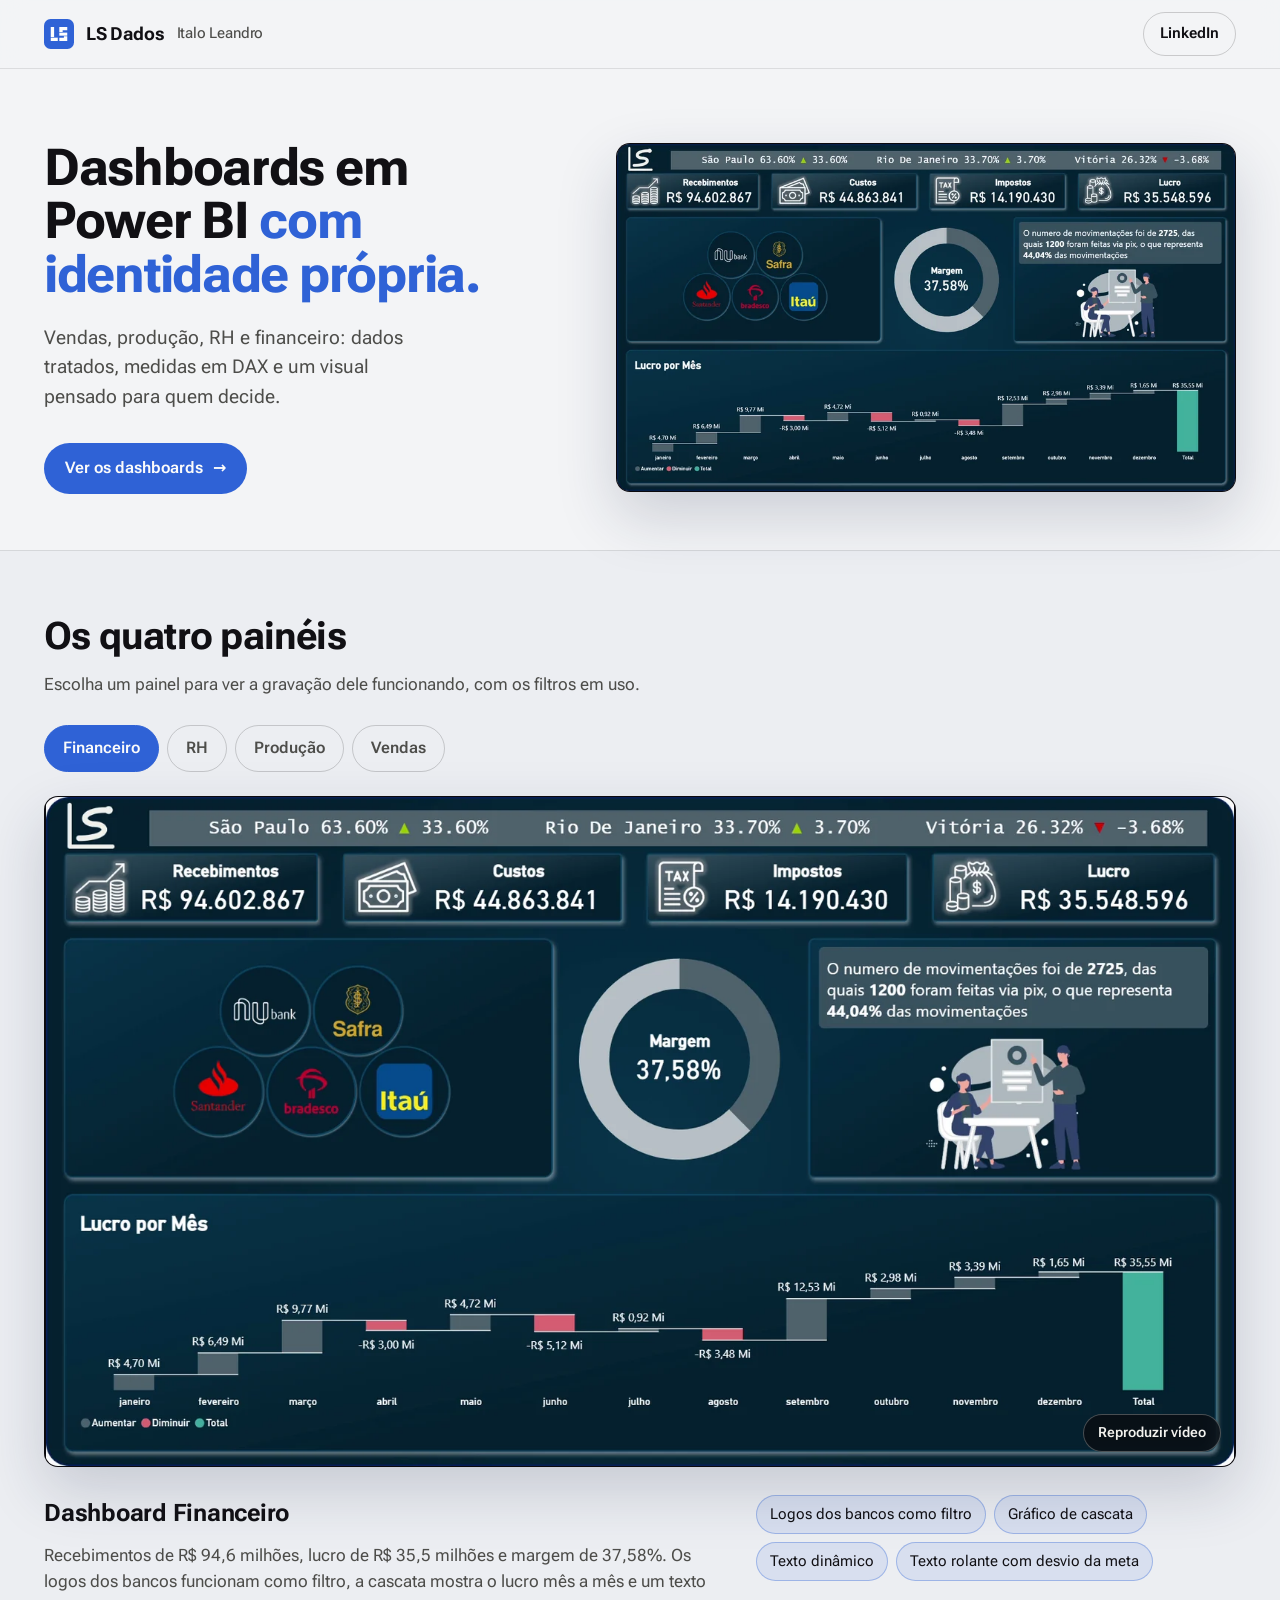
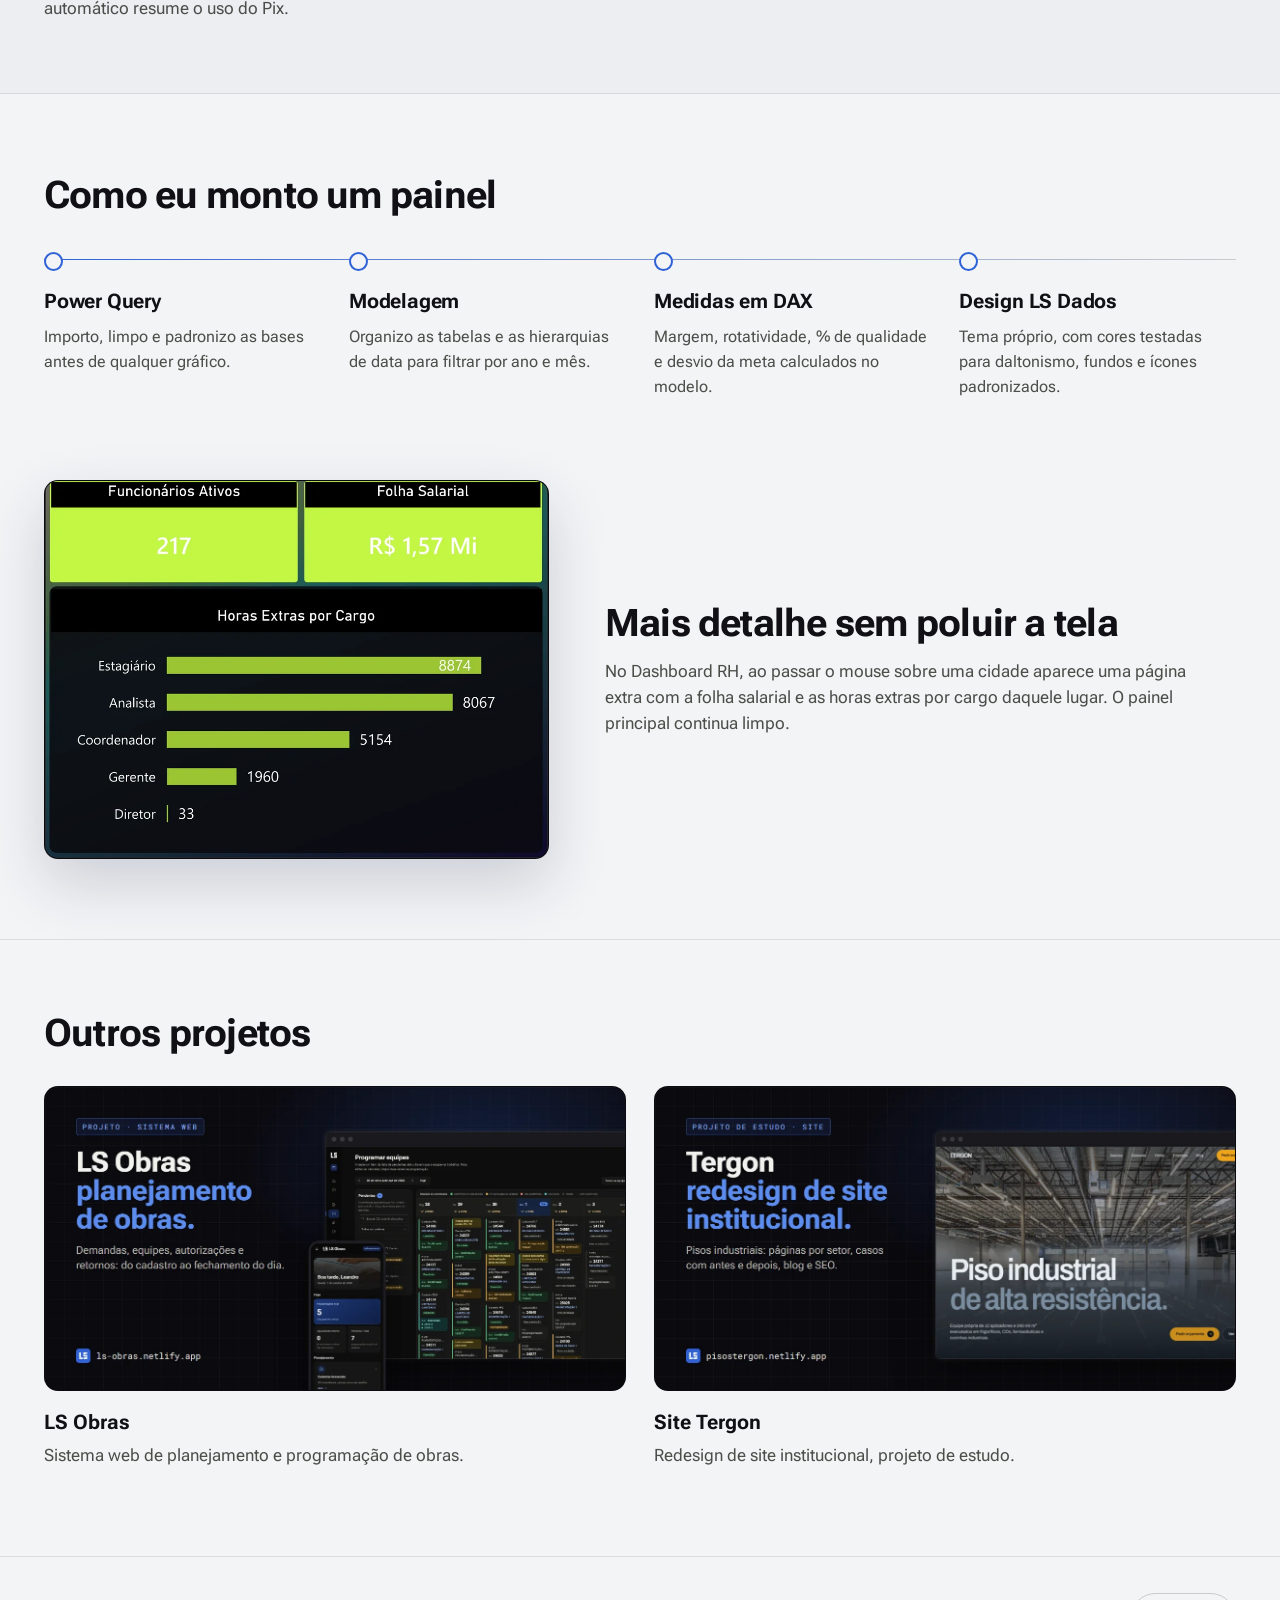
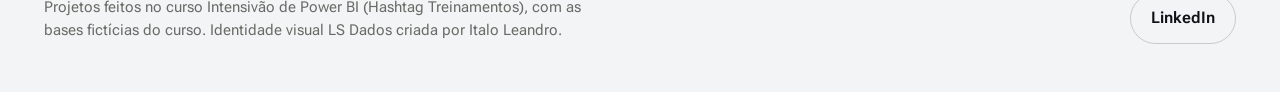
==== index.html @ 89976be5 "Vitrine de Dashboards LS Dados Co-Authored-By: Claude Opus 5.5 <noreply@anthropic.com>" ====
<!doctype html>
<html lang="pt-BR">
<head>
<meta charset="utf-8">
<meta name="viewport" content="width=device-width,initial-scale=1">
<title>LS Dados · Dashboards em Power BI por Italo Leandro</title>
<meta name="description" content="Quatro dashboards em Power BI (vendas, produção, RH e financeiro) com identidade visual própria, feitos por Italo Leandro.">
<meta name="theme-color" content="#0B0A0F">
<link rel="canonical" href="https://italoleandrojs.github.io/ls-dados/">
<meta property="og:type" content="website">
<meta property="og:locale" content="pt_BR">
<meta property="og:site_name" content="LS Dados">
<meta property="og:title" content="Vitrine de Dashboards · Italo Leandro">
<meta property="og:description" content="Vendas, produção, RH e financeiro em Power BI, com identidade visual própria LS Dados.">
<meta property="og:url" content="https://italoleandrojs.github.io/ls-dados/">
<meta property="og:image" content="https://italoleandrojs.github.io/ls-dados/og.png">
<meta property="og:image:width" content="1200">
<meta property="og:image:height" content="627">
<meta name="twitter:card" content="summary_large_image">
<link rel="icon" href="favicon.svg" type="image/svg+xml">
<link rel="preload" href="fonts/roboto-flex-latin-wght-normal.woff2" as="font" type="font/woff2" crossorigin>
<style>
  @font-face { font-family: "Roboto Flex"; src: url("fonts/roboto-flex-latin-wght-normal.woff2") format("woff2"); font-weight: 100 1000; font-display: swap; }
  @font-face { font-family: "Roboto Flex"; src: url("fonts/roboto-flex-latin-ext-wght-normal.woff2") format("woff2"); font-weight: 100 1000; font-display: swap; unicode-range: U+0100-024F, U+1E00-1EFF; }
  @font-face { font-family: "Roboto Mono"; src: url("fonts/roboto-mono-latin-wght-normal.woff2") format("woff2"); font-weight: 100 700; font-display: swap; }

  /* Tokens: marca LS (azul cobalto). Escuro por padrão, claro pelo sistema. */
  :root {
    --bg: #0B0A0F; --bg-2: #111016; --surface: #17161C; --line: rgba(241,241,237,.10); --line-2: rgba(241,241,237,.18);
    --text: #F1F1ED; --muted: #B5B5AE; --faint: #8E8E87;
    --accent: #5B8CF0; --accent-ink: #0B0A0F; --accent-soft: rgba(91,140,240,.14);
    --stage: #0B0A0F; --shadow: 0 30px 80px rgba(0,0,0,.45);
    --radius: 14px; --wrap: 1240px;
    color-scheme: dark;
  }
  @media (prefers-color-scheme: light) {
    :root {
      --bg: #F3F4F6; --bg-2: #ECEEF2; --surface: #FBFBFA; --line: rgba(14,13,13,.10); --line-2: rgba(14,13,13,.18);
      --text: #111014; --muted: #4D4D4A; --faint: #6A6A66;
      --accent: #2F62D6; --accent-ink: #FBFBFA; --accent-soft: rgba(47,98,214,.10);
      --stage: #0B0A0F; --shadow: 0 24px 60px rgba(30,40,70,.18);
      color-scheme: light;
    }
  }

  * { box-sizing: border-box; }
  html { -webkit-text-size-adjust: 100%; scroll-behavior: smooth; }
  @media (prefers-reduced-motion: reduce) { html { scroll-behavior: auto; } }
  body { margin: 0; background: var(--bg); color: var(--text); font-family: "Roboto Flex", "Segoe UI", system-ui, sans-serif; font-size: 17px; line-height: 1.55; }
  img, video { display: block; max-width: 100%; }
  img { width: 100%; height: auto; }
  a { color: inherit; }
  .wrap { width: 100%; max-width: var(--wrap); margin: 0 auto; padding: 0 24px; }
  @media (max-width: 640px) { .wrap { padding: 0 16px; } body { font-size: 16px; } }
  .skip { position: absolute; left: -9999px; }
  .skip:focus { left: 16px; top: 12px; z-index: 30; background: var(--surface); padding: 8px 12px; border-radius: 8px; }
  :focus-visible { outline: 2px solid var(--accent); outline-offset: 3px; border-radius: 6px; }

  /* Botões: sempre pílula */
  .btn { display: inline-flex; align-items: center; gap: 10px; white-space: nowrap; text-decoration: none; font-weight: 620; font-size: 16px;
    padding: 12px 20px; border-radius: 999px; border: 1px solid transparent; transition: transform .2s cubic-bezier(.16,1,.3,1), background-color .2s, border-color .2s; }
  .btn:active { transform: translateY(1px) scale(.98); }
  .btn-primary { background: var(--accent); color: var(--accent-ink); }
  .btn-primary:hover { filter: brightness(1.08); }
  .btn-ghost { border-color: var(--line-2); color: var(--text); }
  .btn-ghost:hover { border-color: var(--accent); }

  /* Navegação */
  header.nav { position: sticky; top: 0; z-index: 20; background: color-mix(in srgb, var(--bg) 86%, transparent); backdrop-filter: blur(12px); -webkit-backdrop-filter: blur(12px); border-bottom: 1px solid var(--line); }
  header.nav .wrap { height: 68px; display: flex; align-items: center; justify-content: space-between; gap: 16px; }
  .brand { display: inline-flex; align-items: center; gap: 12px; text-decoration: none; font-weight: 700; font-size: 18px; letter-spacing: -.01em; }
  .brand svg { width: 30px; height: 30px; flex: none; }
  .brand small { font-weight: 450; color: var(--muted); font-size: 15px; }
  .nav .btn { padding: 9px 16px; font-size: 15px; }
  @media (max-width: 520px) { .brand small { display: none; } }

  /* Hero */
  .hero { padding: 72px 0 56px; }
  .hero .wrap { display: grid; grid-template-columns: 1fr 1.2fr; gap: 56px; align-items: center; }
  .hero h1 { margin: 0; font-size: clamp(34px, 4vw, 52px); line-height: 1.04; letter-spacing: -.025em; font-weight: 760; }
  .hero h1 em { font-style: normal; color: var(--accent); }
  .hero p { margin: 22px 0 0; color: var(--muted); font-size: 19px; max-width: 34ch; }
  .hero .ctas { margin-top: 32px; display: flex; gap: 12px; flex-wrap: wrap; }
  .shot { border-radius: var(--radius); overflow: hidden; border: 1px solid var(--line-2); box-shadow: var(--shadow); background: var(--stage); }
  .hero .shot { transform: perspective(1600px) rotateY(-6deg) rotateX(2deg); transform-origin: left center; }
  @media (max-width: 900px) {
    .hero { padding: 40px 0 32px; }
    .hero .wrap { grid-template-columns: 1fr; gap: 32px; }
    .hero .shot { transform: none; }
  }

  /* Entrada suave (só sem redução de movimento) */
  @media (prefers-reduced-motion: no-preference) {
    .rise { opacity: 0; transform: translateY(18px); animation: rise .8s cubic-bezier(.16,1,.3,1) forwards; animation-delay: calc(var(--i, 0) * 90ms); }
    @keyframes rise { to { opacity: 1; transform: none; } }
  }

  section { scroll-margin-top: 80px; }
  h2 { margin: 0; font-size: clamp(28px, 3vw, 40px); line-height: 1.1; letter-spacing: -.02em; font-weight: 720; }
  .lead { margin: 14px 0 0; color: var(--muted); max-width: 62ch; }

  /* Visualizador dos painéis */
  .viewer { padding: 64px 0 72px; background: var(--bg-2); border-top: 1px solid var(--line); border-bottom: 1px solid var(--line); }
  .tabs { margin-top: 28px; display: flex; gap: 8px; flex-wrap: wrap; }
  .tab { font: inherit; font-size: 16px; font-weight: 600; cursor: pointer; padding: 10px 18px; border-radius: 999px; border: 1px solid var(--line-2); background: transparent; color: var(--muted); transition: background-color .2s, color .2s, border-color .2s; }
  .tab:hover { color: var(--text); border-color: var(--accent); }
  .tab[aria-selected="true"] { background: var(--accent); border-color: var(--accent); color: var(--accent-ink); }
  .stage { margin-top: 24px; position: relative; aspect-ratio: 16 / 9; }
  .stage video { width: 100%; height: 100%; object-fit: contain; background: var(--stage); transition: opacity .35s ease; }
  .stage video.is-swapping { opacity: 0; }
  .pause { position: absolute; right: 14px; bottom: 14px; font: inherit; font-size: 14px; font-weight: 600; cursor: pointer; padding: 7px 14px; border-radius: 999px;
    border: 1px solid rgba(241,241,237,.28); background: rgba(11,10,15,.72); color: #F1F1ED; backdrop-filter: blur(6px); }
  .detail { margin-top: 28px; display: grid; grid-template-columns: 7fr 5fr; gap: 40px; align-items: start; }
  .detail h3 { margin: 0; font-size: 24px; letter-spacing: -.01em; }
  .detail p { margin: 10px 0 0; color: var(--muted); }
  .chips { list-style: none; margin: 0; padding: 0; display: flex; flex-wrap: wrap; gap: 8px; }
  .chips li { font-size: 15px; padding: 7px 13px; border-radius: 999px; background: var(--accent-soft); border: 1px solid color-mix(in srgb, var(--accent) 35%, transparent); }
  @media (max-width: 800px) { .detail { grid-template-columns: 1fr; gap: 20px; } .pause { right: 8px; bottom: 8px; font-size: 12px; padding: 4px 10px; } }

  /* Processo: linha do tempo horizontal */
  .process { padding: 80px 0; }
  .flow { margin: 36px 0 0; padding: 0; list-style: none; display: grid; grid-template-columns: repeat(4, 1fr); gap: 28px; position: relative; }
  .flow::before { content: ""; position: absolute; left: 0; right: 0; top: 7px; height: 1px; background: linear-gradient(90deg, var(--accent), var(--line-2)); }
  .flow li { position: relative; padding-top: 34px; }
  .flow li::before { content: ""; position: absolute; top: 0; left: 0; width: 15px; height: 15px; border-radius: 50%; background: var(--bg); border: 2px solid var(--accent); }
  .flow b { display: block; font-size: 20px; letter-spacing: -.01em; }
  .flow span { display: block; margin-top: 8px; color: var(--muted); font-size: 16px; }
  @media (max-width: 860px) {
    .flow { grid-template-columns: 1fr; gap: 26px; padding-left: 30px; }
    .flow::before { left: 7px; right: auto; top: 0; bottom: 0; width: 1px; height: auto; background: linear-gradient(180deg, var(--accent), var(--line-2)); }
    .flow li { padding-top: 0; }
    .flow li::before { left: -30px; top: 4px; }
  }

  /* Destaque: dica de ferramenta */
  .tip { padding: 0 0 80px; }
  .tip .wrap { display: grid; grid-template-columns: 4fr 5fr; gap: 56px; align-items: center; }
  .tip .shot { max-width: 520px; }
  @media (max-width: 860px) { .tip .wrap { grid-template-columns: 1fr; gap: 28px; } }

  /* Outros projetos */
  .more { padding: 72px 0 88px; border-top: 1px solid var(--line); }
  .more-grid { margin-top: 32px; display: grid; grid-template-columns: 1fr 1fr; gap: 28px; }
  .proj { text-decoration: none; display: block; }
  .proj .shot { box-shadow: none; transition: transform .35s cubic-bezier(.16,1,.3,1), border-color .2s; }
  .proj:hover .shot { transform: translateY(-4px); border-color: var(--accent); }
  .proj b { display: block; margin-top: 16px; font-size: 20px; }
  .proj span { display: block; margin-top: 4px; color: var(--muted); }
  @media (max-width: 760px) { .more-grid { grid-template-columns: 1fr; } }

  footer { border-top: 1px solid var(--line); padding: 36px 0 48px; color: var(--faint); font-size: 15px; }
  footer .wrap { display: flex; justify-content: space-between; gap: 24px; flex-wrap: wrap; align-items: center; }
  footer p { margin: 0; max-width: 70ch; }
</style>
</head>
<body>
<a class="skip" href="#painel">Pular para os dashboards</a>

<header class="nav">
  <div class="wrap">
    <a class="brand" href="#topo" aria-label="LS Dados, início">
      <svg viewBox="0 0 256 256" aria-hidden="true"><rect width="256" height="256" rx="56" fill="#2F62D6"/><g transform="translate(128 128) scale(0.6519) translate(-128 -128)" fill="#FDFDFC"><path d="M20 36 H64 V168 H20 Z"/><path d="M20 176 H112 V220 H20 Z"/><path d="M132 36 H236 V80 H176 V102 H132 Z"/><path d="M132 110 H236 V150 H132 Z"/><path d="M192 158 H236 V220 H132 V176 H192 Z"/></g></svg>
      LS Dados <small>Italo Leandro</small>
    </a>
    <a class="btn btn-ghost" href="https://www.linkedin.com/in/italo-leandro-1a41a7245/" target="_blank" rel="noopener">LinkedIn</a>
  </div>
</header>

<main id="topo">
  <section class="hero">
    <div class="wrap">
      <div>
        <h1 class="rise" style="--i:0">Dashboards em Power&nbsp;BI <em>com identidade própria.</em></h1>
        <p class="rise" style="--i:1">Vendas, produção, RH e financeiro: dados tratados, medidas em DAX e um visual pensado para quem decide.</p>
        <div class="ctas rise" style="--i:2">
          <a class="btn btn-primary" href="#painel">Ver os dashboards <span aria-hidden="true">→</span></a>
        </div>
      </div>
      <div class="shot rise" style="--i:2">
        <img src="img/financeiro-1600.webp" srcset="img/financeiro-960.webp 960w, img/financeiro-1600.webp 1600w" sizes="(max-width: 900px) 100vw, 700px"
             width="1600" height="900" alt="Dashboard Financeiro: recebimentos, custos, impostos e lucro, margem de 37,58% e lucro por mês em cascata." fetchpriority="high">
      </div>
    </div>
  </section>

  <section class="viewer" id="painel" aria-labelledby="t-painel">
    <div class="wrap">
      <h2 id="t-painel">Os quatro painéis</h2>
      <p class="lead">Escolha um painel para ver a gravação dele funcionando, com os filtros em uso.</p>

      <div class="tabs" role="tablist" aria-label="Dashboards">
        <button class="tab" role="tab" id="tab-financeiro" aria-controls="painel-conteudo" aria-selected="true" tabindex="0" data-k="financeiro">Financeiro</button>
        <button class="tab" role="tab" id="tab-rh" aria-controls="painel-conteudo" aria-selected="false" tabindex="-1" data-k="rh">RH</button>
        <button class="tab" role="tab" id="tab-producao" aria-controls="painel-conteudo" aria-selected="false" tabindex="-1" data-k="producao">Produção</button>
        <button class="tab" role="tab" id="tab-vendas" aria-controls="painel-conteudo" aria-selected="false" tabindex="-1" data-k="vendas">Vendas</button>
      </div>

      <div id="painel-conteudo" role="tabpanel" aria-labelledby="tab-financeiro">
        <div class="stage shot">
          <video id="video" muted loop playsinline preload="metadata" poster="img/financeiro-1600.webp" aria-label="Gravação do Dashboard Financeiro">
            <source src="video/financeiro.mp4" type="video/mp4">
          </video>
          <button class="pause" id="pause" type="button">Pausar vídeo</button>
        </div>
        <div class="detail">
          <div>
            <h3 id="d-titulo">Dashboard Financeiro</h3>
            <p id="d-texto">Recebimentos de R$ 94,6 milhões, lucro de R$ 35,5 milhões e margem de 37,58%. Os logos dos bancos funcionam como filtro, a cascata mostra o lucro mês a mês e um texto automático resume o uso do Pix.</p>
          </div>
          <ul class="chips" id="d-chips" aria-label="Recursos usados">
            <li>Logos dos bancos como filtro</li><li>Gráfico de cascata</li><li>Texto dinâmico</li><li>Texto rolante com desvio da meta</li>
          </ul>
        </div>
      </div>
    </div>
  </section>

  <section class="process" aria-labelledby="t-processo">
    <div class="wrap">
      <h2 id="t-processo">Como eu monto um painel</h2>
      <ol class="flow">
        <li><b>Power Query</b><span>Importo, limpo e padronizo as bases antes de qualquer gráfico.</span></li>
        <li><b>Modelagem</b><span>Organizo as tabelas e as hierarquias de data para filtrar por ano e mês.</span></li>
        <li><b>Medidas em DAX</b><span>Margem, rotatividade, % de qualidade e desvio da meta calculados no modelo.</span></li>
        <li><b>Design LS Dados</b><span>Tema próprio, com cores testadas para daltonismo, fundos e ícones padronizados.</span></li>
      </ol>
    </div>
  </section>

  <section class="tip" aria-labelledby="t-dica">
    <div class="wrap">
      <div class="shot">
        <img src="img/rh-tooltip-960.webp" srcset="img/rh-tooltip-960.webp 960w, img/rh-tooltip-1600.webp 1600w" sizes="(max-width: 860px) 100vw, 520px"
             width="960" height="720" loading="lazy" alt="Dica de ferramenta do Dashboard RH: funcionários ativos, folha salarial e horas extras por cargo.">
      </div>
      <div>
        <h2 id="t-dica">Mais detalhe sem poluir a tela</h2>
        <p class="lead">No Dashboard RH, ao passar o mouse sobre uma cidade aparece uma página extra com a folha salarial e as horas extras por cargo daquele lugar. O painel principal continua limpo.</p>
      </div>
    </div>
  </section>

  <section class="more" aria-labelledby="t-mais">
    <div class="wrap">
      <h2 id="t-mais">Outros projetos</h2>
      <div class="more-grid">
        <a class="proj" href="https://ls-obras.netlify.app/" target="_blank" rel="noopener">
          <div class="shot"><img src="img/projeto-obras.webp" width="1200" height="627" loading="lazy" alt="LS Obras: tela de programação de equipes e versão no celular."></div>
          <b>LS Obras</b><span>Sistema web de planejamento e programação de obras.</span>
        </a>
        <a class="proj" href="https://pisostergon.netlify.app/" target="_blank" rel="noopener">
          <div class="shot"><img src="img/projeto-tergon.webp" width="1200" height="627" loading="lazy" alt="Site Tergon: página inicial de uma empresa de pisos industriais."></div>
          <b>Site Tergon</b><span>Redesign de site institucional, projeto de estudo.</span>
        </a>
      </div>
    </div>
  </section>
</main>

<footer>
  <div class="wrap">
    <p>Projetos feitos no curso Intensivão de Power BI (Hashtag Treinamentos), com as bases fictícias do curso. Identidade visual LS Dados criada por Italo Leandro.</p>
    <a class="btn btn-ghost" href="https://www.linkedin.com/in/italo-leandro-1a41a7245/" target="_blank" rel="noopener">LinkedIn</a>
  </div>
</footer>

<script>
(() => {
  const DADOS = {
    financeiro: { titulo: "Dashboard Financeiro",
      texto: "Recebimentos de R$ 94,6 milhões, lucro de R$ 35,5 milhões e margem de 37,58%. Os logos dos bancos funcionam como filtro, a cascata mostra o lucro mês a mês e um texto automático resume o uso do Pix.",
      chips: ["Logos dos bancos como filtro", "Gráfico de cascata", "Texto dinâmico", "Texto rolante com desvio da meta"] },
    rh: { titulo: "Dashboard RH",
      texto: "217 funcionários ativos, 234 contratações, 17 desligamentos e rotatividade de 7,26%. A árvore de decomposição abre o quadro por área e por cargo, e a distribuição por cidade e gênero fica ao lado.",
      chips: ["Árvore de decomposição", "Dica de ferramenta personalizada", "Visual personalizado de tendência", "Funil por cidade"] },
    producao: { titulo: "Dashboard de Produção",
      texto: "3,08 milhões de peças aprovadas, 21 mil rejeitadas, disponibilidade de 77,69% e qualidade de 99,32%, com filtro por operador e por mês.",
      chips: ["Medidores de disponibilidade e qualidade", "Filtros por operador e mês", "Fundo e ícones LS Dados", "Área por mês"] },
    vendas: { titulo: "Dashboard de Vendas",
      texto: "Faturamento de 64,17 milhões entre 2017 e 2019, aberto por mês, por marca e por continente, com o produto mais vendido em destaque. Foi o primeiro painel do curso.",
      chips: ["Hierarquia de datas", "Mapa por continente", "Ranking por marca", "Cartões de destaque"] }
  };
  const reduz = matchMedia("(prefers-reduced-motion: reduce)");
  const video = document.getElementById("video");
  const pauseBtn = document.getElementById("pause");
  const tabs = [...document.querySelectorAll(".tab")];
  const panel = document.getElementById("painel-conteudo");
  let pausadoPeloUsuario = reduz.matches;
  let visivel = false;

  function atualizarBotao() { pauseBtn.textContent = video.paused ? "Reproduzir vídeo" : "Pausar vídeo"; }
  function tocarSePuder() {
    if (!pausadoPeloUsuario && visivel) video.play().then(atualizarBotao).catch(atualizarBotao);
    else { video.pause(); atualizarBotao(); }
  }

  function mostrar(k, foco) {
    const d = DADOS[k];
    tabs.forEach(t => { const on = t.dataset.k === k; t.setAttribute("aria-selected", on); t.tabIndex = on ? 0 : -1; if (on && foco) t.focus(); });
    panel.setAttribute("aria-labelledby", "tab-" + k);
    document.getElementById("d-titulo").textContent = d.titulo;
    document.getElementById("d-texto").textContent = d.texto;
    const ul = document.getElementById("d-chips"); ul.replaceChildren(...d.chips.map(c => { const li = document.createElement("li"); li.textContent = c; return li; }));
    video.classList.add("is-swapping");
    setTimeout(() => {
      video.poster = "img/" + k + "-1600.webp";
      video.setAttribute("aria-label", "Gravação do " + d.titulo);
      video.querySelector("source").src = "video/" + k + ".mp4";
      video.load();
      video.classList.remove("is-swapping");
      tocarSePuder();
    }, reduz.matches ? 0 : 180);
  }

  tabs.forEach((t, i) => {
    t.addEventListener("click", () => mostrar(t.dataset.k));
    t.addEventListener("keydown", e => {
      const dir = e.key === "ArrowRight" ? 1 : e.key === "ArrowLeft" ? -1 : 0;
      if (!dir) return; e.preventDefault();
      mostrar(tabs[(i + dir + tabs.length) % tabs.length].dataset.k, true);
    });
  });
  pauseBtn.addEventListener("click", () => { pausadoPeloUsuario = !video.paused; tocarSePuder(); });
  video.addEventListener("play", atualizarBotao); video.addEventListener("pause", atualizarBotao);
  new IntersectionObserver(([e]) => { visivel = e.isIntersecting; tocarSePuder(); }, { threshold: 0.35 }).observe(video);
  atualizarBotao();
})();
</script>
</body>
</html>
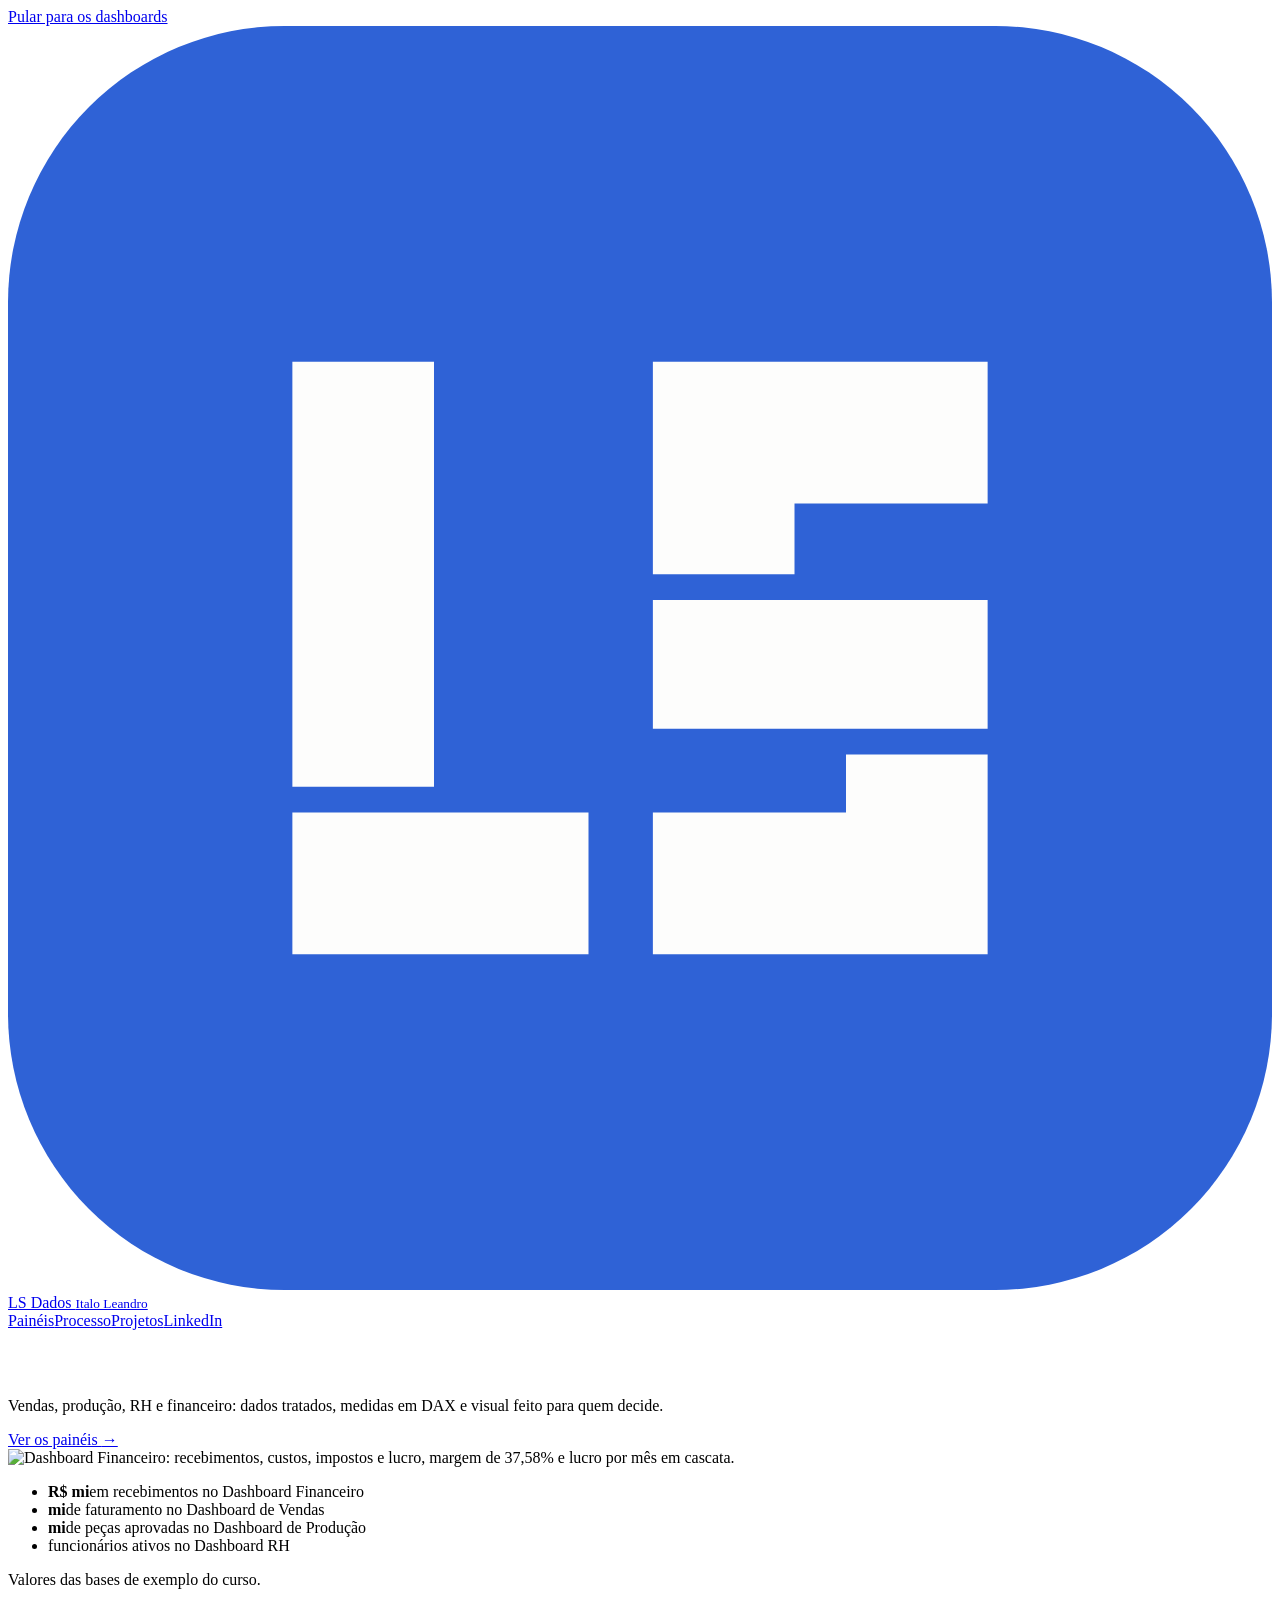
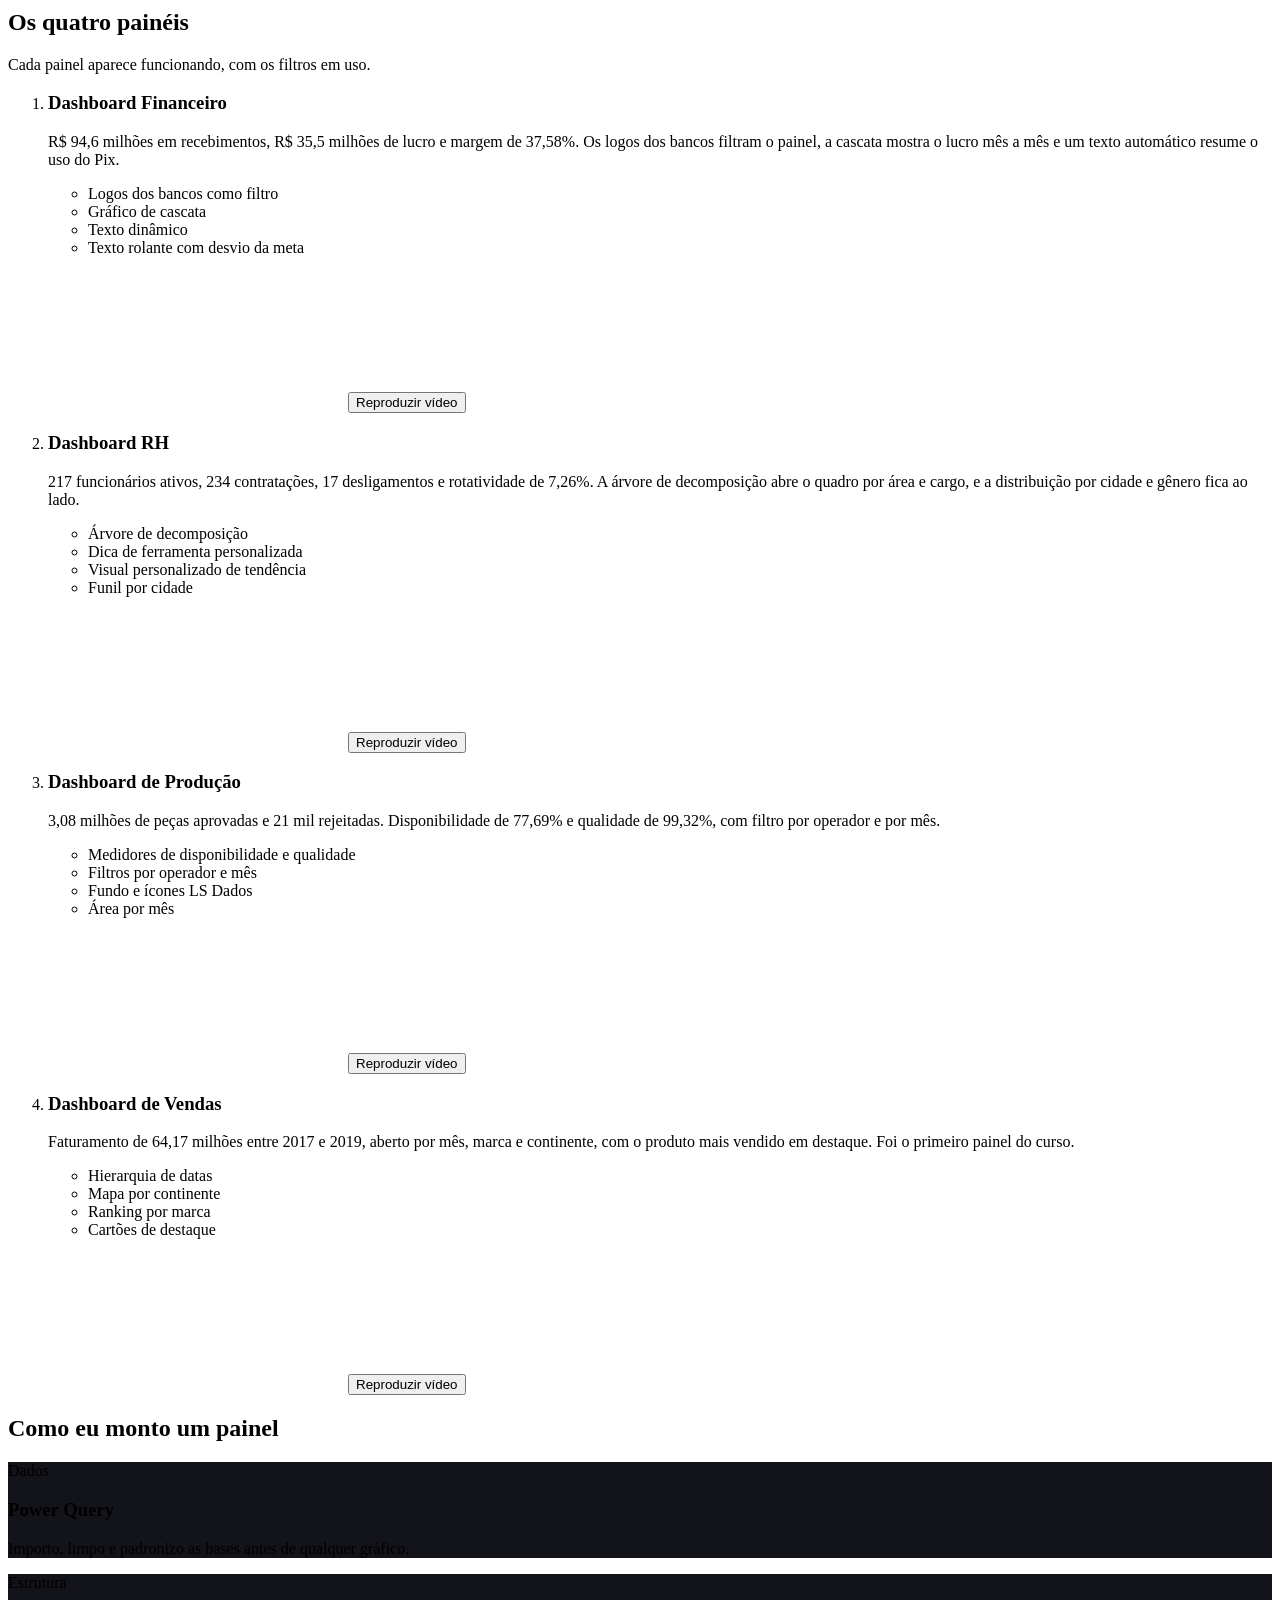
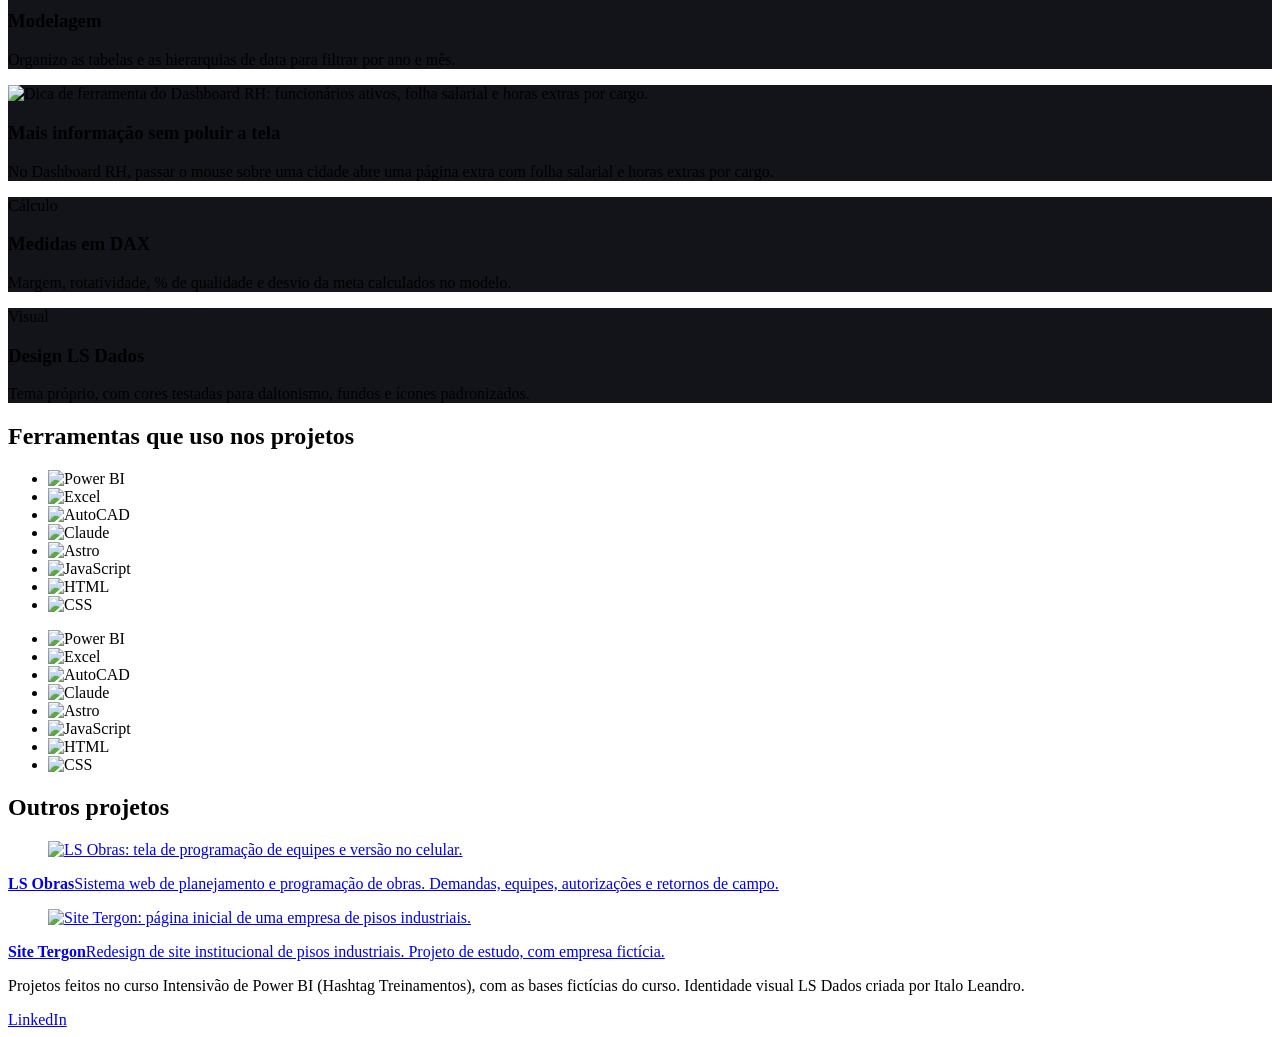
==== commit 38e981c8: "Vitrine v2 no endereco oficial: Astro + React Bits, pilha de dashboards, nova imagem de compartilham" ====
--- a/index.html
+++ b/index.html
@@ -1,330 +1 @@
-<!doctype html>
-<html lang="pt-BR">
-<head>
-<meta charset="utf-8">
-<meta name="viewport" content="width=device-width,initial-scale=1">
-<title>LS Dados · Dashboards em Power BI por Italo Leandro</title>
-<meta name="description" content="Quatro dashboards em Power BI (vendas, produção, RH e financeiro) com identidade visual própria, feitos por Italo Leandro.">
-<meta name="theme-color" content="#0B0A0F">
-<link rel="canonical" href="https://italoleandrojs.github.io/ls-dados/">
-<meta property="og:type" content="website">
-<meta property="og:locale" content="pt_BR">
-<meta property="og:site_name" content="LS Dados">
-<meta property="og:title" content="Vitrine de Dashboards · Italo Leandro">
-<meta property="og:description" content="Vendas, produção, RH e financeiro em Power BI, com identidade visual própria LS Dados.">
-<meta property="og:url" content="https://italoleandrojs.github.io/ls-dados/">
-<meta property="og:image" content="https://italoleandrojs.github.io/ls-dados/og.png">
-<meta property="og:image:width" content="1200">
-<meta property="og:image:height" content="627">
-<meta name="twitter:card" content="summary_large_image">
-<link rel="icon" href="favicon.svg" type="image/svg+xml">
-<link rel="preload" href="fonts/roboto-flex-latin-wght-normal.woff2" as="font" type="font/woff2" crossorigin>
-<style>
-  @font-face { font-family: "Roboto Flex"; src: url("fonts/roboto-flex-latin-wght-normal.woff2") format("woff2"); font-weight: 100 1000; font-display: swap; }
-  @font-face { font-family: "Roboto Flex"; src: url("fonts/roboto-flex-latin-ext-wght-normal.woff2") format("woff2"); font-weight: 100 1000; font-display: swap; unicode-range: U+0100-024F, U+1E00-1EFF; }
-  @font-face { font-family: "Roboto Mono"; src: url("fonts/roboto-mono-latin-wght-normal.woff2") format("woff2"); font-weight: 100 700; font-display: swap; }
-
-  /* Tokens: marca LS (azul cobalto). Escuro por padrão, claro pelo sistema. */
-  :root {
-    --bg: #0B0A0F; --bg-2: #111016; --surface: #17161C; --line: rgba(241,241,237,.10); --line-2: rgba(241,241,237,.18);
-    --text: #F1F1ED; --muted: #B5B5AE; --faint: #8E8E87;
-    --accent: #5B8CF0; --accent-ink: #0B0A0F; --accent-soft: rgba(91,140,240,.14);
-    --stage: #0B0A0F; --shadow: 0 30px 80px rgba(0,0,0,.45);
-    --radius: 14px; --wrap: 1240px;
-    color-scheme: dark;
-  }
-  @media (prefers-color-scheme: light) {
-    :root {
-      --bg: #F3F4F6; --bg-2: #ECEEF2; --surface: #FBFBFA; --line: rgba(14,13,13,.10); --line-2: rgba(14,13,13,.18);
-      --text: #111014; --muted: #4D4D4A; --faint: #6A6A66;
-      --accent: #2F62D6; --accent-ink: #FBFBFA; --accent-soft: rgba(47,98,214,.10);
-      --stage: #0B0A0F; --shadow: 0 24px 60px rgba(30,40,70,.18);
-      color-scheme: light;
-    }
-  }
-
-  * { box-sizing: border-box; }
-  html { -webkit-text-size-adjust: 100%; scroll-behavior: smooth; }
-  @media (prefers-reduced-motion: reduce) { html { scroll-behavior: auto; } }
-  body { margin: 0; background: var(--bg); color: var(--text); font-family: "Roboto Flex", "Segoe UI", system-ui, sans-serif; font-size: 17px; line-height: 1.55; }
-  img, video { display: block; max-width: 100%; }
-  img { width: 100%; height: auto; }
-  a { color: inherit; }
-  .wrap { width: 100%; max-width: var(--wrap); margin: 0 auto; padding: 0 24px; }
-  @media (max-width: 640px) { .wrap { padding: 0 16px; } body { font-size: 16px; } }
-  .skip { position: absolute; left: -9999px; }
-  .skip:focus { left: 16px; top: 12px; z-index: 30; background: var(--surface); padding: 8px 12px; border-radius: 8px; }
-  :focus-visible { outline: 2px solid var(--accent); outline-offset: 3px; border-radius: 6px; }
-
-  /* Botões: sempre pílula */
-  .btn { display: inline-flex; align-items: center; gap: 10px; white-space: nowrap; text-decoration: none; font-weight: 620; font-size: 16px;
-    padding: 12px 20px; border-radius: 999px; border: 1px solid transparent; transition: transform .2s cubic-bezier(.16,1,.3,1), background-color .2s, border-color .2s; }
-  .btn:active { transform: translateY(1px) scale(.98); }
-  .btn-primary { background: var(--accent); color: var(--accent-ink); }
-  .btn-primary:hover { filter: brightness(1.08); }
-  .btn-ghost { border-color: var(--line-2); color: var(--text); }
-  .btn-ghost:hover { border-color: var(--accent); }
-
-  /* Navegação */
-  header.nav { position: sticky; top: 0; z-index: 20; background: color-mix(in srgb, var(--bg) 86%, transparent); backdrop-filter: blur(12px); -webkit-backdrop-filter: blur(12px); border-bottom: 1px solid var(--line); }
-  header.nav .wrap { height: 68px; display: flex; align-items: center; justify-content: space-between; gap: 16px; }
-  .brand { display: inline-flex; align-items: center; gap: 12px; text-decoration: none; font-weight: 700; font-size: 18px; letter-spacing: -.01em; }
-  .brand svg { width: 30px; height: 30px; flex: none; }
-  .brand small { font-weight: 450; color: var(--muted); font-size: 15px; }
-  .nav .btn { padding: 9px 16px; font-size: 15px; }
-  @media (max-width: 520px) { .brand small { display: none; } }
-
-  /* Hero */
-  .hero { padding: 72px 0 56px; }
-  .hero .wrap { display: grid; grid-template-columns: 1fr 1.2fr; gap: 56px; align-items: center; }
-  .hero h1 { margin: 0; font-size: clamp(34px, 4vw, 52px); line-height: 1.04; letter-spacing: -.025em; font-weight: 760; }
-  .hero h1 em { font-style: normal; color: var(--accent); }
-  .hero p { margin: 22px 0 0; color: var(--muted); font-size: 19px; max-width: 34ch; }
-  .hero .ctas { margin-top: 32px; display: flex; gap: 12px; flex-wrap: wrap; }
-  .shot { border-radius: var(--radius); overflow: hidden; border: 1px solid var(--line-2); box-shadow: var(--shadow); background: var(--stage); }
-  .hero .shot { transform: perspective(1600px) rotateY(-6deg) rotateX(2deg); transform-origin: left center; }
-  @media (max-width: 900px) {
-    .hero { padding: 40px 0 32px; }
-    .hero .wrap { grid-template-columns: 1fr; gap: 32px; }
-    .hero .shot { transform: none; }
-  }
-
-  /* Entrada suave (só sem redução de movimento) */
-  @media (prefers-reduced-motion: no-preference) {
-    .rise { opacity: 0; transform: translateY(18px); animation: rise .8s cubic-bezier(.16,1,.3,1) forwards; animation-delay: calc(var(--i, 0) * 90ms); }
-    @keyframes rise { to { opacity: 1; transform: none; } }
-  }
-
-  section { scroll-margin-top: 80px; }
-  h2 { margin: 0; font-size: clamp(28px, 3vw, 40px); line-height: 1.1; letter-spacing: -.02em; font-weight: 720; }
-  .lead { margin: 14px 0 0; color: var(--muted); max-width: 62ch; }
-
-  /* Visualizador dos painéis */
-  .viewer { padding: 64px 0 72px; background: var(--bg-2); border-top: 1px solid var(--line); border-bottom: 1px solid var(--line); }
-  .tabs { margin-top: 28px; display: flex; gap: 8px; flex-wrap: wrap; }
-  .tab { font: inherit; font-size: 16px; font-weight: 600; cursor: pointer; padding: 10px 18px; border-radius: 999px; border: 1px solid var(--line-2); background: transparent; color: var(--muted); transition: background-color .2s, color .2s, border-color .2s; }
-  .tab:hover { color: var(--text); border-color: var(--accent); }
-  .tab[aria-selected="true"] { background: var(--accent); border-color: var(--accent); color: var(--accent-ink); }
-  .stage { margin-top: 24px; position: relative; aspect-ratio: 16 / 9; }
-  .stage video { width: 100%; height: 100%; object-fit: contain; background: var(--stage); transition: opacity .35s ease; }
-  .stage video.is-swapping { opacity: 0; }
-  .pause { position: absolute; right: 14px; bottom: 14px; font: inherit; font-size: 14px; font-weight: 600; cursor: pointer; padding: 7px 14px; border-radius: 999px;
-    border: 1px solid rgba(241,241,237,.28); background: rgba(11,10,15,.72); color: #F1F1ED; backdrop-filter: blur(6px); }
-  .detail { margin-top: 28px; display: grid; grid-template-columns: 7fr 5fr; gap: 40px; align-items: start; }
-  .detail h3 { margin: 0; font-size: 24px; letter-spacing: -.01em; }
-  .detail p { margin: 10px 0 0; color: var(--muted); }
-  .chips { list-style: none; margin: 0; padding: 0; display: flex; flex-wrap: wrap; gap: 8px; }
-  .chips li { font-size: 15px; padding: 7px 13px; border-radius: 999px; background: var(--accent-soft); border: 1px solid color-mix(in srgb, var(--accent) 35%, transparent); }
-  @media (max-width: 800px) { .detail { grid-template-columns: 1fr; gap: 20px; } .pause { right: 8px; bottom: 8px; font-size: 12px; padding: 4px 10px; } }
-
-  /* Processo: linha do tempo horizontal */
-  .process { padding: 80px 0; }
-  .flow { margin: 36px 0 0; padding: 0; list-style: none; display: grid; grid-template-columns: repeat(4, 1fr); gap: 28px; position: relative; }
-  .flow::before { content: ""; position: absolute; left: 0; right: 0; top: 7px; height: 1px; background: linear-gradient(90deg, var(--accent), var(--line-2)); }
-  .flow li { position: relative; padding-top: 34px; }
-  .flow li::before { content: ""; position: absolute; top: 0; left: 0; width: 15px; height: 15px; border-radius: 50%; background: var(--bg); border: 2px solid var(--accent); }
-  .flow b { display: block; font-size: 20px; letter-spacing: -.01em; }
-  .flow span { display: block; margin-top: 8px; color: var(--muted); font-size: 16px; }
-  @media (max-width: 860px) {
-    .flow { grid-template-columns: 1fr; gap: 26px; padding-left: 30px; }
-    .flow::before { left: 7px; right: auto; top: 0; bottom: 0; width: 1px; height: auto; background: linear-gradient(180deg, var(--accent), var(--line-2)); }
-    .flow li { padding-top: 0; }
-    .flow li::before { left: -30px; top: 4px; }
-  }
-
-  /* Destaque: dica de ferramenta */
-  .tip { padding: 0 0 80px; }
-  .tip .wrap { display: grid; grid-template-columns: 4fr 5fr; gap: 56px; align-items: center; }
-  .tip .shot { max-width: 520px; }
-  @media (max-width: 860px) { .tip .wrap { grid-template-columns: 1fr; gap: 28px; } }
-
-  /* Outros projetos */
-  .more { padding: 72px 0 88px; border-top: 1px solid var(--line); }
-  .more-grid { margin-top: 32px; display: grid; grid-template-columns: 1fr 1fr; gap: 28px; }
-  .proj { text-decoration: none; display: block; }
-  .proj .shot { box-shadow: none; transition: transform .35s cubic-bezier(.16,1,.3,1), border-color .2s; }
-  .proj:hover .shot { transform: translateY(-4px); border-color: var(--accent); }
-  .proj b { display: block; margin-top: 16px; font-size: 20px; }
-  .proj span { display: block; margin-top: 4px; color: var(--muted); }
-  @media (max-width: 760px) { .more-grid { grid-template-columns: 1fr; } }
-
-  footer { border-top: 1px solid var(--line); padding: 36px 0 48px; color: var(--faint); font-size: 15px; }
-  footer .wrap { display: flex; justify-content: space-between; gap: 24px; flex-wrap: wrap; align-items: center; }
-  footer p { margin: 0; max-width: 70ch; }
-</style>
-</head>
-<body>
-<a class="skip" href="#painel">Pular para os dashboards</a>
-
-<header class="nav">
-  <div class="wrap">
-    <a class="brand" href="#topo" aria-label="LS Dados, início">
-      <svg viewBox="0 0 256 256" aria-hidden="true"><rect width="256" height="256" rx="56" fill="#2F62D6"/><g transform="translate(128 128) scale(0.6519) translate(-128 -128)" fill="#FDFDFC"><path d="M20 36 H64 V168 H20 Z"/><path d="M20 176 H112 V220 H20 Z"/><path d="M132 36 H236 V80 H176 V102 H132 Z"/><path d="M132 110 H236 V150 H132 Z"/><path d="M192 158 H236 V220 H132 V176 H192 Z"/></g></svg>
-      LS Dados <small>Italo Leandro</small>
-    </a>
-    <a class="btn btn-ghost" href="https://www.linkedin.com/in/italo-leandro-1a41a7245/" target="_blank" rel="noopener">LinkedIn</a>
-  </div>
-</header>
-
-<main id="topo">
-  <section class="hero">
-    <div class="wrap">
-      <div>
-        <h1 class="rise" style="--i:0">Dashboards em Power&nbsp;BI <em>com identidade própria.</em></h1>
-        <p class="rise" style="--i:1">Vendas, produção, RH e financeiro: dados tratados, medidas em DAX e um visual pensado para quem decide.</p>
-        <div class="ctas rise" style="--i:2">
-          <a class="btn btn-primary" href="#painel">Ver os dashboards <span aria-hidden="true">→</span></a>
-        </div>
-      </div>
-      <div class="shot rise" style="--i:2">
-        <img src="img/financeiro-1600.webp" srcset="img/financeiro-960.webp 960w, img/financeiro-1600.webp 1600w" sizes="(max-width: 900px) 100vw, 700px"
-             width="1600" height="900" alt="Dashboard Financeiro: recebimentos, custos, impostos e lucro, margem de 37,58% e lucro por mês em cascata." fetchpriority="high">
-      </div>
-    </div>
-  </section>
-
-  <section class="viewer" id="painel" aria-labelledby="t-painel">
-    <div class="wrap">
-      <h2 id="t-painel">Os quatro painéis</h2>
-      <p class="lead">Escolha um painel para ver a gravação dele funcionando, com os filtros em uso.</p>
-
-      <div class="tabs" role="tablist" aria-label="Dashboards">
-        <button class="tab" role="tab" id="tab-financeiro" aria-controls="painel-conteudo" aria-selected="true" tabindex="0" data-k="financeiro">Financeiro</button>
-        <button class="tab" role="tab" id="tab-rh" aria-controls="painel-conteudo" aria-selected="false" tabindex="-1" data-k="rh">RH</button>
-        <button class="tab" role="tab" id="tab-producao" aria-controls="painel-conteudo" aria-selected="false" tabindex="-1" data-k="producao">Produção</button>
-        <button class="tab" role="tab" id="tab-vendas" aria-controls="painel-conteudo" aria-selected="false" tabindex="-1" data-k="vendas">Vendas</button>
-      </div>
-
-      <div id="painel-conteudo" role="tabpanel" aria-labelledby="tab-financeiro">
-        <div class="stage shot">
-          <video id="video" muted loop playsinline preload="metadata" poster="img/financeiro-1600.webp" aria-label="Gravação do Dashboard Financeiro">
-            <source src="video/financeiro.mp4" type="video/mp4">
-          </video>
-          <button class="pause" id="pause" type="button">Pausar vídeo</button>
-        </div>
-        <div class="detail">
-          <div>
-            <h3 id="d-titulo">Dashboard Financeiro</h3>
-            <p id="d-texto">Recebimentos de R$ 94,6 milhões, lucro de R$ 35,5 milhões e margem de 37,58%. Os logos dos bancos funcionam como filtro, a cascata mostra o lucro mês a mês e um texto automático resume o uso do Pix.</p>
-          </div>
-          <ul class="chips" id="d-chips" aria-label="Recursos usados">
-            <li>Logos dos bancos como filtro</li><li>Gráfico de cascata</li><li>Texto dinâmico</li><li>Texto rolante com desvio da meta</li>
-          </ul>
-        </div>
-      </div>
-    </div>
-  </section>
-
-  <section class="process" aria-labelledby="t-processo">
-    <div class="wrap">
-      <h2 id="t-processo">Como eu monto um painel</h2>
-      <ol class="flow">
-        <li><b>Power Query</b><span>Importo, limpo e padronizo as bases antes de qualquer gráfico.</span></li>
-        <li><b>Modelagem</b><span>Organizo as tabelas e as hierarquias de data para filtrar por ano e mês.</span></li>
-        <li><b>Medidas em DAX</b><span>Margem, rotatividade, % de qualidade e desvio da meta calculados no modelo.</span></li>
-        <li><b>Design LS Dados</b><span>Tema próprio, com cores testadas para daltonismo, fundos e ícones padronizados.</span></li>
-      </ol>
-    </div>
-  </section>
-
-  <section class="tip" aria-labelledby="t-dica">
-    <div class="wrap">
-      <div class="shot">
-        <img src="img/rh-tooltip-960.webp" srcset="img/rh-tooltip-960.webp 960w, img/rh-tooltip-1600.webp 1600w" sizes="(max-width: 860px) 100vw, 520px"
-             width="960" height="720" loading="lazy" alt="Dica de ferramenta do Dashboard RH: funcionários ativos, folha salarial e horas extras por cargo.">
-      </div>
-      <div>
-        <h2 id="t-dica">Mais detalhe sem poluir a tela</h2>
-        <p class="lead">No Dashboard RH, ao passar o mouse sobre uma cidade aparece uma página extra com a folha salarial e as horas extras por cargo daquele lugar. O painel principal continua limpo.</p>
-      </div>
-    </div>
-  </section>
-
-  <section class="more" aria-labelledby="t-mais">
-    <div class="wrap">
-      <h2 id="t-mais">Outros projetos</h2>
-      <div class="more-grid">
-        <a class="proj" href="https://ls-obras.netlify.app/" target="_blank" rel="noopener">
-          <div class="shot"><img src="img/projeto-obras.webp" width="1200" height="627" loading="lazy" alt="LS Obras: tela de programação de equipes e versão no celular."></div>
-          <b>LS Obras</b><span>Sistema web de planejamento e programação de obras.</span>
-        </a>
-        <a class="proj" href="https://pisostergon.netlify.app/" target="_blank" rel="noopener">
-          <div class="shot"><img src="img/projeto-tergon.webp" width="1200" height="627" loading="lazy" alt="Site Tergon: página inicial de uma empresa de pisos industriais."></div>
-          <b>Site Tergon</b><span>Redesign de site institucional, projeto de estudo.</span>
-        </a>
-      </div>
-    </div>
-  </section>
-</main>
-
-<footer>
-  <div class="wrap">
-    <p>Projetos feitos no curso Intensivão de Power BI (Hashtag Treinamentos), com as bases fictícias do curso. Identidade visual LS Dados criada por Italo Leandro.</p>
-    <a class="btn btn-ghost" href="https://www.linkedin.com/in/italo-leandro-1a41a7245/" target="_blank" rel="noopener">LinkedIn</a>
-  </div>
-</footer>
-
-<script>
-(() => {
-  const DADOS = {
-    financeiro: { titulo: "Dashboard Financeiro",
-      texto: "Recebimentos de R$ 94,6 milhões, lucro de R$ 35,5 milhões e margem de 37,58%. Os logos dos bancos funcionam como filtro, a cascata mostra o lucro mês a mês e um texto automático resume o uso do Pix.",
-      chips: ["Logos dos bancos como filtro", "Gráfico de cascata", "Texto dinâmico", "Texto rolante com desvio da meta"] },
-    rh: { titulo: "Dashboard RH",
-      texto: "217 funcionários ativos, 234 contratações, 17 desligamentos e rotatividade de 7,26%. A árvore de decomposição abre o quadro por área e por cargo, e a distribuição por cidade e gênero fica ao lado.",
-      chips: ["Árvore de decomposição", "Dica de ferramenta personalizada", "Visual personalizado de tendência", "Funil por cidade"] },
-    producao: { titulo: "Dashboard de Produção",
-      texto: "3,08 milhões de peças aprovadas, 21 mil rejeitadas, disponibilidade de 77,69% e qualidade de 99,32%, com filtro por operador e por mês.",
-      chips: ["Medidores de disponibilidade e qualidade", "Filtros por operador e mês", "Fundo e ícones LS Dados", "Área por mês"] },
-    vendas: { titulo: "Dashboard de Vendas",
-      texto: "Faturamento de 64,17 milhões entre 2017 e 2019, aberto por mês, por marca e por continente, com o produto mais vendido em destaque. Foi o primeiro painel do curso.",
-      chips: ["Hierarquia de datas", "Mapa por continente", "Ranking por marca", "Cartões de destaque"] }
-  };
-  const reduz = matchMedia("(prefers-reduced-motion: reduce)");
-  const video = document.getElementById("video");
-  const pauseBtn = document.getElementById("pause");
-  const tabs = [...document.querySelectorAll(".tab")];
-  const panel = document.getElementById("painel-conteudo");
-  let pausadoPeloUsuario = reduz.matches;
-  let visivel = false;
-
-  function atualizarBotao() { pauseBtn.textContent = video.paused ? "Reproduzir vídeo" : "Pausar vídeo"; }
-  function tocarSePuder() {
-    if (!pausadoPeloUsuario && visivel) video.play().then(atualizarBotao).catch(atualizarBotao);
-    else { video.pause(); atualizarBotao(); }
-  }
-
-  function mostrar(k, foco) {
-    const d = DADOS[k];
-    tabs.forEach(t => { const on = t.dataset.k === k; t.setAttribute("aria-selected", on); t.tabIndex = on ? 0 : -1; if (on && foco) t.focus(); });
-    panel.setAttribute("aria-labelledby", "tab-" + k);
-    document.getElementById("d-titulo").textContent = d.titulo;
-    document.getElementById("d-texto").textContent = d.texto;
-    const ul = document.getElementById("d-chips"); ul.replaceChildren(...d.chips.map(c => { const li = document.createElement("li"); li.textContent = c; return li; }));
-    video.classList.add("is-swapping");
-    setTimeout(() => {
-      video.poster = "img/" + k + "-1600.webp";
-      video.setAttribute("aria-label", "Gravação do " + d.titulo);
-      video.querySelector("source").src = "video/" + k + ".mp4";
-      video.load();
-      video.classList.remove("is-swapping");
-      tocarSePuder();
-    }, reduz.matches ? 0 : 180);
-  }
-
-  tabs.forEach((t, i) => {
-    t.addEventListener("click", () => mostrar(t.dataset.k));
-    t.addEventListener("keydown", e => {
-      const dir = e.key === "ArrowRight" ? 1 : e.key === "ArrowLeft" ? -1 : 0;
-      if (!dir) return; e.preventDefault();
-      mostrar(tabs[(i + dir + tabs.length) % tabs.length].dataset.k, true);
-    });
-  });
-  pauseBtn.addEventListener("click", () => { pausadoPeloUsuario = !video.paused; tocarSePuder(); });
-  video.addEventListener("play", atualizarBotao); video.addEventListener("pause", atualizarBotao);
-  new IntersectionObserver(([e]) => { visivel = e.isIntersecting; tocarSePuder(); }, { threshold: 0.35 }).observe(video);
-  atualizarBotao();
-})();
-</script>
-</body>
-</html>
+<!DOCTYPE html><html lang="pt-BR"><head><meta charset="utf-8"><meta name="viewport" content="width=device-width,initial-scale=1"><title>LS Dados · Dashboards em Power BI por Italo Leandro</title><meta name="description" content="Quatro dashboards em Power BI (vendas, produção, RH e financeiro) com identidade visual própria, feitos por Italo Leandro."><meta name="theme-color" content="#0B0A0F"><link rel="canonical" href="https://italoleandrojs.github.io/ls-dados/"><meta property="og:type" content="website"><meta property="og:locale" content="pt_BR"><meta property="og:site_name" content="LS Dados"><meta property="og:title" content="Vitrine de Dashboards · Italo Leandro"><meta property="og:description" content="Vendas, produção, RH e financeiro em Power BI, com identidade visual própria LS Dados."><meta property="og:url" content="https://italoleandrojs.github.io/ls-dados/"><meta property="og:image" content="https://italoleandrojs.github.io/ls-dados/og.png"><meta property="og:image:width" content="1200"><meta property="og:image:height" content="627"><meta name="twitter:card" content="summary_large_image"><link rel="icon" href="/ls-dados/favicon.svg" type="image/svg+xml"><noscript><style>.hero-title span{opacity:1!important;filter:none!important;transform:none!important}.rise{opacity:1!important;transform:none!important;animation:none!important}</style></noscript><script async data-goatcounter="https://italolsdates.goatcounter.com/count" src="//gc.zgo.at/count.js"></script><link rel="stylesheet" href="/ls-dados/assets/index.CsU5p9HR.css"></head><body><a class="skip" href="#painel">Pular para os dashboards</a><header class="nav"><div class="wrap"><a class="brand" href="#topo" aria-label="LS Dados, início"><svg viewBox="0 0 256 256" aria-hidden="true"><rect width="256" height="256" rx="56" fill="#2F62D6"></rect><g transform="translate(128 128) scale(0.6519) translate(-128 -128)" fill="#FDFDFC"><path d="M20 36 H64 V168 H20 Z"></path><path d="M20 176 H112 V220 H20 Z"></path><path d="M132 36 H236 V80 H176 V102 H132 Z"></path><path d="M132 110 H236 V150 H132 Z"></path><path d="M192 158 H236 V220 H132 V176 H192 Z"></path></g></svg>LS Dados <small>Italo Leandro</small></a><nav class="nav-links" aria-label="Seções"><a href="#painel">Painéis</a><a href="#processo">Processo</a><a href="#projetos">Projetos</a><a class="btn btn-ghost" href="https://www.linkedin.com/in/italo-leandro-1a41a7245/" target="_blank" rel="noopener">LinkedIn</a></nav></div></header><main id="topo"><section class="hero"><style>astro-island,astro-slot,astro-static-slot{display:contents}</style><script>(()=>{var l=(n,t)=>{let i=async()=>{await(await n())()},e=typeof t.value=="object"?t.value:void 0,s={timeout:e==null?void 0:e.timeout};"requestIdleCallback"in window?window.requestIdleCallback(i,s):setTimeout(i,s.timeout||200)};(self.Astro||(self.Astro={})).idle=l;window.dispatchEvent(new Event("astro:idle"));})();</script><script>(()=>{var g=Object.defineProperty;var w=(a,s,c)=>s in a?g(a,s,{enumerable:!0,configurable:!0,writable:!0,value:c}):a[s]=c;var l=(a,s,c)=>w(a,typeof s!="symbol"?s+"":s,c);var E=new Set(["__proto__","constructor","prototype"]);{let a={0:t=>y(t),1:t=>c(t),2:t=>new RegExp(t),3:t=>new Date(t),4:t=>new Map(c(t)),5:t=>new Set(c(t)),6:t=>BigInt(t),7:t=>new URL(t),8:t=>new Uint8Array(t),9:t=>new Uint16Array(t),10:t=>new Uint32Array(t),11:t=>Number.POSITIVE_INFINITY*t},s=t=>{let[p,e]=t;return p in a?a[p](e):void 0},c=t=>t.map(s),y=t=>typeof t!="object"||t===null?t:Object.fromEntries(Object.entries(t).map(([p,e])=>[p,s(e)]));class f extends HTMLElement{constructor(){super(...arguments);l(this,"Component");l(this,"hydrator");l(this,"hydrate",async()=>{var b;if(!this.hydrator||!this.isConnected)return;let e=(b=this.parentElement)==null?void 0:b.closest("astro-island[ssr]");if(e){e.addEventListener("astro:hydrate",this.hydrate,{once:!0});return}let r=this.querySelectorAll("astro-slot"),n={},d=this.querySelectorAll("template[data-astro-template]");for(let o of d){let i=o.closest(this.tagName);i!=null&&i.isSameNode(this)&&(n[o.getAttribute("data-astro-template")||"default"]=o.innerHTML,o.remove())}for(let o of r){let i=o.closest(this.tagName);i!=null&&i.isSameNode(this)&&(n[o.getAttribute("name")||"default"]=o.innerHTML)}let u;try{u=this.hasAttribute("props")?y(JSON.parse(this.getAttribute("props"))):{}}catch(o){let i=this.getAttribute("component-url")||"<unknown>",v=this.getAttribute("component-export");throw v&&(i+=` (export ${v})`),console.error(`[hydrate] Error parsing props for component ${i}`,this.getAttribute("props"),o),o}let h;await this.hydrator(this)(this.Component,u,n,{client:this.getAttribute("client")}),this.removeAttribute("ssr"),this.dispatchEvent(new CustomEvent("astro:hydrate"))});l(this,"unmount",()=>{this.isConnected||this.dispatchEvent(new CustomEvent("astro:unmount"))})}disconnectedCallback(){document.removeEventListener("astro:after-swap",this.unmount),document.addEventListener("astro:after-swap",this.unmount,{once:!0})}connectedCallback(){if(!this.hasAttribute("await-children")||document.readyState==="interactive"||document.readyState==="complete")this.childrenConnectedCallback();else{let e=()=>{document.removeEventListener("DOMContentLoaded",e),r.disconnect(),this.childrenConnectedCallback()},r=new MutationObserver(()=>{var n;((n=this.lastChild)==null?void 0:n.nodeType)===Node.COMMENT_NODE&&this.lastChild.nodeValue==="astro:end"&&(this.lastChild.remove(),e())});r.observe(this,{childList:!0}),document.addEventListener("DOMContentLoaded",e)}}async childrenConnectedCallback(){let e=this.getAttribute("before-hydration-url");e&&await import(e),this.start()}getRetryImportUrl(e){let r=new URL(e,document.baseURI);return r.searchParams.set("astro-retry",Date.now().toString()),r.toString()}async importWithRetry(e){try{return await import(e)}catch(r){return await new Promise(n=>setTimeout(n,1e3)),import(this.getRetryImportUrl(e))}}handleHydrationError(e){let r=this.getAttribute("component-url"),n=new CustomEvent("astro:hydration-error",{cancelable:!0,bubbles:!0,composed:!0,detail:{error:e,componentUrl:r}});this.dispatchEvent(n)&&console.error(`[astro-island] Error hydrating ${r}`,e)}async start(){let e=JSON.parse(this.getAttribute("opts")),r=this.getAttribute("client");if(Astro[r]===void 0){window.addEventListener(`astro:${r}`,()=>this.start(),{once:!0});return}try{await Astro[r](async()=>{let n=this.getAttribute("renderer-url");try{let[d,{default:u}]=await Promise.all([this.importWithRetry(this.getAttribute("component-url")),n?this.importWithRetry(n):Promise.resolve({default:()=>()=>{}})]),h=this.getAttribute("component-export")||"default";if(h.includes(".")){this.Component=d;for(let m of h.split(".")){if(E.has(m)||!this.Component||typeof this.Component!="object"&&typeof this.Component!="function"||!Object.hasOwn(this.Component,m))throw new Error(`Invalid component export path: ${h}`);this.Component=this.Component[m]}}else{if(E.has(h))throw new Error(`Invalid component export path: ${h}`);this.Component=d[h]}return this.hydrator=u,this.hydrate}catch(d){return this.handleHydrationError(d),()=>{}}},e,this)}catch(n){this.handleHydrationError(n)}}attributeChangedCallback(){this.hydrate()}}l(f,"observedAttributes",["props"]),customElements.get("astro-island")||customElements.define("astro-island",f)}})();</script><astro-island uid="2dgmRN" prefix="r7" component-url="/ls-dados/assets/Aurora.C302Enwi.js" component-export="default" renderer-url="/ls-dados/assets/client.B5V89HZC.js" props="{}" ssr client="idle" opts="{&quot;name&quot;:&quot;Aurora&quot;,&quot;value&quot;:true}" await-children><div class="aurora" aria-hidden="true"></div><!--astro:end--></astro-island><div class="wrap"><script>(()=>{var e=async t=>{await(await t())()};(self.Astro||(self.Astro={})).load=e;window.dispatchEvent(new Event("astro:load"));})();</script><astro-island uid="Zh3xT9" prefix="r8" component-url="/ls-dados/assets/HeroTitle.B_-Fz3_t.js" component-export="default" renderer-url="/ls-dados/assets/client.B5V89HZC.js" props="{&quot;text&quot;:[0,&quot;Dashboards em Power BI com identidade própria.&quot;]}" ssr client="load" opts="{&quot;name&quot;:&quot;HeroTitle&quot;,&quot;value&quot;:true}" await-children><h1 class="hero-title" style="display:flex;flex-wrap:wrap"><span style="display:inline-block;filter:blur(10px);opacity:0;transform:translateY(-50px)">Dashboards<!-- --> </span><span style="display:inline-block;filter:blur(10px);opacity:0;transform:translateY(-50px)">em<!-- --> </span><span style="display:inline-block;filter:blur(10px);opacity:0;transform:translateY(-50px)">Power BI<!-- --> </span><span style="display:inline-block;filter:blur(10px);opacity:0;transform:translateY(-50px)">com<!-- --> </span><span style="display:inline-block;filter:blur(10px);opacity:0;transform:translateY(-50px)">identidade<!-- --> </span><span style="display:inline-block;filter:blur(10px);opacity:0;transform:translateY(-50px)">própria.</span></h1><!--astro:end--></astro-island><div class="hero-text"><p class="sub rise" style="--i:3">Vendas, produção, RH e financeiro: dados tratados, medidas em DAX e visual feito para quem decide.</p><div class="ctas rise" style="--i:4"><a class="btn btn-primary" href="#painel">Ver os painéis <span aria-hidden="true">→</span></a></div></div><div class="shot rise" style="--i:2"><img src="/ls-dados/img/financeiro-1600.webp" srcset="/ls-dados/img/financeiro-960.webp 960w, /ls-dados/img/financeiro-1600.webp 1600w" sizes="(max-width: 900px) 100vw, 700px" width="1600" height="900" alt="Dashboard Financeiro: recebimentos, custos, impostos e lucro, margem de 37,58% e lucro por mês em cascata." fetchpriority="high"></div></div></section><div class="stats-band"><div class="wrap"><astro-island uid="dfAHo" prefix="r9" component-url="/ls-dados/assets/Stats.QoeeflW1.js" component-export="default" renderer-url="/ls-dados/assets/client.B5V89HZC.js" props="{}" ssr client="load" opts="{&quot;name&quot;:&quot;Stats&quot;,&quot;value&quot;:true}" await-children><ul class="stats"><li><b class="stat-num">R$ <span class=""></span> mi</b><span>em recebimentos no Dashboard Financeiro</span></li><li><b class="stat-num"><span class=""></span> mi</b><span>de faturamento no Dashboard de Vendas</span></li><li><b class="stat-num"><span class=""></span> mi</b><span>de peças aprovadas no Dashboard de Produção</span></li><li><b class="stat-num"><span class=""></span></b><span>funcionários ativos no Dashboard RH</span></li></ul><!--astro:end--></astro-island><p class="stats-note">Valores das bases de exemplo do curso.</p></div></div><section class="painel" id="painel" aria-labelledby="t-painel"><div class="wrap"><header><h2 class="sec" id="t-painel">Os quatro painéis</h2><p class="lead">Cada painel aparece funcionando, com os filtros em uso.</p></header><astro-island uid="pTkxe" prefix="r10" component-url="/ls-dados/assets/DashboardStack.Cm_nufkJ.js" component-export="default" renderer-url="/ls-dados/assets/client.B5V89HZC.js" props="{}" ssr client="load" opts="{&quot;name&quot;:&quot;DashboardStack&quot;,&quot;value&quot;:true}" await-children><ol class="stack"><li class="stack-item" data-stack="0" style="--i:0"><article class="stack-card" aria-labelledby="dash-financeiro"><div class="stack-info"><h3 id="dash-financeiro">Dashboard Financeiro</h3><p>R$ 94,6 milhões em recebimentos, R$ 35,5 milhões de lucro e margem de 37,58%. Os logos dos bancos filtram o painel, a cascata mostra o lucro mês a mês e um texto automático resume o uso do Pix.</p><ul class="chips" aria-label="Recursos usados"><li>Logos dos bancos como filtro</li><li>Gráfico de cascata</li><li>Texto dinâmico</li><li>Texto rolante com desvio da meta</li></ul></div><div class="stack-media"><video muted="" loop="" playsInline="" preload="metadata" poster="/ls-dados/img/financeiro-1600.webp" aria-label="Gravação do Dashboard Financeiro"><source src="/ls-dados/video/financeiro.mp4" type="video/mp4"/></video><button type="button" class="pause">Reproduzir vídeo</button></div></article></li><li class="stack-item" data-stack="1" style="--i:1"><article class="stack-card" aria-labelledby="dash-rh"><div class="stack-info"><h3 id="dash-rh">Dashboard RH</h3><p>217 funcionários ativos, 234 contratações, 17 desligamentos e rotatividade de 7,26%. A árvore de decomposição abre o quadro por área e cargo, e a distribuição por cidade e gênero fica ao lado.</p><ul class="chips" aria-label="Recursos usados"><li>Árvore de decomposição</li><li>Dica de ferramenta personalizada</li><li>Visual personalizado de tendência</li><li>Funil por cidade</li></ul></div><div class="stack-media"><video muted="" loop="" playsInline="" preload="metadata" poster="/ls-dados/img/rh-1600.webp" aria-label="Gravação do Dashboard RH"><source src="/ls-dados/video/rh.mp4" type="video/mp4"/></video><button type="button" class="pause">Reproduzir vídeo</button></div></article></li><li class="stack-item" data-stack="2" style="--i:2"><article class="stack-card" aria-labelledby="dash-producao"><div class="stack-info"><h3 id="dash-producao">Dashboard de Produção</h3><p>3,08 milhões de peças aprovadas e 21 mil rejeitadas. Disponibilidade de 77,69% e qualidade de 99,32%, com filtro por operador e por mês.</p><ul class="chips" aria-label="Recursos usados"><li>Medidores de disponibilidade e qualidade</li><li>Filtros por operador e mês</li><li>Fundo e ícones LS Dados</li><li>Área por mês</li></ul></div><div class="stack-media"><video muted="" loop="" playsInline="" preload="metadata" poster="/ls-dados/img/producao-1600.webp" aria-label="Gravação do Dashboard de Produção"><source src="/ls-dados/video/producao.mp4" type="video/mp4"/></video><button type="button" class="pause">Reproduzir vídeo</button></div></article></li><li class="stack-item" data-stack="3" style="--i:3"><article class="stack-card" aria-labelledby="dash-vendas"><div class="stack-info"><h3 id="dash-vendas">Dashboard de Vendas</h3><p>Faturamento de 64,17 milhões entre 2017 e 2019, aberto por mês, marca e continente, com o produto mais vendido em destaque. Foi o primeiro painel do curso.</p><ul class="chips" aria-label="Recursos usados"><li>Hierarquia de datas</li><li>Mapa por continente</li><li>Ranking por marca</li><li>Cartões de destaque</li></ul></div><div class="stack-media"><video muted="" loop="" playsInline="" preload="metadata" poster="/ls-dados/img/vendas-1600.webp" aria-label="Gravação do Dashboard de Vendas"><source src="/ls-dados/video/vendas.mp4" type="video/mp4"/></video><button type="button" class="pause">Reproduzir vídeo</button></div></article></li></ol><!--astro:end--></astro-island></div></section><section class="process" id="processo" aria-labelledby="t-processo"><div class="wrap"><h2 class="sec" id="t-processo">Como eu monto um painel</h2><script>(()=>{var a=(s,i,o)=>{let r=async()=>{await(await s())()},t=typeof i.value=="object"?i.value:void 0,c={rootMargin:t==null?void 0:t.rootMargin},n=new IntersectionObserver(e=>{for(let l of e)if(l.isIntersecting){n.disconnect(),r();break}},c);for(let e of o.children)n.observe(e)};(self.Astro||(self.Astro={})).visible=a;window.dispatchEvent(new Event("astro:visible"));})();</script><astro-island uid="1BLAIw" prefix="r11" component-url="/ls-dados/assets/ProcessBento.CAF6qqXb.js" component-export="default" renderer-url="/ls-dados/assets/client.B5V89HZC.js" props="{}" ssr client="visible" opts="{&quot;name&quot;:&quot;ProcessBento&quot;,&quot;value&quot;:true}" await-children><div class="card-grid bento-section"><div class="magic-bento-card bento-pq  magic-bento-card--border-glow" style="background-color:#13131A;--glow-color:91, 140, 240"><div class="magic-bento-card__header"><div class="magic-bento-card__label">Dados</div></div><div class="magic-bento-card__content"><h3 class="magic-bento-card__title">Power Query</h3><p class="magic-bento-card__description">Importo, limpo e padronizo as bases antes de qualquer gráfico.</p></div></div><div class="magic-bento-card bento-md  magic-bento-card--border-glow" style="background-color:#13131A;--glow-color:91, 140, 240"><div class="magic-bento-card__header"><div class="magic-bento-card__label">Estrutura</div></div><div class="magic-bento-card__content"><h3 class="magic-bento-card__title">Modelagem</h3><p class="magic-bento-card__description">Organizo as tabelas e as hierarquias de data para filtrar por ano e mês.</p></div></div><div class="magic-bento-card bento-tip  magic-bento-card--border-glow" style="background-color:#13131A;--glow-color:91, 140, 240"><img class="magic-bento-card__image" src="/ls-dados/img/rh-tooltip-960.webp" alt="Dica de ferramenta do Dashboard RH: funcionários ativos, folha salarial e horas extras por cargo." loading="lazy" width="960" height="720"/><div class="magic-bento-card__header"><div class="magic-bento-card__label"></div></div><div class="magic-bento-card__content"><h3 class="magic-bento-card__title">Mais informação sem poluir a tela</h3><p class="magic-bento-card__description">No Dashboard RH, passar o mouse sobre uma cidade abre uma página extra com folha salarial e horas extras por cargo.</p></div></div><div class="magic-bento-card bento-dax  magic-bento-card--border-glow" style="background-color:#13131A;--glow-color:91, 140, 240"><div class="magic-bento-card__header"><div class="magic-bento-card__label">Cálculo</div></div><div class="magic-bento-card__content"><h3 class="magic-bento-card__title">Medidas em DAX</h3><p class="magic-bento-card__description">Margem, rotatividade, % de qualidade e desvio da meta calculados no modelo.</p></div></div><div class="magic-bento-card bento-ds  magic-bento-card--border-glow" style="background-color:#13131A;--glow-color:91, 140, 240"><div class="magic-bento-card__header"><div class="magic-bento-card__label">Visual</div></div><div class="magic-bento-card__content"><h3 class="magic-bento-card__title">Design LS Dados</h3><p class="magic-bento-card__description">Tema próprio, com cores testadas para daltonismo, fundos e ícones padronizados.</p></div></div></div><!--astro:end--></astro-island></div></section><section class="tools" aria-labelledby="t-tools"><div class="wrap"><h2 id="t-tools">Ferramentas que uso nos projetos</h2></div><astro-island uid="ZSHREt" prefix="r12" component-url="/ls-dados/assets/ToolsLoop.CF8thc_s.js" component-export="default" renderer-url="/ls-dados/assets/client.B5V89HZC.js" props="{}" ssr client="visible" opts="{&quot;name&quot;:&quot;ToolsLoop&quot;,&quot;value&quot;:true}" await-children><div class="logoloop logoloop--horizontal logoloop--fade" style="width:100%;--logoloop-gap:64px;--logoloop-logoHeight:30px;--logoloop-fadeColor:#0B0A0F" role="region" aria-label="Ferramentas usadas nos projetos"><div class="logoloop__track"><ul class="logoloop__list" role="list" aria-hidden="false"><li class="logoloop__item" role="listitem"><img src="/ls-dados/logos/powerbi.svg" alt="Power BI" title="Power BI" loading="lazy" decoding="async" draggable="false"/></li><li class="logoloop__item" role="listitem"><img src="/ls-dados/logos/microsoftexcel.svg" alt="Excel" title="Excel" loading="lazy" decoding="async" draggable="false"/></li><li class="logoloop__item" role="listitem"><img src="/ls-dados/logos/autocad.svg" alt="AutoCAD" title="AutoCAD" loading="lazy" decoding="async" draggable="false"/></li><li class="logoloop__item" role="listitem"><img src="/ls-dados/logos/claude.svg" alt="Claude" title="Claude" loading="lazy" decoding="async" draggable="false"/></li><li class="logoloop__item" role="listitem"><img src="/ls-dados/logos/astro.svg" alt="Astro" title="Astro" loading="lazy" decoding="async" draggable="false"/></li><li class="logoloop__item" role="listitem"><img src="/ls-dados/logos/javascript.svg" alt="JavaScript" title="JavaScript" loading="lazy" decoding="async" draggable="false"/></li><li class="logoloop__item" role="listitem"><img src="/ls-dados/logos/html5.svg" alt="HTML" title="HTML" loading="lazy" decoding="async" draggable="false"/></li><li class="logoloop__item" role="listitem"><img src="/ls-dados/logos/css.svg" alt="CSS" title="CSS" loading="lazy" decoding="async" draggable="false"/></li></ul><ul class="logoloop__list" role="list" aria-hidden="true"><li class="logoloop__item" role="listitem"><img src="/ls-dados/logos/powerbi.svg" alt="Power BI" title="Power BI" loading="lazy" decoding="async" draggable="false"/></li><li class="logoloop__item" role="listitem"><img src="/ls-dados/logos/microsoftexcel.svg" alt="Excel" title="Excel" loading="lazy" decoding="async" draggable="false"/></li><li class="logoloop__item" role="listitem"><img src="/ls-dados/logos/autocad.svg" alt="AutoCAD" title="AutoCAD" loading="lazy" decoding="async" draggable="false"/></li><li class="logoloop__item" role="listitem"><img src="/ls-dados/logos/claude.svg" alt="Claude" title="Claude" loading="lazy" decoding="async" draggable="false"/></li><li class="logoloop__item" role="listitem"><img src="/ls-dados/logos/astro.svg" alt="Astro" title="Astro" loading="lazy" decoding="async" draggable="false"/></li><li class="logoloop__item" role="listitem"><img src="/ls-dados/logos/javascript.svg" alt="JavaScript" title="JavaScript" loading="lazy" decoding="async" draggable="false"/></li><li class="logoloop__item" role="listitem"><img src="/ls-dados/logos/html5.svg" alt="HTML" title="HTML" loading="lazy" decoding="async" draggable="false"/></li><li class="logoloop__item" role="listitem"><img src="/ls-dados/logos/css.svg" alt="CSS" title="CSS" loading="lazy" decoding="async" draggable="false"/></li></ul></div></div><!--astro:end--></astro-island></section><section class="mais" id="projetos" aria-labelledby="t-mais"><div class="wrap"><h2 class="sec" id="t-mais">Outros projetos</h2><astro-island uid="2uwP0l" prefix="r13" component-url="/ls-dados/assets/Projects.DvHL4IDH.js" component-export="default" renderer-url="/ls-dados/assets/client.B5V89HZC.js" props="{}" ssr client="visible" opts="{&quot;name&quot;:&quot;Projects&quot;,&quot;value&quot;:true}" await-children><div class="proj-grid"><a class="proj proj-a" href="https://ls-obras.netlify.app/" target="_blank" rel="noopener"><div class="proj-media"><figure class="tilted-card-figure" style="height:100%;width:100%"><div class="tilted-card-inner" style="width:100%;height:100%;transform:none"><img src="/ls-dados/img/obras-tela.webp" alt="LS Obras: tela de programação de equipes e versão no celular." class="tilted-card-img" style="width:100%;height:100%"/></div></figure></div><b>LS Obras</b><span>Sistema web de planejamento e programação de obras. Demandas, equipes, autorizações e retornos de campo.</span></a><a class="proj proj-b" href="https://pisostergon.netlify.app/" target="_blank" rel="noopener"><div class="proj-media"><figure class="tilted-card-figure" style="height:100%;width:100%"><div class="tilted-card-inner" style="width:100%;height:100%;transform:none"><img src="/ls-dados/img/tergon-tela.webp" alt="Site Tergon: página inicial de uma empresa de pisos industriais." class="tilted-card-img" style="width:100%;height:100%"/></div></figure></div><b>Site Tergon</b><span>Redesign de site institucional de pisos industriais. Projeto de estudo, com empresa fictícia.</span></a></div><!--astro:end--></astro-island></div></section></main><footer><div class="wrap"><p>Projetos feitos no curso Intensivão de Power BI (Hashtag Treinamentos), com as bases fictícias do curso. Identidade visual LS Dados criada por Italo Leandro.</p><a class="btn btn-ghost" href="https://www.linkedin.com/in/italo-leandro-1a41a7245/" target="_blank" rel="noopener">LinkedIn</a></div></footer></body></html>
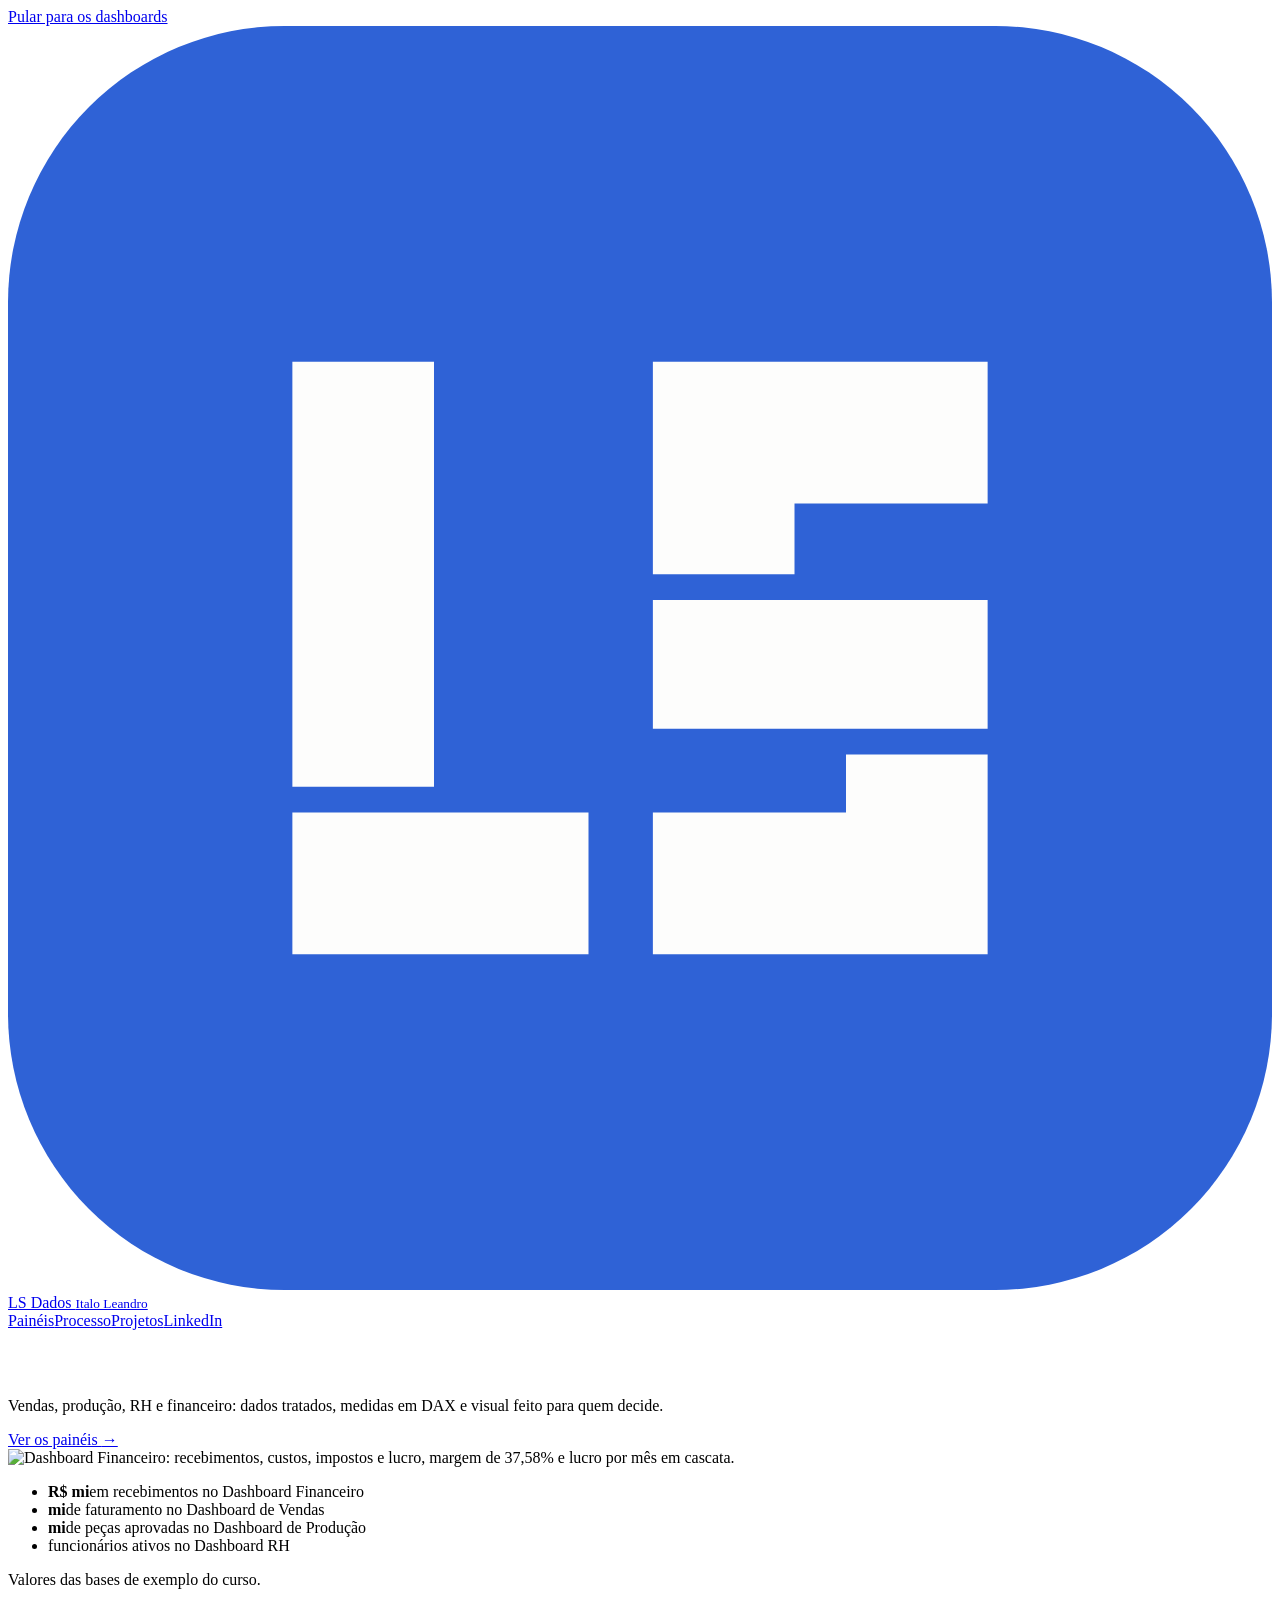
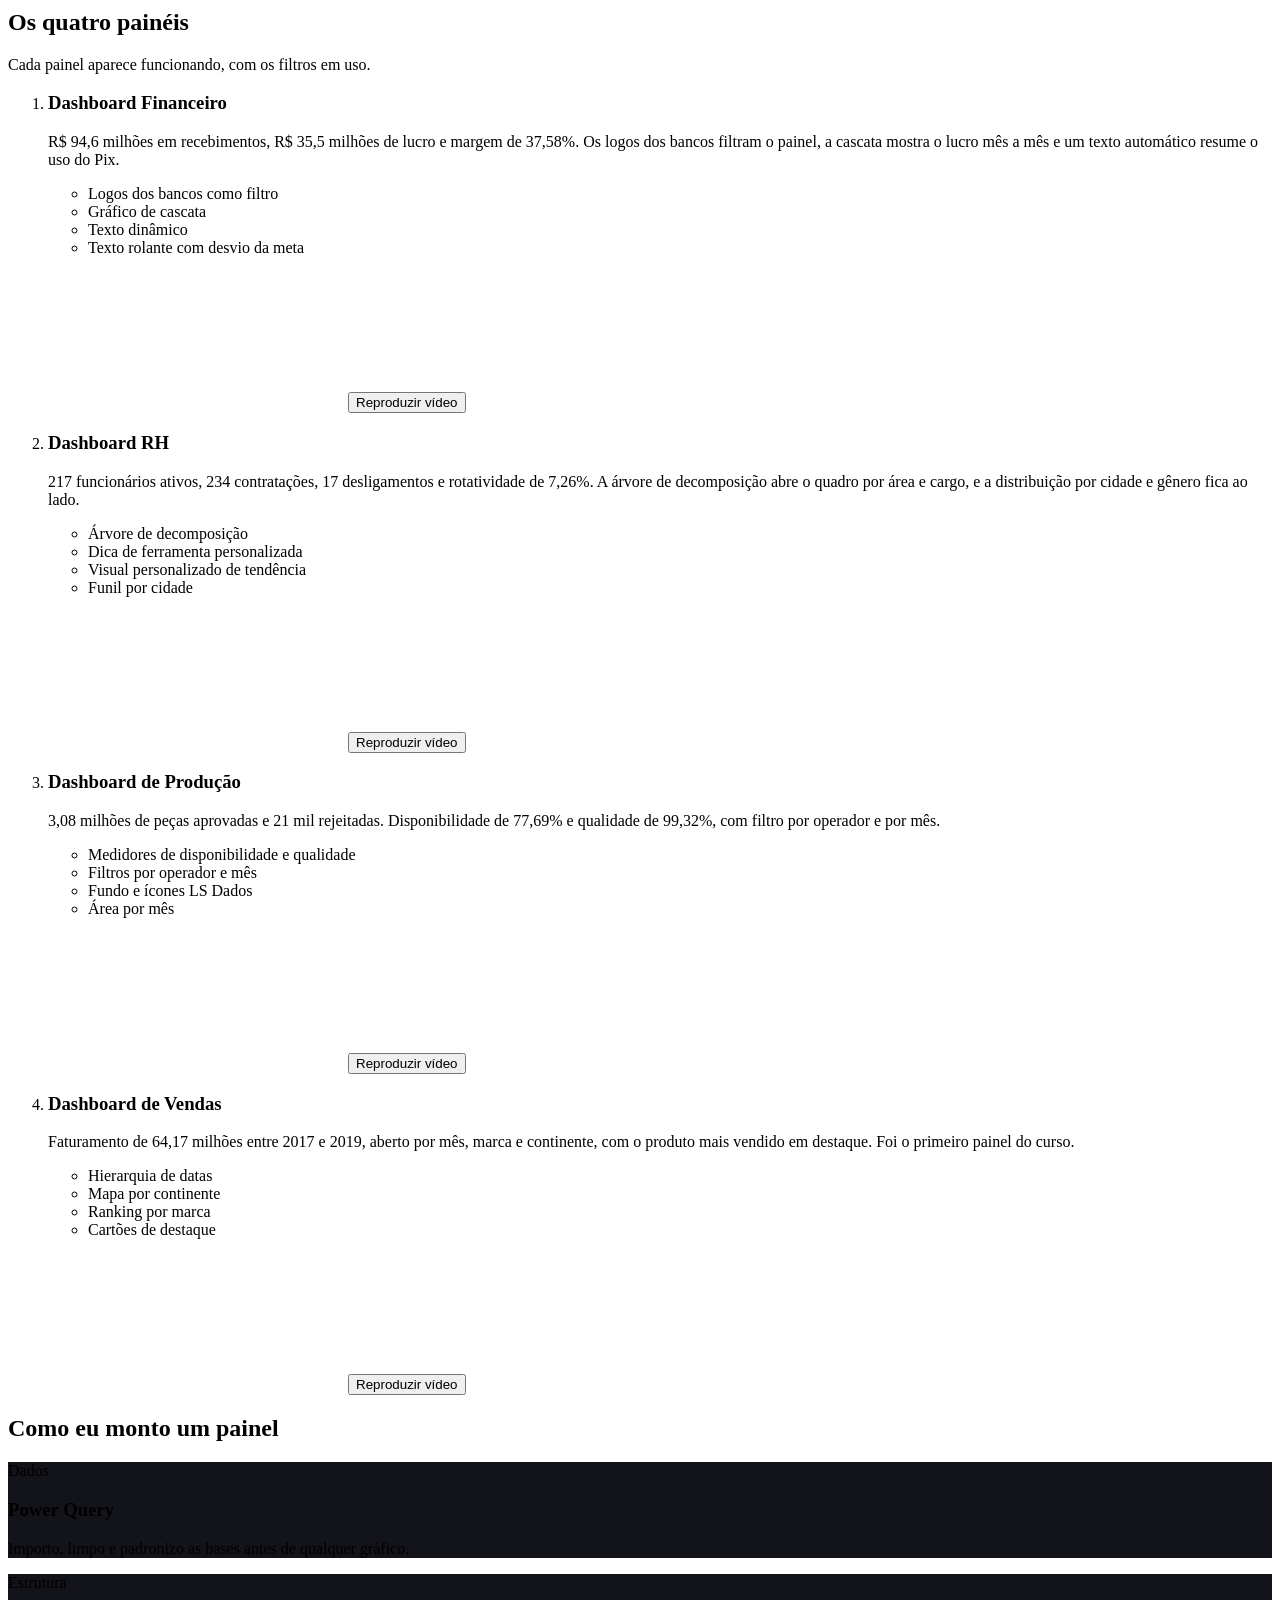
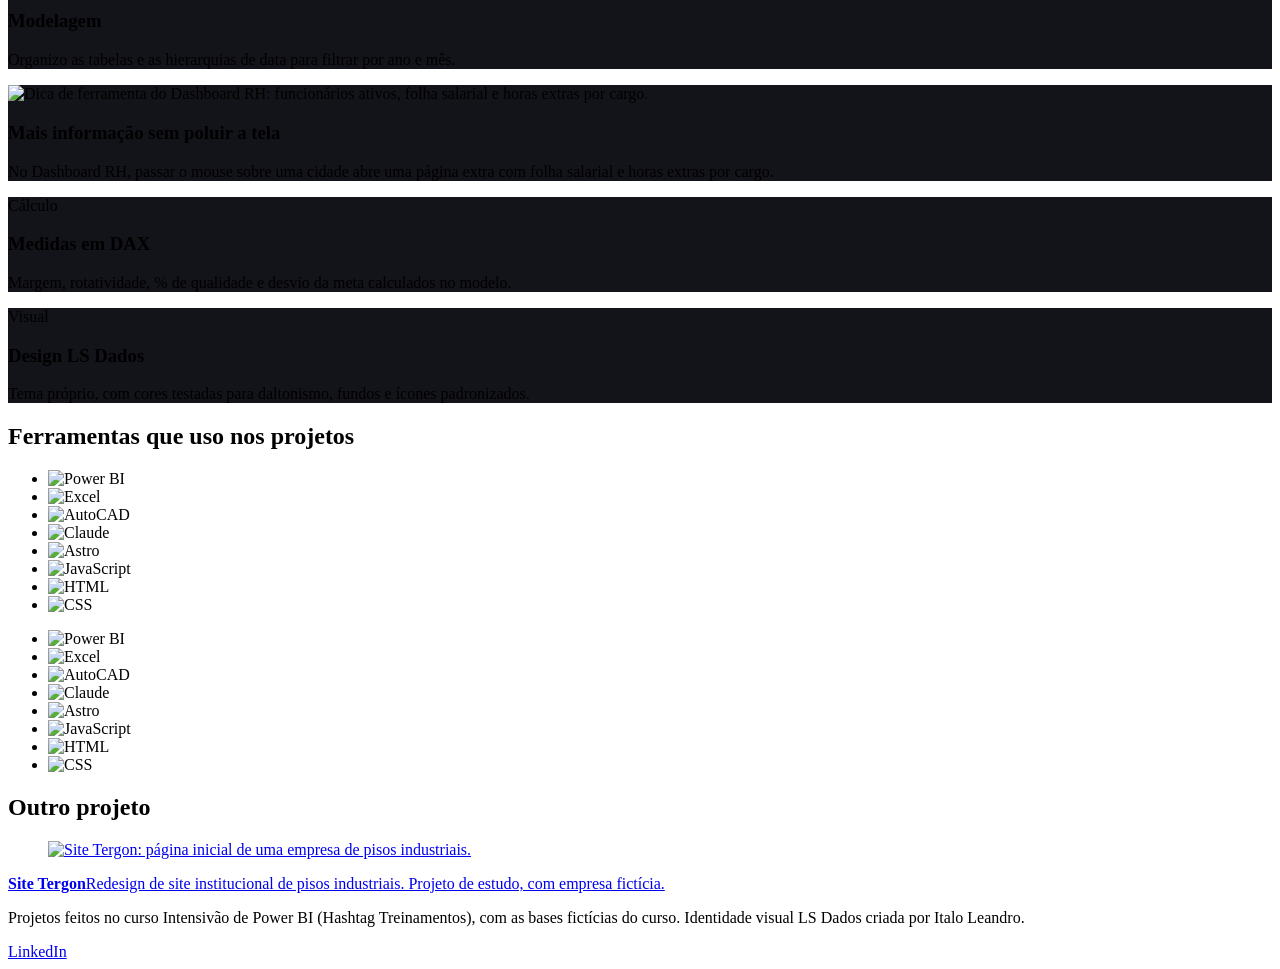
==== commit 0a024cd4: "Remove LS Obras da vitrine (sistema em reformulacao) Co-Authored-By: Claude Opus 5.5 <noreply@anthro" ====
--- a/index.html
+++ b/index.html
@@ -1 +1 @@
-<!DOCTYPE html><html lang="pt-BR"><head><meta charset="utf-8"><meta name="viewport" content="width=device-width,initial-scale=1"><title>LS Dados · Dashboards em Power BI por Italo Leandro</title><meta name="description" content="Quatro dashboards em Power BI (vendas, produção, RH e financeiro) com identidade visual própria, feitos por Italo Leandro."><meta name="theme-color" content="#0B0A0F"><link rel="canonical" href="https://italoleandrojs.github.io/ls-dados/"><meta property="og:type" content="website"><meta property="og:locale" content="pt_BR"><meta property="og:site_name" content="LS Dados"><meta property="og:title" content="Vitrine de Dashboards · Italo Leandro"><meta property="og:description" content="Vendas, produção, RH e financeiro em Power BI, com identidade visual própria LS Dados."><meta property="og:url" content="https://italoleandrojs.github.io/ls-dados/"><meta property="og:image" content="https://italoleandrojs.github.io/ls-dados/og.png"><meta property="og:image:width" content="1200"><meta property="og:image:height" content="627"><meta name="twitter:card" content="summary_large_image"><link rel="icon" href="/ls-dados/favicon.svg" type="image/svg+xml"><noscript><style>.hero-title span{opacity:1!important;filter:none!important;transform:none!important}.rise{opacity:1!important;transform:none!important;animation:none!important}</style></noscript><script async data-goatcounter="https://italolsdates.goatcounter.com/count" src="//gc.zgo.at/count.js"></script><link rel="stylesheet" href="/ls-dados/assets/index.CsU5p9HR.css"></head><body><a class="skip" href="#painel">Pular para os dashboards</a><header class="nav"><div class="wrap"><a class="brand" href="#topo" aria-label="LS Dados, início"><svg viewBox="0 0 256 256" aria-hidden="true"><rect width="256" height="256" rx="56" fill="#2F62D6"></rect><g transform="translate(128 128) scale(0.6519) translate(-128 -128)" fill="#FDFDFC"><path d="M20 36 H64 V168 H20 Z"></path><path d="M20 176 H112 V220 H20 Z"></path><path d="M132 36 H236 V80 H176 V102 H132 Z"></path><path d="M132 110 H236 V150 H132 Z"></path><path d="M192 158 H236 V220 H132 V176 H192 Z"></path></g></svg>LS Dados <small>Italo Leandro</small></a><nav class="nav-links" aria-label="Seções"><a href="#painel">Painéis</a><a href="#processo">Processo</a><a href="#projetos">Projetos</a><a class="btn btn-ghost" href="https://www.linkedin.com/in/italo-leandro-1a41a7245/" target="_blank" rel="noopener">LinkedIn</a></nav></div></header><main id="topo"><section class="hero"><style>astro-island,astro-slot,astro-static-slot{display:contents}</style><script>(()=>{var l=(n,t)=>{let i=async()=>{await(await n())()},e=typeof t.value=="object"?t.value:void 0,s={timeout:e==null?void 0:e.timeout};"requestIdleCallback"in window?window.requestIdleCallback(i,s):setTimeout(i,s.timeout||200)};(self.Astro||(self.Astro={})).idle=l;window.dispatchEvent(new Event("astro:idle"));})();</script><script>(()=>{var g=Object.defineProperty;var w=(a,s,c)=>s in a?g(a,s,{enumerable:!0,configurable:!0,writable:!0,value:c}):a[s]=c;var l=(a,s,c)=>w(a,typeof s!="symbol"?s+"":s,c);var E=new Set(["__proto__","constructor","prototype"]);{let a={0:t=>y(t),1:t=>c(t),2:t=>new RegExp(t),3:t=>new Date(t),4:t=>new Map(c(t)),5:t=>new Set(c(t)),6:t=>BigInt(t),7:t=>new URL(t),8:t=>new Uint8Array(t),9:t=>new Uint16Array(t),10:t=>new Uint32Array(t),11:t=>Number.POSITIVE_INFINITY*t},s=t=>{let[p,e]=t;return p in a?a[p](e):void 0},c=t=>t.map(s),y=t=>typeof t!="object"||t===null?t:Object.fromEntries(Object.entries(t).map(([p,e])=>[p,s(e)]));class f extends HTMLElement{constructor(){super(...arguments);l(this,"Component");l(this,"hydrator");l(this,"hydrate",async()=>{var b;if(!this.hydrator||!this.isConnected)return;let e=(b=this.parentElement)==null?void 0:b.closest("astro-island[ssr]");if(e){e.addEventListener("astro:hydrate",this.hydrate,{once:!0});return}let r=this.querySelectorAll("astro-slot"),n={},d=this.querySelectorAll("template[data-astro-template]");for(let o of d){let i=o.closest(this.tagName);i!=null&&i.isSameNode(this)&&(n[o.getAttribute("data-astro-template")||"default"]=o.innerHTML,o.remove())}for(let o of r){let i=o.closest(this.tagName);i!=null&&i.isSameNode(this)&&(n[o.getAttribute("name")||"default"]=o.innerHTML)}let u;try{u=this.hasAttribute("props")?y(JSON.parse(this.getAttribute("props"))):{}}catch(o){let i=this.getAttribute("component-url")||"<unknown>",v=this.getAttribute("component-export");throw v&&(i+=` (export ${v})`),console.error(`[hydrate] Error parsing props for component ${i}`,this.getAttribute("props"),o),o}let h;await this.hydrator(this)(this.Component,u,n,{client:this.getAttribute("client")}),this.removeAttribute("ssr"),this.dispatchEvent(new CustomEvent("astro:hydrate"))});l(this,"unmount",()=>{this.isConnected||this.dispatchEvent(new CustomEvent("astro:unmount"))})}disconnectedCallback(){document.removeEventListener("astro:after-swap",this.unmount),document.addEventListener("astro:after-swap",this.unmount,{once:!0})}connectedCallback(){if(!this.hasAttribute("await-children")||document.readyState==="interactive"||document.readyState==="complete")this.childrenConnectedCallback();else{let e=()=>{document.removeEventListener("DOMContentLoaded",e),r.disconnect(),this.childrenConnectedCallback()},r=new MutationObserver(()=>{var n;((n=this.lastChild)==null?void 0:n.nodeType)===Node.COMMENT_NODE&&this.lastChild.nodeValue==="astro:end"&&(this.lastChild.remove(),e())});r.observe(this,{childList:!0}),document.addEventListener("DOMContentLoaded",e)}}async childrenConnectedCallback(){let e=this.getAttribute("before-hydration-url");e&&await import(e),this.start()}getRetryImportUrl(e){let r=new URL(e,document.baseURI);return r.searchParams.set("astro-retry",Date.now().toString()),r.toString()}async importWithRetry(e){try{return await import(e)}catch(r){return await new Promise(n=>setTimeout(n,1e3)),import(this.getRetryImportUrl(e))}}handleHydrationError(e){let r=this.getAttribute("component-url"),n=new CustomEvent("astro:hydration-error",{cancelable:!0,bubbles:!0,composed:!0,detail:{error:e,componentUrl:r}});this.dispatchEvent(n)&&console.error(`[astro-island] Error hydrating ${r}`,e)}async start(){let e=JSON.parse(this.getAttribute("opts")),r=this.getAttribute("client");if(Astro[r]===void 0){window.addEventListener(`astro:${r}`,()=>this.start(),{once:!0});return}try{await Astro[r](async()=>{let n=this.getAttribute("renderer-url");try{let[d,{default:u}]=await Promise.all([this.importWithRetry(this.getAttribute("component-url")),n?this.importWithRetry(n):Promise.resolve({default:()=>()=>{}})]),h=this.getAttribute("component-export")||"default";if(h.includes(".")){this.Component=d;for(let m of h.split(".")){if(E.has(m)||!this.Component||typeof this.Component!="object"&&typeof this.Component!="function"||!Object.hasOwn(this.Component,m))throw new Error(`Invalid component export path: ${h}`);this.Component=this.Component[m]}}else{if(E.has(h))throw new Error(`Invalid component export path: ${h}`);this.Component=d[h]}return this.hydrator=u,this.hydrate}catch(d){return this.handleHydrationError(d),()=>{}}},e,this)}catch(n){this.handleHydrationError(n)}}attributeChangedCallback(){this.hydrate()}}l(f,"observedAttributes",["props"]),customElements.get("astro-island")||customElements.define("astro-island",f)}})();</script><astro-island uid="2dgmRN" prefix="r7" component-url="/ls-dados/assets/Aurora.C302Enwi.js" component-export="default" renderer-url="/ls-dados/assets/client.B5V89HZC.js" props="{}" ssr client="idle" opts="{&quot;name&quot;:&quot;Aurora&quot;,&quot;value&quot;:true}" await-children><div class="aurora" aria-hidden="true"></div><!--astro:end--></astro-island><div class="wrap"><script>(()=>{var e=async t=>{await(await t())()};(self.Astro||(self.Astro={})).load=e;window.dispatchEvent(new Event("astro:load"));})();</script><astro-island uid="Zh3xT9" prefix="r8" component-url="/ls-dados/assets/HeroTitle.B_-Fz3_t.js" component-export="default" renderer-url="/ls-dados/assets/client.B5V89HZC.js" props="{&quot;text&quot;:[0,&quot;Dashboards em Power BI com identidade própria.&quot;]}" ssr client="load" opts="{&quot;name&quot;:&quot;HeroTitle&quot;,&quot;value&quot;:true}" await-children><h1 class="hero-title" style="display:flex;flex-wrap:wrap"><span style="display:inline-block;filter:blur(10px);opacity:0;transform:translateY(-50px)">Dashboards<!-- --> </span><span style="display:inline-block;filter:blur(10px);opacity:0;transform:translateY(-50px)">em<!-- --> </span><span style="display:inline-block;filter:blur(10px);opacity:0;transform:translateY(-50px)">Power BI<!-- --> </span><span style="display:inline-block;filter:blur(10px);opacity:0;transform:translateY(-50px)">com<!-- --> </span><span style="display:inline-block;filter:blur(10px);opacity:0;transform:translateY(-50px)">identidade<!-- --> </span><span style="display:inline-block;filter:blur(10px);opacity:0;transform:translateY(-50px)">própria.</span></h1><!--astro:end--></astro-island><div class="hero-text"><p class="sub rise" style="--i:3">Vendas, produção, RH e financeiro: dados tratados, medidas em DAX e visual feito para quem decide.</p><div class="ctas rise" style="--i:4"><a class="btn btn-primary" href="#painel">Ver os painéis <span aria-hidden="true">→</span></a></div></div><div class="shot rise" style="--i:2"><img src="/ls-dados/img/financeiro-1600.webp" srcset="/ls-dados/img/financeiro-960.webp 960w, /ls-dados/img/financeiro-1600.webp 1600w" sizes="(max-width: 900px) 100vw, 700px" width="1600" height="900" alt="Dashboard Financeiro: recebimentos, custos, impostos e lucro, margem de 37,58% e lucro por mês em cascata." fetchpriority="high"></div></div></section><div class="stats-band"><div class="wrap"><astro-island uid="dfAHo" prefix="r9" component-url="/ls-dados/assets/Stats.QoeeflW1.js" component-export="default" renderer-url="/ls-dados/assets/client.B5V89HZC.js" props="{}" ssr client="load" opts="{&quot;name&quot;:&quot;Stats&quot;,&quot;value&quot;:true}" await-children><ul class="stats"><li><b class="stat-num">R$ <span class=""></span> mi</b><span>em recebimentos no Dashboard Financeiro</span></li><li><b class="stat-num"><span class=""></span> mi</b><span>de faturamento no Dashboard de Vendas</span></li><li><b class="stat-num"><span class=""></span> mi</b><span>de peças aprovadas no Dashboard de Produção</span></li><li><b class="stat-num"><span class=""></span></b><span>funcionários ativos no Dashboard RH</span></li></ul><!--astro:end--></astro-island><p class="stats-note">Valores das bases de exemplo do curso.</p></div></div><section class="painel" id="painel" aria-labelledby="t-painel"><div class="wrap"><header><h2 class="sec" id="t-painel">Os quatro painéis</h2><p class="lead">Cada painel aparece funcionando, com os filtros em uso.</p></header><astro-island uid="pTkxe" prefix="r10" component-url="/ls-dados/assets/DashboardStack.Cm_nufkJ.js" component-export="default" renderer-url="/ls-dados/assets/client.B5V89HZC.js" props="{}" ssr client="load" opts="{&quot;name&quot;:&quot;DashboardStack&quot;,&quot;value&quot;:true}" await-children><ol class="stack"><li class="stack-item" data-stack="0" style="--i:0"><article class="stack-card" aria-labelledby="dash-financeiro"><div class="stack-info"><h3 id="dash-financeiro">Dashboard Financeiro</h3><p>R$ 94,6 milhões em recebimentos, R$ 35,5 milhões de lucro e margem de 37,58%. Os logos dos bancos filtram o painel, a cascata mostra o lucro mês a mês e um texto automático resume o uso do Pix.</p><ul class="chips" aria-label="Recursos usados"><li>Logos dos bancos como filtro</li><li>Gráfico de cascata</li><li>Texto dinâmico</li><li>Texto rolante com desvio da meta</li></ul></div><div class="stack-media"><video muted="" loop="" playsInline="" preload="metadata" poster="/ls-dados/img/financeiro-1600.webp" aria-label="Gravação do Dashboard Financeiro"><source src="/ls-dados/video/financeiro.mp4" type="video/mp4"/></video><button type="button" class="pause">Reproduzir vídeo</button></div></article></li><li class="stack-item" data-stack="1" style="--i:1"><article class="stack-card" aria-labelledby="dash-rh"><div class="stack-info"><h3 id="dash-rh">Dashboard RH</h3><p>217 funcionários ativos, 234 contratações, 17 desligamentos e rotatividade de 7,26%. A árvore de decomposição abre o quadro por área e cargo, e a distribuição por cidade e gênero fica ao lado.</p><ul class="chips" aria-label="Recursos usados"><li>Árvore de decomposição</li><li>Dica de ferramenta personalizada</li><li>Visual personalizado de tendência</li><li>Funil por cidade</li></ul></div><div class="stack-media"><video muted="" loop="" playsInline="" preload="metadata" poster="/ls-dados/img/rh-1600.webp" aria-label="Gravação do Dashboard RH"><source src="/ls-dados/video/rh.mp4" type="video/mp4"/></video><button type="button" class="pause">Reproduzir vídeo</button></div></article></li><li class="stack-item" data-stack="2" style="--i:2"><article class="stack-card" aria-labelledby="dash-producao"><div class="stack-info"><h3 id="dash-producao">Dashboard de Produção</h3><p>3,08 milhões de peças aprovadas e 21 mil rejeitadas. Disponibilidade de 77,69% e qualidade de 99,32%, com filtro por operador e por mês.</p><ul class="chips" aria-label="Recursos usados"><li>Medidores de disponibilidade e qualidade</li><li>Filtros por operador e mês</li><li>Fundo e ícones LS Dados</li><li>Área por mês</li></ul></div><div class="stack-media"><video muted="" loop="" playsInline="" preload="metadata" poster="/ls-dados/img/producao-1600.webp" aria-label="Gravação do Dashboard de Produção"><source src="/ls-dados/video/producao.mp4" type="video/mp4"/></video><button type="button" class="pause">Reproduzir vídeo</button></div></article></li><li class="stack-item" data-stack="3" style="--i:3"><article class="stack-card" aria-labelledby="dash-vendas"><div class="stack-info"><h3 id="dash-vendas">Dashboard de Vendas</h3><p>Faturamento de 64,17 milhões entre 2017 e 2019, aberto por mês, marca e continente, com o produto mais vendido em destaque. Foi o primeiro painel do curso.</p><ul class="chips" aria-label="Recursos usados"><li>Hierarquia de datas</li><li>Mapa por continente</li><li>Ranking por marca</li><li>Cartões de destaque</li></ul></div><div class="stack-media"><video muted="" loop="" playsInline="" preload="metadata" poster="/ls-dados/img/vendas-1600.webp" aria-label="Gravação do Dashboard de Vendas"><source src="/ls-dados/video/vendas.mp4" type="video/mp4"/></video><button type="button" class="pause">Reproduzir vídeo</button></div></article></li></ol><!--astro:end--></astro-island></div></section><section class="process" id="processo" aria-labelledby="t-processo"><div class="wrap"><h2 class="sec" id="t-processo">Como eu monto um painel</h2><script>(()=>{var a=(s,i,o)=>{let r=async()=>{await(await s())()},t=typeof i.value=="object"?i.value:void 0,c={rootMargin:t==null?void 0:t.rootMargin},n=new IntersectionObserver(e=>{for(let l of e)if(l.isIntersecting){n.disconnect(),r();break}},c);for(let e of o.children)n.observe(e)};(self.Astro||(self.Astro={})).visible=a;window.dispatchEvent(new Event("astro:visible"));})();</script><astro-island uid="1BLAIw" prefix="r11" component-url="/ls-dados/assets/ProcessBento.CAF6qqXb.js" component-export="default" renderer-url="/ls-dados/assets/client.B5V89HZC.js" props="{}" ssr client="visible" opts="{&quot;name&quot;:&quot;ProcessBento&quot;,&quot;value&quot;:true}" await-children><div class="card-grid bento-section"><div class="magic-bento-card bento-pq  magic-bento-card--border-glow" style="background-color:#13131A;--glow-color:91, 140, 240"><div class="magic-bento-card__header"><div class="magic-bento-card__label">Dados</div></div><div class="magic-bento-card__content"><h3 class="magic-bento-card__title">Power Query</h3><p class="magic-bento-card__description">Importo, limpo e padronizo as bases antes de qualquer gráfico.</p></div></div><div class="magic-bento-card bento-md  magic-bento-card--border-glow" style="background-color:#13131A;--glow-color:91, 140, 240"><div class="magic-bento-card__header"><div class="magic-bento-card__label">Estrutura</div></div><div class="magic-bento-card__content"><h3 class="magic-bento-card__title">Modelagem</h3><p class="magic-bento-card__description">Organizo as tabelas e as hierarquias de data para filtrar por ano e mês.</p></div></div><div class="magic-bento-card bento-tip  magic-bento-card--border-glow" style="background-color:#13131A;--glow-color:91, 140, 240"><img class="magic-bento-card__image" src="/ls-dados/img/rh-tooltip-960.webp" alt="Dica de ferramenta do Dashboard RH: funcionários ativos, folha salarial e horas extras por cargo." loading="lazy" width="960" height="720"/><div class="magic-bento-card__header"><div class="magic-bento-card__label"></div></div><div class="magic-bento-card__content"><h3 class="magic-bento-card__title">Mais informação sem poluir a tela</h3><p class="magic-bento-card__description">No Dashboard RH, passar o mouse sobre uma cidade abre uma página extra com folha salarial e horas extras por cargo.</p></div></div><div class="magic-bento-card bento-dax  magic-bento-card--border-glow" style="background-color:#13131A;--glow-color:91, 140, 240"><div class="magic-bento-card__header"><div class="magic-bento-card__label">Cálculo</div></div><div class="magic-bento-card__content"><h3 class="magic-bento-card__title">Medidas em DAX</h3><p class="magic-bento-card__description">Margem, rotatividade, % de qualidade e desvio da meta calculados no modelo.</p></div></div><div class="magic-bento-card bento-ds  magic-bento-card--border-glow" style="background-color:#13131A;--glow-color:91, 140, 240"><div class="magic-bento-card__header"><div class="magic-bento-card__label">Visual</div></div><div class="magic-bento-card__content"><h3 class="magic-bento-card__title">Design LS Dados</h3><p class="magic-bento-card__description">Tema próprio, com cores testadas para daltonismo, fundos e ícones padronizados.</p></div></div></div><!--astro:end--></astro-island></div></section><section class="tools" aria-labelledby="t-tools"><div class="wrap"><h2 id="t-tools">Ferramentas que uso nos projetos</h2></div><astro-island uid="ZSHREt" prefix="r12" component-url="/ls-dados/assets/ToolsLoop.CF8thc_s.js" component-export="default" renderer-url="/ls-dados/assets/client.B5V89HZC.js" props="{}" ssr client="visible" opts="{&quot;name&quot;:&quot;ToolsLoop&quot;,&quot;value&quot;:true}" await-children><div class="logoloop logoloop--horizontal logoloop--fade" style="width:100%;--logoloop-gap:64px;--logoloop-logoHeight:30px;--logoloop-fadeColor:#0B0A0F" role="region" aria-label="Ferramentas usadas nos projetos"><div class="logoloop__track"><ul class="logoloop__list" role="list" aria-hidden="false"><li class="logoloop__item" role="listitem"><img src="/ls-dados/logos/powerbi.svg" alt="Power BI" title="Power BI" loading="lazy" decoding="async" draggable="false"/></li><li class="logoloop__item" role="listitem"><img src="/ls-dados/logos/microsoftexcel.svg" alt="Excel" title="Excel" loading="lazy" decoding="async" draggable="false"/></li><li class="logoloop__item" role="listitem"><img src="/ls-dados/logos/autocad.svg" alt="AutoCAD" title="AutoCAD" loading="lazy" decoding="async" draggable="false"/></li><li class="logoloop__item" role="listitem"><img src="/ls-dados/logos/claude.svg" alt="Claude" title="Claude" loading="lazy" decoding="async" draggable="false"/></li><li class="logoloop__item" role="listitem"><img src="/ls-dados/logos/astro.svg" alt="Astro" title="Astro" loading="lazy" decoding="async" draggable="false"/></li><li class="logoloop__item" role="listitem"><img src="/ls-dados/logos/javascript.svg" alt="JavaScript" title="JavaScript" loading="lazy" decoding="async" draggable="false"/></li><li class="logoloop__item" role="listitem"><img src="/ls-dados/logos/html5.svg" alt="HTML" title="HTML" loading="lazy" decoding="async" draggable="false"/></li><li class="logoloop__item" role="listitem"><img src="/ls-dados/logos/css.svg" alt="CSS" title="CSS" loading="lazy" decoding="async" draggable="false"/></li></ul><ul class="logoloop__list" role="list" aria-hidden="true"><li class="logoloop__item" role="listitem"><img src="/ls-dados/logos/powerbi.svg" alt="Power BI" title="Power BI" loading="lazy" decoding="async" draggable="false"/></li><li class="logoloop__item" role="listitem"><img src="/ls-dados/logos/microsoftexcel.svg" alt="Excel" title="Excel" loading="lazy" decoding="async" draggable="false"/></li><li class="logoloop__item" role="listitem"><img src="/ls-dados/logos/autocad.svg" alt="AutoCAD" title="AutoCAD" loading="lazy" decoding="async" draggable="false"/></li><li class="logoloop__item" role="listitem"><img src="/ls-dados/logos/claude.svg" alt="Claude" title="Claude" loading="lazy" decoding="async" draggable="false"/></li><li class="logoloop__item" role="listitem"><img src="/ls-dados/logos/astro.svg" alt="Astro" title="Astro" loading="lazy" decoding="async" draggable="false"/></li><li class="logoloop__item" role="listitem"><img src="/ls-dados/logos/javascript.svg" alt="JavaScript" title="JavaScript" loading="lazy" decoding="async" draggable="false"/></li><li class="logoloop__item" role="listitem"><img src="/ls-dados/logos/html5.svg" alt="HTML" title="HTML" loading="lazy" decoding="async" draggable="false"/></li><li class="logoloop__item" role="listitem"><img src="/ls-dados/logos/css.svg" alt="CSS" title="CSS" loading="lazy" decoding="async" draggable="false"/></li></ul></div></div><!--astro:end--></astro-island></section><section class="mais" id="projetos" aria-labelledby="t-mais"><div class="wrap"><h2 class="sec" id="t-mais">Outros projetos</h2><astro-island uid="2uwP0l" prefix="r13" component-url="/ls-dados/assets/Projects.DvHL4IDH.js" component-export="default" renderer-url="/ls-dados/assets/client.B5V89HZC.js" props="{}" ssr client="visible" opts="{&quot;name&quot;:&quot;Projects&quot;,&quot;value&quot;:true}" await-children><div class="proj-grid"><a class="proj proj-a" href="https://ls-obras.netlify.app/" target="_blank" rel="noopener"><div class="proj-media"><figure class="tilted-card-figure" style="height:100%;width:100%"><div class="tilted-card-inner" style="width:100%;height:100%;transform:none"><img src="/ls-dados/img/obras-tela.webp" alt="LS Obras: tela de programação de equipes e versão no celular." class="tilted-card-img" style="width:100%;height:100%"/></div></figure></div><b>LS Obras</b><span>Sistema web de planejamento e programação de obras. Demandas, equipes, autorizações e retornos de campo.</span></a><a class="proj proj-b" href="https://pisostergon.netlify.app/" target="_blank" rel="noopener"><div class="proj-media"><figure class="tilted-card-figure" style="height:100%;width:100%"><div class="tilted-card-inner" style="width:100%;height:100%;transform:none"><img src="/ls-dados/img/tergon-tela.webp" alt="Site Tergon: página inicial de uma empresa de pisos industriais." class="tilted-card-img" style="width:100%;height:100%"/></div></figure></div><b>Site Tergon</b><span>Redesign de site institucional de pisos industriais. Projeto de estudo, com empresa fictícia.</span></a></div><!--astro:end--></astro-island></div></section></main><footer><div class="wrap"><p>Projetos feitos no curso Intensivão de Power BI (Hashtag Treinamentos), com as bases fictícias do curso. Identidade visual LS Dados criada por Italo Leandro.</p><a class="btn btn-ghost" href="https://www.linkedin.com/in/italo-leandro-1a41a7245/" target="_blank" rel="noopener">LinkedIn</a></div></footer></body></html>+<!DOCTYPE html><html lang="pt-BR"><head><meta charset="utf-8"><meta name="viewport" content="width=device-width,initial-scale=1"><title>LS Dados · Dashboards em Power BI por Italo Leandro</title><meta name="description" content="Quatro dashboards em Power BI (vendas, produção, RH e financeiro) com identidade visual própria, feitos por Italo Leandro."><meta name="theme-color" content="#0B0A0F"><link rel="canonical" href="https://italoleandrojs.github.io/ls-dados/"><meta property="og:type" content="website"><meta property="og:locale" content="pt_BR"><meta property="og:site_name" content="LS Dados"><meta property="og:title" content="Vitrine de Dashboards · Italo Leandro"><meta property="og:description" content="Vendas, produção, RH e financeiro em Power BI, com identidade visual própria LS Dados."><meta property="og:url" content="https://italoleandrojs.github.io/ls-dados/"><meta property="og:image" content="https://italoleandrojs.github.io/ls-dados/og.png"><meta property="og:image:width" content="1200"><meta property="og:image:height" content="627"><meta name="twitter:card" content="summary_large_image"><link rel="icon" href="/ls-dados/favicon.svg" type="image/svg+xml"><noscript><style>.hero-title span{opacity:1!important;filter:none!important;transform:none!important}.rise{opacity:1!important;transform:none!important;animation:none!important}</style></noscript><script async data-goatcounter="https://italolsdates.goatcounter.com/count" src="//gc.zgo.at/count.js"></script><link rel="stylesheet" href="/ls-dados/assets/index.Be6_vtn4.css"></head><body><a class="skip" href="#painel">Pular para os dashboards</a><header class="nav"><div class="wrap"><a class="brand" href="#topo" aria-label="LS Dados, início"><svg viewBox="0 0 256 256" aria-hidden="true"><rect width="256" height="256" rx="56" fill="#2F62D6"></rect><g transform="translate(128 128) scale(0.6519) translate(-128 -128)" fill="#FDFDFC"><path d="M20 36 H64 V168 H20 Z"></path><path d="M20 176 H112 V220 H20 Z"></path><path d="M132 36 H236 V80 H176 V102 H132 Z"></path><path d="M132 110 H236 V150 H132 Z"></path><path d="M192 158 H236 V220 H132 V176 H192 Z"></path></g></svg>LS Dados <small>Italo Leandro</small></a><nav class="nav-links" aria-label="Seções"><a href="#painel">Painéis</a><a href="#processo">Processo</a><a href="#projetos">Projetos</a><a class="btn btn-ghost" href="https://www.linkedin.com/in/italo-leandro-1a41a7245/" target="_blank" rel="noopener">LinkedIn</a></nav></div></header><main id="topo"><section class="hero"><style>astro-island,astro-slot,astro-static-slot{display:contents}</style><script>(()=>{var l=(n,t)=>{let i=async()=>{await(await n())()},e=typeof t.value=="object"?t.value:void 0,s={timeout:e==null?void 0:e.timeout};"requestIdleCallback"in window?window.requestIdleCallback(i,s):setTimeout(i,s.timeout||200)};(self.Astro||(self.Astro={})).idle=l;window.dispatchEvent(new Event("astro:idle"));})();</script><script>(()=>{var g=Object.defineProperty;var w=(a,s,c)=>s in a?g(a,s,{enumerable:!0,configurable:!0,writable:!0,value:c}):a[s]=c;var l=(a,s,c)=>w(a,typeof s!="symbol"?s+"":s,c);var E=new Set(["__proto__","constructor","prototype"]);{let a={0:t=>y(t),1:t=>c(t),2:t=>new RegExp(t),3:t=>new Date(t),4:t=>new Map(c(t)),5:t=>new Set(c(t)),6:t=>BigInt(t),7:t=>new URL(t),8:t=>new Uint8Array(t),9:t=>new Uint16Array(t),10:t=>new Uint32Array(t),11:t=>Number.POSITIVE_INFINITY*t},s=t=>{let[p,e]=t;return p in a?a[p](e):void 0},c=t=>t.map(s),y=t=>typeof t!="object"||t===null?t:Object.fromEntries(Object.entries(t).map(([p,e])=>[p,s(e)]));class f extends HTMLElement{constructor(){super(...arguments);l(this,"Component");l(this,"hydrator");l(this,"hydrate",async()=>{var b;if(!this.hydrator||!this.isConnected)return;let e=(b=this.parentElement)==null?void 0:b.closest("astro-island[ssr]");if(e){e.addEventListener("astro:hydrate",this.hydrate,{once:!0});return}let r=this.querySelectorAll("astro-slot"),n={},d=this.querySelectorAll("template[data-astro-template]");for(let o of d){let i=o.closest(this.tagName);i!=null&&i.isSameNode(this)&&(n[o.getAttribute("data-astro-template")||"default"]=o.innerHTML,o.remove())}for(let o of r){let i=o.closest(this.tagName);i!=null&&i.isSameNode(this)&&(n[o.getAttribute("name")||"default"]=o.innerHTML)}let u;try{u=this.hasAttribute("props")?y(JSON.parse(this.getAttribute("props"))):{}}catch(o){let i=this.getAttribute("component-url")||"<unknown>",v=this.getAttribute("component-export");throw v&&(i+=` (export ${v})`),console.error(`[hydrate] Error parsing props for component ${i}`,this.getAttribute("props"),o),o}let h;await this.hydrator(this)(this.Component,u,n,{client:this.getAttribute("client")}),this.removeAttribute("ssr"),this.dispatchEvent(new CustomEvent("astro:hydrate"))});l(this,"unmount",()=>{this.isConnected||this.dispatchEvent(new CustomEvent("astro:unmount"))})}disconnectedCallback(){document.removeEventListener("astro:after-swap",this.unmount),document.addEventListener("astro:after-swap",this.unmount,{once:!0})}connectedCallback(){if(!this.hasAttribute("await-children")||document.readyState==="interactive"||document.readyState==="complete")this.childrenConnectedCallback();else{let e=()=>{document.removeEventListener("DOMContentLoaded",e),r.disconnect(),this.childrenConnectedCallback()},r=new MutationObserver(()=>{var n;((n=this.lastChild)==null?void 0:n.nodeType)===Node.COMMENT_NODE&&this.lastChild.nodeValue==="astro:end"&&(this.lastChild.remove(),e())});r.observe(this,{childList:!0}),document.addEventListener("DOMContentLoaded",e)}}async childrenConnectedCallback(){let e=this.getAttribute("before-hydration-url");e&&await import(e),this.start()}getRetryImportUrl(e){let r=new URL(e,document.baseURI);return r.searchParams.set("astro-retry",Date.now().toString()),r.toString()}async importWithRetry(e){try{return await import(e)}catch(r){return await new Promise(n=>setTimeout(n,1e3)),import(this.getRetryImportUrl(e))}}handleHydrationError(e){let r=this.getAttribute("component-url"),n=new CustomEvent("astro:hydration-error",{cancelable:!0,bubbles:!0,composed:!0,detail:{error:e,componentUrl:r}});this.dispatchEvent(n)&&console.error(`[astro-island] Error hydrating ${r}`,e)}async start(){let e=JSON.parse(this.getAttribute("opts")),r=this.getAttribute("client");if(Astro[r]===void 0){window.addEventListener(`astro:${r}`,()=>this.start(),{once:!0});return}try{await Astro[r](async()=>{let n=this.getAttribute("renderer-url");try{let[d,{default:u}]=await Promise.all([this.importWithRetry(this.getAttribute("component-url")),n?this.importWithRetry(n):Promise.resolve({default:()=>()=>{}})]),h=this.getAttribute("component-export")||"default";if(h.includes(".")){this.Component=d;for(let m of h.split(".")){if(E.has(m)||!this.Component||typeof this.Component!="object"&&typeof this.Component!="function"||!Object.hasOwn(this.Component,m))throw new Error(`Invalid component export path: ${h}`);this.Component=this.Component[m]}}else{if(E.has(h))throw new Error(`Invalid component export path: ${h}`);this.Component=d[h]}return this.hydrator=u,this.hydrate}catch(d){return this.handleHydrationError(d),()=>{}}},e,this)}catch(n){this.handleHydrationError(n)}}attributeChangedCallback(){this.hydrate()}}l(f,"observedAttributes",["props"]),customElements.get("astro-island")||customElements.define("astro-island",f)}})();</script><astro-island uid="2dgmRN" prefix="r7" component-url="/ls-dados/assets/Aurora.C302Enwi.js" component-export="default" renderer-url="/ls-dados/assets/client.B5V89HZC.js" props="{}" ssr client="idle" opts="{&quot;name&quot;:&quot;Aurora&quot;,&quot;value&quot;:true}" await-children><div class="aurora" aria-hidden="true"></div><!--astro:end--></astro-island><div class="wrap"><script>(()=>{var e=async t=>{await(await t())()};(self.Astro||(self.Astro={})).load=e;window.dispatchEvent(new Event("astro:load"));})();</script><astro-island uid="Zh3xT9" prefix="r8" component-url="/ls-dados/assets/HeroTitle.B_-Fz3_t.js" component-export="default" renderer-url="/ls-dados/assets/client.B5V89HZC.js" props="{&quot;text&quot;:[0,&quot;Dashboards em Power BI com identidade própria.&quot;]}" ssr client="load" opts="{&quot;name&quot;:&quot;HeroTitle&quot;,&quot;value&quot;:true}" await-children><h1 class="hero-title" style="display:flex;flex-wrap:wrap"><span style="display:inline-block;filter:blur(10px);opacity:0;transform:translateY(-50px)">Dashboards<!-- --> </span><span style="display:inline-block;filter:blur(10px);opacity:0;transform:translateY(-50px)">em<!-- --> </span><span style="display:inline-block;filter:blur(10px);opacity:0;transform:translateY(-50px)">Power BI<!-- --> </span><span style="display:inline-block;filter:blur(10px);opacity:0;transform:translateY(-50px)">com<!-- --> </span><span style="display:inline-block;filter:blur(10px);opacity:0;transform:translateY(-50px)">identidade<!-- --> </span><span style="display:inline-block;filter:blur(10px);opacity:0;transform:translateY(-50px)">própria.</span></h1><!--astro:end--></astro-island><div class="hero-text"><p class="sub rise" style="--i:3">Vendas, produção, RH e financeiro: dados tratados, medidas em DAX e visual feito para quem decide.</p><div class="ctas rise" style="--i:4"><a class="btn btn-primary" href="#painel">Ver os painéis <span aria-hidden="true">→</span></a></div></div><div class="shot rise" style="--i:2"><img src="/ls-dados/img/financeiro-1600.webp" srcset="/ls-dados/img/financeiro-960.webp 960w, /ls-dados/img/financeiro-1600.webp 1600w" sizes="(max-width: 900px) 100vw, 700px" width="1600" height="900" alt="Dashboard Financeiro: recebimentos, custos, impostos e lucro, margem de 37,58% e lucro por mês em cascata." fetchpriority="high"></div></div></section><div class="stats-band"><div class="wrap"><astro-island uid="dfAHo" prefix="r9" component-url="/ls-dados/assets/Stats.QoeeflW1.js" component-export="default" renderer-url="/ls-dados/assets/client.B5V89HZC.js" props="{}" ssr client="load" opts="{&quot;name&quot;:&quot;Stats&quot;,&quot;value&quot;:true}" await-children><ul class="stats"><li><b class="stat-num">R$ <span class=""></span> mi</b><span>em recebimentos no Dashboard Financeiro</span></li><li><b class="stat-num"><span class=""></span> mi</b><span>de faturamento no Dashboard de Vendas</span></li><li><b class="stat-num"><span class=""></span> mi</b><span>de peças aprovadas no Dashboard de Produção</span></li><li><b class="stat-num"><span class=""></span></b><span>funcionários ativos no Dashboard RH</span></li></ul><!--astro:end--></astro-island><p class="stats-note">Valores das bases de exemplo do curso.</p></div></div><section class="painel" id="painel" aria-labelledby="t-painel"><div class="wrap"><header><h2 class="sec" id="t-painel">Os quatro painéis</h2><p class="lead">Cada painel aparece funcionando, com os filtros em uso.</p></header><astro-island uid="pTkxe" prefix="r10" component-url="/ls-dados/assets/DashboardStack.Cm_nufkJ.js" component-export="default" renderer-url="/ls-dados/assets/client.B5V89HZC.js" props="{}" ssr client="load" opts="{&quot;name&quot;:&quot;DashboardStack&quot;,&quot;value&quot;:true}" await-children><ol class="stack"><li class="stack-item" data-stack="0" style="--i:0"><article class="stack-card" aria-labelledby="dash-financeiro"><div class="stack-info"><h3 id="dash-financeiro">Dashboard Financeiro</h3><p>R$ 94,6 milhões em recebimentos, R$ 35,5 milhões de lucro e margem de 37,58%. Os logos dos bancos filtram o painel, a cascata mostra o lucro mês a mês e um texto automático resume o uso do Pix.</p><ul class="chips" aria-label="Recursos usados"><li>Logos dos bancos como filtro</li><li>Gráfico de cascata</li><li>Texto dinâmico</li><li>Texto rolante com desvio da meta</li></ul></div><div class="stack-media"><video muted="" loop="" playsInline="" preload="metadata" poster="/ls-dados/img/financeiro-1600.webp" aria-label="Gravação do Dashboard Financeiro"><source src="/ls-dados/video/financeiro.mp4" type="video/mp4"/></video><button type="button" class="pause">Reproduzir vídeo</button></div></article></li><li class="stack-item" data-stack="1" style="--i:1"><article class="stack-card" aria-labelledby="dash-rh"><div class="stack-info"><h3 id="dash-rh">Dashboard RH</h3><p>217 funcionários ativos, 234 contratações, 17 desligamentos e rotatividade de 7,26%. A árvore de decomposição abre o quadro por área e cargo, e a distribuição por cidade e gênero fica ao lado.</p><ul class="chips" aria-label="Recursos usados"><li>Árvore de decomposição</li><li>Dica de ferramenta personalizada</li><li>Visual personalizado de tendência</li><li>Funil por cidade</li></ul></div><div class="stack-media"><video muted="" loop="" playsInline="" preload="metadata" poster="/ls-dados/img/rh-1600.webp" aria-label="Gravação do Dashboard RH"><source src="/ls-dados/video/rh.mp4" type="video/mp4"/></video><button type="button" class="pause">Reproduzir vídeo</button></div></article></li><li class="stack-item" data-stack="2" style="--i:2"><article class="stack-card" aria-labelledby="dash-producao"><div class="stack-info"><h3 id="dash-producao">Dashboard de Produção</h3><p>3,08 milhões de peças aprovadas e 21 mil rejeitadas. Disponibilidade de 77,69% e qualidade de 99,32%, com filtro por operador e por mês.</p><ul class="chips" aria-label="Recursos usados"><li>Medidores de disponibilidade e qualidade</li><li>Filtros por operador e mês</li><li>Fundo e ícones LS Dados</li><li>Área por mês</li></ul></div><div class="stack-media"><video muted="" loop="" playsInline="" preload="metadata" poster="/ls-dados/img/producao-1600.webp" aria-label="Gravação do Dashboard de Produção"><source src="/ls-dados/video/producao.mp4" type="video/mp4"/></video><button type="button" class="pause">Reproduzir vídeo</button></div></article></li><li class="stack-item" data-stack="3" style="--i:3"><article class="stack-card" aria-labelledby="dash-vendas"><div class="stack-info"><h3 id="dash-vendas">Dashboard de Vendas</h3><p>Faturamento de 64,17 milhões entre 2017 e 2019, aberto por mês, marca e continente, com o produto mais vendido em destaque. Foi o primeiro painel do curso.</p><ul class="chips" aria-label="Recursos usados"><li>Hierarquia de datas</li><li>Mapa por continente</li><li>Ranking por marca</li><li>Cartões de destaque</li></ul></div><div class="stack-media"><video muted="" loop="" playsInline="" preload="metadata" poster="/ls-dados/img/vendas-1600.webp" aria-label="Gravação do Dashboard de Vendas"><source src="/ls-dados/video/vendas.mp4" type="video/mp4"/></video><button type="button" class="pause">Reproduzir vídeo</button></div></article></li></ol><!--astro:end--></astro-island></div></section><section class="process" id="processo" aria-labelledby="t-processo"><div class="wrap"><h2 class="sec" id="t-processo">Como eu monto um painel</h2><script>(()=>{var a=(s,i,o)=>{let r=async()=>{await(await s())()},t=typeof i.value=="object"?i.value:void 0,c={rootMargin:t==null?void 0:t.rootMargin},n=new IntersectionObserver(e=>{for(let l of e)if(l.isIntersecting){n.disconnect(),r();break}},c);for(let e of o.children)n.observe(e)};(self.Astro||(self.Astro={})).visible=a;window.dispatchEvent(new Event("astro:visible"));})();</script><astro-island uid="1BLAIw" prefix="r11" component-url="/ls-dados/assets/ProcessBento.CAF6qqXb.js" component-export="default" renderer-url="/ls-dados/assets/client.B5V89HZC.js" props="{}" ssr client="visible" opts="{&quot;name&quot;:&quot;ProcessBento&quot;,&quot;value&quot;:true}" await-children><div class="card-grid bento-section"><div class="magic-bento-card bento-pq  magic-bento-card--border-glow" style="background-color:#13131A;--glow-color:91, 140, 240"><div class="magic-bento-card__header"><div class="magic-bento-card__label">Dados</div></div><div class="magic-bento-card__content"><h3 class="magic-bento-card__title">Power Query</h3><p class="magic-bento-card__description">Importo, limpo e padronizo as bases antes de qualquer gráfico.</p></div></div><div class="magic-bento-card bento-md  magic-bento-card--border-glow" style="background-color:#13131A;--glow-color:91, 140, 240"><div class="magic-bento-card__header"><div class="magic-bento-card__label">Estrutura</div></div><div class="magic-bento-card__content"><h3 class="magic-bento-card__title">Modelagem</h3><p class="magic-bento-card__description">Organizo as tabelas e as hierarquias de data para filtrar por ano e mês.</p></div></div><div class="magic-bento-card bento-tip  magic-bento-card--border-glow" style="background-color:#13131A;--glow-color:91, 140, 240"><img class="magic-bento-card__image" src="/ls-dados/img/rh-tooltip-960.webp" alt="Dica de ferramenta do Dashboard RH: funcionários ativos, folha salarial e horas extras por cargo." loading="lazy" width="960" height="720"/><div class="magic-bento-card__header"><div class="magic-bento-card__label"></div></div><div class="magic-bento-card__content"><h3 class="magic-bento-card__title">Mais informação sem poluir a tela</h3><p class="magic-bento-card__description">No Dashboard RH, passar o mouse sobre uma cidade abre uma página extra com folha salarial e horas extras por cargo.</p></div></div><div class="magic-bento-card bento-dax  magic-bento-card--border-glow" style="background-color:#13131A;--glow-color:91, 140, 240"><div class="magic-bento-card__header"><div class="magic-bento-card__label">Cálculo</div></div><div class="magic-bento-card__content"><h3 class="magic-bento-card__title">Medidas em DAX</h3><p class="magic-bento-card__description">Margem, rotatividade, % de qualidade e desvio da meta calculados no modelo.</p></div></div><div class="magic-bento-card bento-ds  magic-bento-card--border-glow" style="background-color:#13131A;--glow-color:91, 140, 240"><div class="magic-bento-card__header"><div class="magic-bento-card__label">Visual</div></div><div class="magic-bento-card__content"><h3 class="magic-bento-card__title">Design LS Dados</h3><p class="magic-bento-card__description">Tema próprio, com cores testadas para daltonismo, fundos e ícones padronizados.</p></div></div></div><!--astro:end--></astro-island></div></section><section class="tools" aria-labelledby="t-tools"><div class="wrap"><h2 id="t-tools">Ferramentas que uso nos projetos</h2></div><astro-island uid="ZSHREt" prefix="r12" component-url="/ls-dados/assets/ToolsLoop.CF8thc_s.js" component-export="default" renderer-url="/ls-dados/assets/client.B5V89HZC.js" props="{}" ssr client="visible" opts="{&quot;name&quot;:&quot;ToolsLoop&quot;,&quot;value&quot;:true}" await-children><div class="logoloop logoloop--horizontal logoloop--fade" style="width:100%;--logoloop-gap:64px;--logoloop-logoHeight:30px;--logoloop-fadeColor:#0B0A0F" role="region" aria-label="Ferramentas usadas nos projetos"><div class="logoloop__track"><ul class="logoloop__list" role="list" aria-hidden="false"><li class="logoloop__item" role="listitem"><img src="/ls-dados/logos/powerbi.svg" alt="Power BI" title="Power BI" loading="lazy" decoding="async" draggable="false"/></li><li class="logoloop__item" role="listitem"><img src="/ls-dados/logos/microsoftexcel.svg" alt="Excel" title="Excel" loading="lazy" decoding="async" draggable="false"/></li><li class="logoloop__item" role="listitem"><img src="/ls-dados/logos/autocad.svg" alt="AutoCAD" title="AutoCAD" loading="lazy" decoding="async" draggable="false"/></li><li class="logoloop__item" role="listitem"><img src="/ls-dados/logos/claude.svg" alt="Claude" title="Claude" loading="lazy" decoding="async" draggable="false"/></li><li class="logoloop__item" role="listitem"><img src="/ls-dados/logos/astro.svg" alt="Astro" title="Astro" loading="lazy" decoding="async" draggable="false"/></li><li class="logoloop__item" role="listitem"><img src="/ls-dados/logos/javascript.svg" alt="JavaScript" title="JavaScript" loading="lazy" decoding="async" draggable="false"/></li><li class="logoloop__item" role="listitem"><img src="/ls-dados/logos/html5.svg" alt="HTML" title="HTML" loading="lazy" decoding="async" draggable="false"/></li><li class="logoloop__item" role="listitem"><img src="/ls-dados/logos/css.svg" alt="CSS" title="CSS" loading="lazy" decoding="async" draggable="false"/></li></ul><ul class="logoloop__list" role="list" aria-hidden="true"><li class="logoloop__item" role="listitem"><img src="/ls-dados/logos/powerbi.svg" alt="Power BI" title="Power BI" loading="lazy" decoding="async" draggable="false"/></li><li class="logoloop__item" role="listitem"><img src="/ls-dados/logos/microsoftexcel.svg" alt="Excel" title="Excel" loading="lazy" decoding="async" draggable="false"/></li><li class="logoloop__item" role="listitem"><img src="/ls-dados/logos/autocad.svg" alt="AutoCAD" title="AutoCAD" loading="lazy" decoding="async" draggable="false"/></li><li class="logoloop__item" role="listitem"><img src="/ls-dados/logos/claude.svg" alt="Claude" title="Claude" loading="lazy" decoding="async" draggable="false"/></li><li class="logoloop__item" role="listitem"><img src="/ls-dados/logos/astro.svg" alt="Astro" title="Astro" loading="lazy" decoding="async" draggable="false"/></li><li class="logoloop__item" role="listitem"><img src="/ls-dados/logos/javascript.svg" alt="JavaScript" title="JavaScript" loading="lazy" decoding="async" draggable="false"/></li><li class="logoloop__item" role="listitem"><img src="/ls-dados/logos/html5.svg" alt="HTML" title="HTML" loading="lazy" decoding="async" draggable="false"/></li><li class="logoloop__item" role="listitem"><img src="/ls-dados/logos/css.svg" alt="CSS" title="CSS" loading="lazy" decoding="async" draggable="false"/></li></ul></div></div><!--astro:end--></astro-island></section><section class="mais" id="projetos" aria-labelledby="t-mais"><div class="wrap"><h2 class="sec" id="t-mais">Outro projeto</h2><astro-island uid="1vJfi5" prefix="r13" component-url="/ls-dados/assets/Projects.zhJuXD_m.js" component-export="default" renderer-url="/ls-dados/assets/client.B5V89HZC.js" props="{}" ssr client="visible" opts="{&quot;name&quot;:&quot;Projects&quot;,&quot;value&quot;:true}" await-children><div class="proj-grid"><a class="proj proj-b" href="https://pisostergon.netlify.app/" target="_blank" rel="noopener"><div class="proj-media"><figure class="tilted-card-figure" style="height:100%;width:100%"><div class="tilted-card-inner" style="width:100%;height:100%;transform:none"><img src="/ls-dados/img/tergon-tela.webp" alt="Site Tergon: página inicial de uma empresa de pisos industriais." class="tilted-card-img" style="width:100%;height:100%"/></div></figure></div><b>Site Tergon</b><span>Redesign de site institucional de pisos industriais. Projeto de estudo, com empresa fictícia.</span></a></div><!--astro:end--></astro-island></div></section></main><footer><div class="wrap"><p>Projetos feitos no curso Intensivão de Power BI (Hashtag Treinamentos), com as bases fictícias do curso. Identidade visual LS Dados criada por Italo Leandro.</p><a class="btn btn-ghost" href="https://www.linkedin.com/in/italo-leandro-1a41a7245/" target="_blank" rel="noopener">LinkedIn</a></div></footer></body></html>
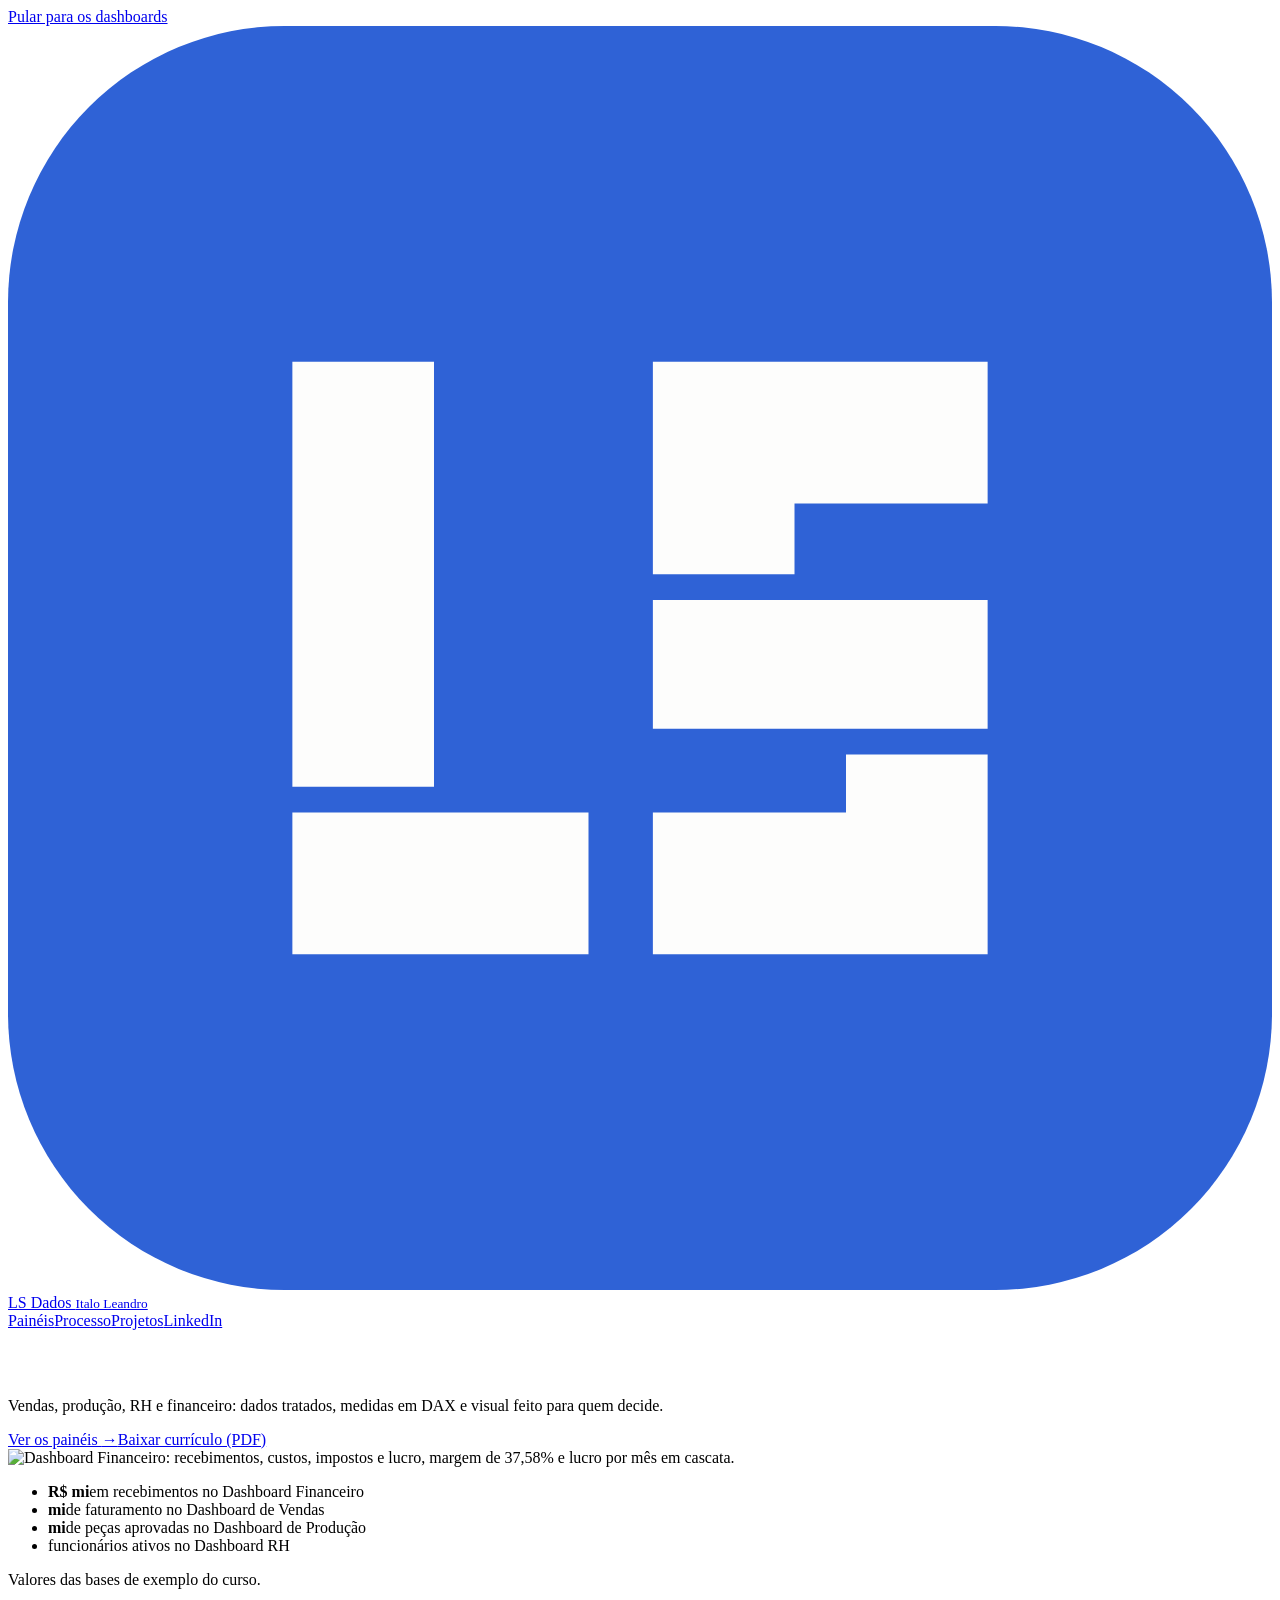
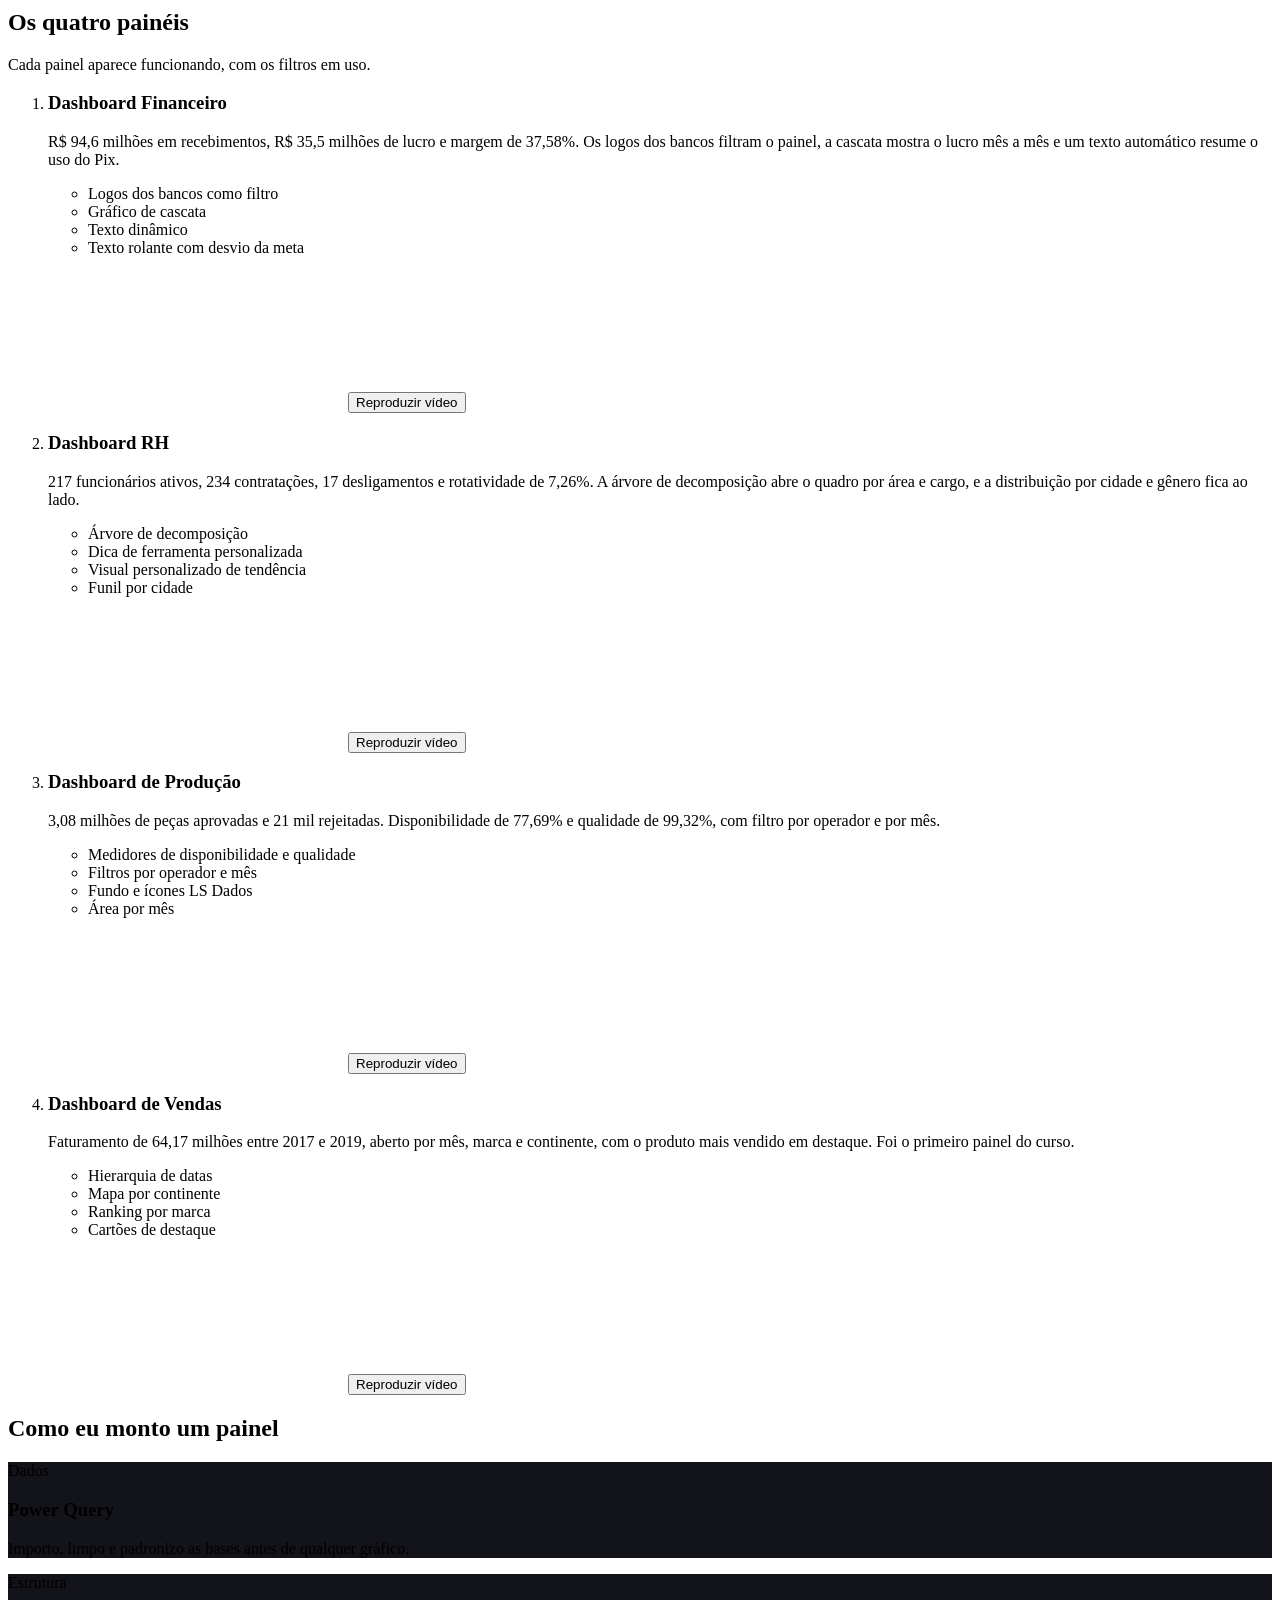
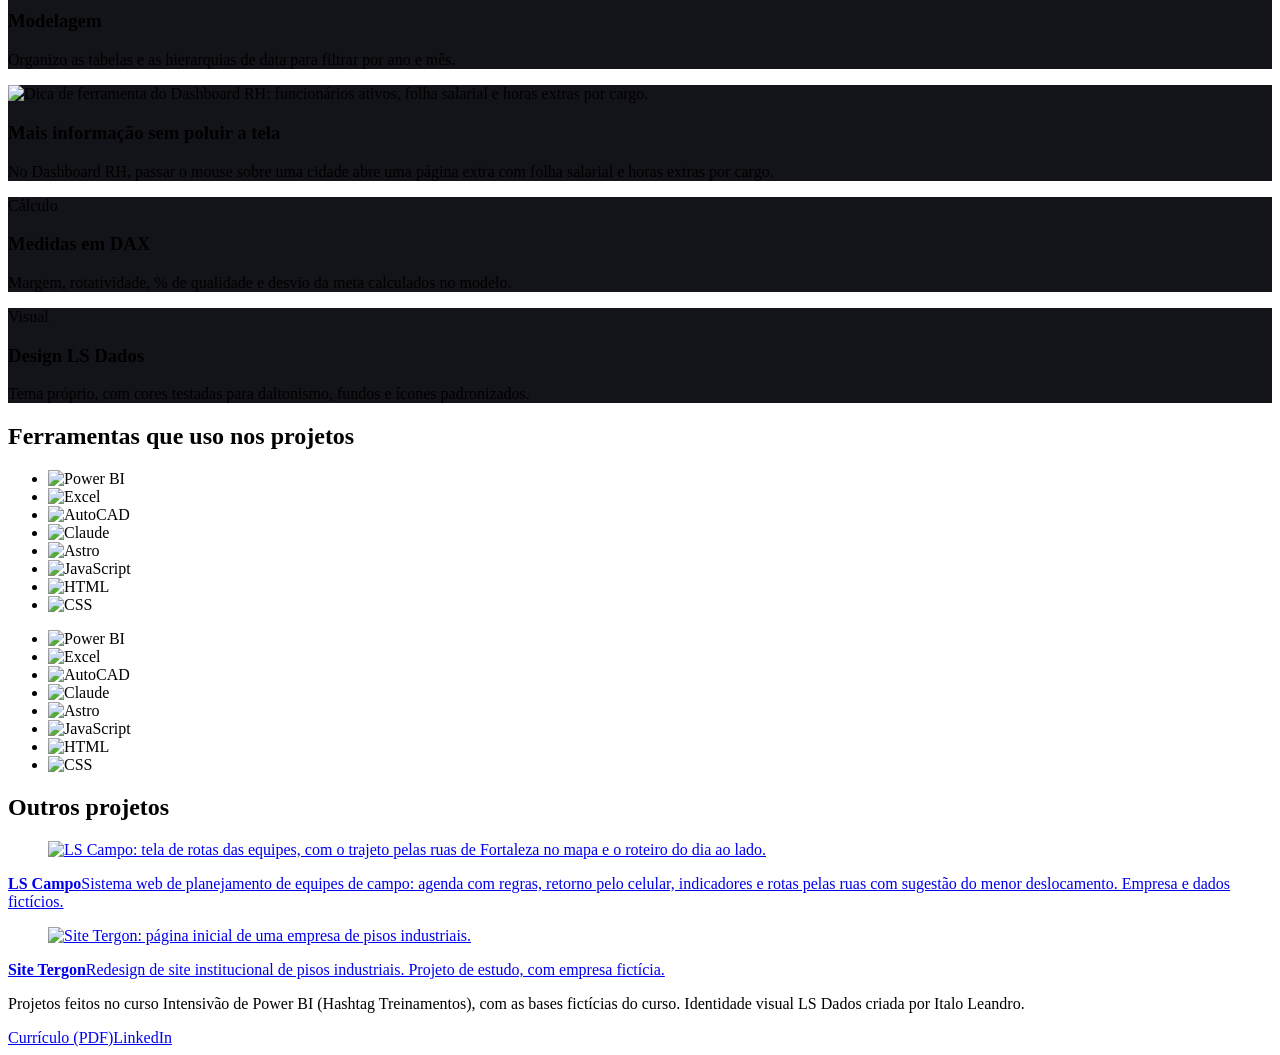
==== commit 47d44ac3: "Vitrine: LS Campo em Outros projetos e botao para baixar o curriculo Co-Authored-By: Claude Opus 5.5" ====
--- a/index.html
+++ b/index.html
@@ -1 +1 @@
-<!DOCTYPE html><html lang="pt-BR"><head><meta charset="utf-8"><meta name="viewport" content="width=device-width,initial-scale=1"><title>LS Dados · Dashboards em Power BI por Italo Leandro</title><meta name="description" content="Quatro dashboards em Power BI (vendas, produção, RH e financeiro) com identidade visual própria, feitos por Italo Leandro."><meta name="theme-color" content="#0B0A0F"><link rel="canonical" href="https://italoleandrojs.github.io/ls-dados/"><meta property="og:type" content="website"><meta property="og:locale" content="pt_BR"><meta property="og:site_name" content="LS Dados"><meta property="og:title" content="Vitrine de Dashboards · Italo Leandro"><meta property="og:description" content="Vendas, produção, RH e financeiro em Power BI, com identidade visual própria LS Dados."><meta property="og:url" content="https://italoleandrojs.github.io/ls-dados/"><meta property="og:image" content="https://italoleandrojs.github.io/ls-dados/og.png"><meta property="og:image:width" content="1200"><meta property="og:image:height" content="627"><meta name="twitter:card" content="summary_large_image"><link rel="icon" href="/ls-dados/favicon.svg" type="image/svg+xml"><noscript><style>.hero-title span{opacity:1!important;filter:none!important;transform:none!important}.rise{opacity:1!important;transform:none!important;animation:none!important}</style></noscript><script async data-goatcounter="https://italolsdates.goatcounter.com/count" src="//gc.zgo.at/count.js"></script><link rel="stylesheet" href="/ls-dados/assets/index.Be6_vtn4.css"></head><body><a class="skip" href="#painel">Pular para os dashboards</a><header class="nav"><div class="wrap"><a class="brand" href="#topo" aria-label="LS Dados, início"><svg viewBox="0 0 256 256" aria-hidden="true"><rect width="256" height="256" rx="56" fill="#2F62D6"></rect><g transform="translate(128 128) scale(0.6519) translate(-128 -128)" fill="#FDFDFC"><path d="M20 36 H64 V168 H20 Z"></path><path d="M20 176 H112 V220 H20 Z"></path><path d="M132 36 H236 V80 H176 V102 H132 Z"></path><path d="M132 110 H236 V150 H132 Z"></path><path d="M192 158 H236 V220 H132 V176 H192 Z"></path></g></svg>LS Dados <small>Italo Leandro</small></a><nav class="nav-links" aria-label="Seções"><a href="#painel">Painéis</a><a href="#processo">Processo</a><a href="#projetos">Projetos</a><a class="btn btn-ghost" href="https://www.linkedin.com/in/italo-leandro-1a41a7245/" target="_blank" rel="noopener">LinkedIn</a></nav></div></header><main id="topo"><section class="hero"><style>astro-island,astro-slot,astro-static-slot{display:contents}</style><script>(()=>{var l=(n,t)=>{let i=async()=>{await(await n())()},e=typeof t.value=="object"?t.value:void 0,s={timeout:e==null?void 0:e.timeout};"requestIdleCallback"in window?window.requestIdleCallback(i,s):setTimeout(i,s.timeout||200)};(self.Astro||(self.Astro={})).idle=l;window.dispatchEvent(new Event("astro:idle"));})();</script><script>(()=>{var g=Object.defineProperty;var w=(a,s,c)=>s in a?g(a,s,{enumerable:!0,configurable:!0,writable:!0,value:c}):a[s]=c;var l=(a,s,c)=>w(a,typeof s!="symbol"?s+"":s,c);var E=new Set(["__proto__","constructor","prototype"]);{let a={0:t=>y(t),1:t=>c(t),2:t=>new RegExp(t),3:t=>new Date(t),4:t=>new Map(c(t)),5:t=>new Set(c(t)),6:t=>BigInt(t),7:t=>new URL(t),8:t=>new Uint8Array(t),9:t=>new Uint16Array(t),10:t=>new Uint32Array(t),11:t=>Number.POSITIVE_INFINITY*t},s=t=>{let[p,e]=t;return p in a?a[p](e):void 0},c=t=>t.map(s),y=t=>typeof t!="object"||t===null?t:Object.fromEntries(Object.entries(t).map(([p,e])=>[p,s(e)]));class f extends HTMLElement{constructor(){super(...arguments);l(this,"Component");l(this,"hydrator");l(this,"hydrate",async()=>{var b;if(!this.hydrator||!this.isConnected)return;let e=(b=this.parentElement)==null?void 0:b.closest("astro-island[ssr]");if(e){e.addEventListener("astro:hydrate",this.hydrate,{once:!0});return}let r=this.querySelectorAll("astro-slot"),n={},d=this.querySelectorAll("template[data-astro-template]");for(let o of d){let i=o.closest(this.tagName);i!=null&&i.isSameNode(this)&&(n[o.getAttribute("data-astro-template")||"default"]=o.innerHTML,o.remove())}for(let o of r){let i=o.closest(this.tagName);i!=null&&i.isSameNode(this)&&(n[o.getAttribute("name")||"default"]=o.innerHTML)}let u;try{u=this.hasAttribute("props")?y(JSON.parse(this.getAttribute("props"))):{}}catch(o){let i=this.getAttribute("component-url")||"<unknown>",v=this.getAttribute("component-export");throw v&&(i+=` (export ${v})`),console.error(`[hydrate] Error parsing props for component ${i}`,this.getAttribute("props"),o),o}let h;await this.hydrator(this)(this.Component,u,n,{client:this.getAttribute("client")}),this.removeAttribute("ssr"),this.dispatchEvent(new CustomEvent("astro:hydrate"))});l(this,"unmount",()=>{this.isConnected||this.dispatchEvent(new CustomEvent("astro:unmount"))})}disconnectedCallback(){document.removeEventListener("astro:after-swap",this.unmount),document.addEventListener("astro:after-swap",this.unmount,{once:!0})}connectedCallback(){if(!this.hasAttribute("await-children")||document.readyState==="interactive"||document.readyState==="complete")this.childrenConnectedCallback();else{let e=()=>{document.removeEventListener("DOMContentLoaded",e),r.disconnect(),this.childrenConnectedCallback()},r=new MutationObserver(()=>{var n;((n=this.lastChild)==null?void 0:n.nodeType)===Node.COMMENT_NODE&&this.lastChild.nodeValue==="astro:end"&&(this.lastChild.remove(),e())});r.observe(this,{childList:!0}),document.addEventListener("DOMContentLoaded",e)}}async childrenConnectedCallback(){let e=this.getAttribute("before-hydration-url");e&&await import(e),this.start()}getRetryImportUrl(e){let r=new URL(e,document.baseURI);return r.searchParams.set("astro-retry",Date.now().toString()),r.toString()}async importWithRetry(e){try{return await import(e)}catch(r){return await new Promise(n=>setTimeout(n,1e3)),import(this.getRetryImportUrl(e))}}handleHydrationError(e){let r=this.getAttribute("component-url"),n=new CustomEvent("astro:hydration-error",{cancelable:!0,bubbles:!0,composed:!0,detail:{error:e,componentUrl:r}});this.dispatchEvent(n)&&console.error(`[astro-island] Error hydrating ${r}`,e)}async start(){let e=JSON.parse(this.getAttribute("opts")),r=this.getAttribute("client");if(Astro[r]===void 0){window.addEventListener(`astro:${r}`,()=>this.start(),{once:!0});return}try{await Astro[r](async()=>{let n=this.getAttribute("renderer-url");try{let[d,{default:u}]=await Promise.all([this.importWithRetry(this.getAttribute("component-url")),n?this.importWithRetry(n):Promise.resolve({default:()=>()=>{}})]),h=this.getAttribute("component-export")||"default";if(h.includes(".")){this.Component=d;for(let m of h.split(".")){if(E.has(m)||!this.Component||typeof this.Component!="object"&&typeof this.Component!="function"||!Object.hasOwn(this.Component,m))throw new Error(`Invalid component export path: ${h}`);this.Component=this.Component[m]}}else{if(E.has(h))throw new Error(`Invalid component export path: ${h}`);this.Component=d[h]}return this.hydrator=u,this.hydrate}catch(d){return this.handleHydrationError(d),()=>{}}},e,this)}catch(n){this.handleHydrationError(n)}}attributeChangedCallback(){this.hydrate()}}l(f,"observedAttributes",["props"]),customElements.get("astro-island")||customElements.define("astro-island",f)}})();</script><astro-island uid="2dgmRN" prefix="r7" component-url="/ls-dados/assets/Aurora.C302Enwi.js" component-export="default" renderer-url="/ls-dados/assets/client.B5V89HZC.js" props="{}" ssr client="idle" opts="{&quot;name&quot;:&quot;Aurora&quot;,&quot;value&quot;:true}" await-children><div class="aurora" aria-hidden="true"></div><!--astro:end--></astro-island><div class="wrap"><script>(()=>{var e=async t=>{await(await t())()};(self.Astro||(self.Astro={})).load=e;window.dispatchEvent(new Event("astro:load"));})();</script><astro-island uid="Zh3xT9" prefix="r8" component-url="/ls-dados/assets/HeroTitle.B_-Fz3_t.js" component-export="default" renderer-url="/ls-dados/assets/client.B5V89HZC.js" props="{&quot;text&quot;:[0,&quot;Dashboards em Power BI com identidade própria.&quot;]}" ssr client="load" opts="{&quot;name&quot;:&quot;HeroTitle&quot;,&quot;value&quot;:true}" await-children><h1 class="hero-title" style="display:flex;flex-wrap:wrap"><span style="display:inline-block;filter:blur(10px);opacity:0;transform:translateY(-50px)">Dashboards<!-- --> </span><span style="display:inline-block;filter:blur(10px);opacity:0;transform:translateY(-50px)">em<!-- --> </span><span style="display:inline-block;filter:blur(10px);opacity:0;transform:translateY(-50px)">Power BI<!-- --> </span><span style="display:inline-block;filter:blur(10px);opacity:0;transform:translateY(-50px)">com<!-- --> </span><span style="display:inline-block;filter:blur(10px);opacity:0;transform:translateY(-50px)">identidade<!-- --> </span><span style="display:inline-block;filter:blur(10px);opacity:0;transform:translateY(-50px)">própria.</span></h1><!--astro:end--></astro-island><div class="hero-text"><p class="sub rise" style="--i:3">Vendas, produção, RH e financeiro: dados tratados, medidas em DAX e visual feito para quem decide.</p><div class="ctas rise" style="--i:4"><a class="btn btn-primary" href="#painel">Ver os painéis <span aria-hidden="true">→</span></a></div></div><div class="shot rise" style="--i:2"><img src="/ls-dados/img/financeiro-1600.webp" srcset="/ls-dados/img/financeiro-960.webp 960w, /ls-dados/img/financeiro-1600.webp 1600w" sizes="(max-width: 900px) 100vw, 700px" width="1600" height="900" alt="Dashboard Financeiro: recebimentos, custos, impostos e lucro, margem de 37,58% e lucro por mês em cascata." fetchpriority="high"></div></div></section><div class="stats-band"><div class="wrap"><astro-island uid="dfAHo" prefix="r9" component-url="/ls-dados/assets/Stats.QoeeflW1.js" component-export="default" renderer-url="/ls-dados/assets/client.B5V89HZC.js" props="{}" ssr client="load" opts="{&quot;name&quot;:&quot;Stats&quot;,&quot;value&quot;:true}" await-children><ul class="stats"><li><b class="stat-num">R$ <span class=""></span> mi</b><span>em recebimentos no Dashboard Financeiro</span></li><li><b class="stat-num"><span class=""></span> mi</b><span>de faturamento no Dashboard de Vendas</span></li><li><b class="stat-num"><span class=""></span> mi</b><span>de peças aprovadas no Dashboard de Produção</span></li><li><b class="stat-num"><span class=""></span></b><span>funcionários ativos no Dashboard RH</span></li></ul><!--astro:end--></astro-island><p class="stats-note">Valores das bases de exemplo do curso.</p></div></div><section class="painel" id="painel" aria-labelledby="t-painel"><div class="wrap"><header><h2 class="sec" id="t-painel">Os quatro painéis</h2><p class="lead">Cada painel aparece funcionando, com os filtros em uso.</p></header><astro-island uid="pTkxe" prefix="r10" component-url="/ls-dados/assets/DashboardStack.Cm_nufkJ.js" component-export="default" renderer-url="/ls-dados/assets/client.B5V89HZC.js" props="{}" ssr client="load" opts="{&quot;name&quot;:&quot;DashboardStack&quot;,&quot;value&quot;:true}" await-children><ol class="stack"><li class="stack-item" data-stack="0" style="--i:0"><article class="stack-card" aria-labelledby="dash-financeiro"><div class="stack-info"><h3 id="dash-financeiro">Dashboard Financeiro</h3><p>R$ 94,6 milhões em recebimentos, R$ 35,5 milhões de lucro e margem de 37,58%. Os logos dos bancos filtram o painel, a cascata mostra o lucro mês a mês e um texto automático resume o uso do Pix.</p><ul class="chips" aria-label="Recursos usados"><li>Logos dos bancos como filtro</li><li>Gráfico de cascata</li><li>Texto dinâmico</li><li>Texto rolante com desvio da meta</li></ul></div><div class="stack-media"><video muted="" loop="" playsInline="" preload="metadata" poster="/ls-dados/img/financeiro-1600.webp" aria-label="Gravação do Dashboard Financeiro"><source src="/ls-dados/video/financeiro.mp4" type="video/mp4"/></video><button type="button" class="pause">Reproduzir vídeo</button></div></article></li><li class="stack-item" data-stack="1" style="--i:1"><article class="stack-card" aria-labelledby="dash-rh"><div class="stack-info"><h3 id="dash-rh">Dashboard RH</h3><p>217 funcionários ativos, 234 contratações, 17 desligamentos e rotatividade de 7,26%. A árvore de decomposição abre o quadro por área e cargo, e a distribuição por cidade e gênero fica ao lado.</p><ul class="chips" aria-label="Recursos usados"><li>Árvore de decomposição</li><li>Dica de ferramenta personalizada</li><li>Visual personalizado de tendência</li><li>Funil por cidade</li></ul></div><div class="stack-media"><video muted="" loop="" playsInline="" preload="metadata" poster="/ls-dados/img/rh-1600.webp" aria-label="Gravação do Dashboard RH"><source src="/ls-dados/video/rh.mp4" type="video/mp4"/></video><button type="button" class="pause">Reproduzir vídeo</button></div></article></li><li class="stack-item" data-stack="2" style="--i:2"><article class="stack-card" aria-labelledby="dash-producao"><div class="stack-info"><h3 id="dash-producao">Dashboard de Produção</h3><p>3,08 milhões de peças aprovadas e 21 mil rejeitadas. Disponibilidade de 77,69% e qualidade de 99,32%, com filtro por operador e por mês.</p><ul class="chips" aria-label="Recursos usados"><li>Medidores de disponibilidade e qualidade</li><li>Filtros por operador e mês</li><li>Fundo e ícones LS Dados</li><li>Área por mês</li></ul></div><div class="stack-media"><video muted="" loop="" playsInline="" preload="metadata" poster="/ls-dados/img/producao-1600.webp" aria-label="Gravação do Dashboard de Produção"><source src="/ls-dados/video/producao.mp4" type="video/mp4"/></video><button type="button" class="pause">Reproduzir vídeo</button></div></article></li><li class="stack-item" data-stack="3" style="--i:3"><article class="stack-card" aria-labelledby="dash-vendas"><div class="stack-info"><h3 id="dash-vendas">Dashboard de Vendas</h3><p>Faturamento de 64,17 milhões entre 2017 e 2019, aberto por mês, marca e continente, com o produto mais vendido em destaque. Foi o primeiro painel do curso.</p><ul class="chips" aria-label="Recursos usados"><li>Hierarquia de datas</li><li>Mapa por continente</li><li>Ranking por marca</li><li>Cartões de destaque</li></ul></div><div class="stack-media"><video muted="" loop="" playsInline="" preload="metadata" poster="/ls-dados/img/vendas-1600.webp" aria-label="Gravação do Dashboard de Vendas"><source src="/ls-dados/video/vendas.mp4" type="video/mp4"/></video><button type="button" class="pause">Reproduzir vídeo</button></div></article></li></ol><!--astro:end--></astro-island></div></section><section class="process" id="processo" aria-labelledby="t-processo"><div class="wrap"><h2 class="sec" id="t-processo">Como eu monto um painel</h2><script>(()=>{var a=(s,i,o)=>{let r=async()=>{await(await s())()},t=typeof i.value=="object"?i.value:void 0,c={rootMargin:t==null?void 0:t.rootMargin},n=new IntersectionObserver(e=>{for(let l of e)if(l.isIntersecting){n.disconnect(),r();break}},c);for(let e of o.children)n.observe(e)};(self.Astro||(self.Astro={})).visible=a;window.dispatchEvent(new Event("astro:visible"));})();</script><astro-island uid="1BLAIw" prefix="r11" component-url="/ls-dados/assets/ProcessBento.CAF6qqXb.js" component-export="default" renderer-url="/ls-dados/assets/client.B5V89HZC.js" props="{}" ssr client="visible" opts="{&quot;name&quot;:&quot;ProcessBento&quot;,&quot;value&quot;:true}" await-children><div class="card-grid bento-section"><div class="magic-bento-card bento-pq  magic-bento-card--border-glow" style="background-color:#13131A;--glow-color:91, 140, 240"><div class="magic-bento-card__header"><div class="magic-bento-card__label">Dados</div></div><div class="magic-bento-card__content"><h3 class="magic-bento-card__title">Power Query</h3><p class="magic-bento-card__description">Importo, limpo e padronizo as bases antes de qualquer gráfico.</p></div></div><div class="magic-bento-card bento-md  magic-bento-card--border-glow" style="background-color:#13131A;--glow-color:91, 140, 240"><div class="magic-bento-card__header"><div class="magic-bento-card__label">Estrutura</div></div><div class="magic-bento-card__content"><h3 class="magic-bento-card__title">Modelagem</h3><p class="magic-bento-card__description">Organizo as tabelas e as hierarquias de data para filtrar por ano e mês.</p></div></div><div class="magic-bento-card bento-tip  magic-bento-card--border-glow" style="background-color:#13131A;--glow-color:91, 140, 240"><img class="magic-bento-card__image" src="/ls-dados/img/rh-tooltip-960.webp" alt="Dica de ferramenta do Dashboard RH: funcionários ativos, folha salarial e horas extras por cargo." loading="lazy" width="960" height="720"/><div class="magic-bento-card__header"><div class="magic-bento-card__label"></div></div><div class="magic-bento-card__content"><h3 class="magic-bento-card__title">Mais informação sem poluir a tela</h3><p class="magic-bento-card__description">No Dashboard RH, passar o mouse sobre uma cidade abre uma página extra com folha salarial e horas extras por cargo.</p></div></div><div class="magic-bento-card bento-dax  magic-bento-card--border-glow" style="background-color:#13131A;--glow-color:91, 140, 240"><div class="magic-bento-card__header"><div class="magic-bento-card__label">Cálculo</div></div><div class="magic-bento-card__content"><h3 class="magic-bento-card__title">Medidas em DAX</h3><p class="magic-bento-card__description">Margem, rotatividade, % de qualidade e desvio da meta calculados no modelo.</p></div></div><div class="magic-bento-card bento-ds  magic-bento-card--border-glow" style="background-color:#13131A;--glow-color:91, 140, 240"><div class="magic-bento-card__header"><div class="magic-bento-card__label">Visual</div></div><div class="magic-bento-card__content"><h3 class="magic-bento-card__title">Design LS Dados</h3><p class="magic-bento-card__description">Tema próprio, com cores testadas para daltonismo, fundos e ícones padronizados.</p></div></div></div><!--astro:end--></astro-island></div></section><section class="tools" aria-labelledby="t-tools"><div class="wrap"><h2 id="t-tools">Ferramentas que uso nos projetos</h2></div><astro-island uid="ZSHREt" prefix="r12" component-url="/ls-dados/assets/ToolsLoop.CF8thc_s.js" component-export="default" renderer-url="/ls-dados/assets/client.B5V89HZC.js" props="{}" ssr client="visible" opts="{&quot;name&quot;:&quot;ToolsLoop&quot;,&quot;value&quot;:true}" await-children><div class="logoloop logoloop--horizontal logoloop--fade" style="width:100%;--logoloop-gap:64px;--logoloop-logoHeight:30px;--logoloop-fadeColor:#0B0A0F" role="region" aria-label="Ferramentas usadas nos projetos"><div class="logoloop__track"><ul class="logoloop__list" role="list" aria-hidden="false"><li class="logoloop__item" role="listitem"><img src="/ls-dados/logos/powerbi.svg" alt="Power BI" title="Power BI" loading="lazy" decoding="async" draggable="false"/></li><li class="logoloop__item" role="listitem"><img src="/ls-dados/logos/microsoftexcel.svg" alt="Excel" title="Excel" loading="lazy" decoding="async" draggable="false"/></li><li class="logoloop__item" role="listitem"><img src="/ls-dados/logos/autocad.svg" alt="AutoCAD" title="AutoCAD" loading="lazy" decoding="async" draggable="false"/></li><li class="logoloop__item" role="listitem"><img src="/ls-dados/logos/claude.svg" alt="Claude" title="Claude" loading="lazy" decoding="async" draggable="false"/></li><li class="logoloop__item" role="listitem"><img src="/ls-dados/logos/astro.svg" alt="Astro" title="Astro" loading="lazy" decoding="async" draggable="false"/></li><li class="logoloop__item" role="listitem"><img src="/ls-dados/logos/javascript.svg" alt="JavaScript" title="JavaScript" loading="lazy" decoding="async" draggable="false"/></li><li class="logoloop__item" role="listitem"><img src="/ls-dados/logos/html5.svg" alt="HTML" title="HTML" loading="lazy" decoding="async" draggable="false"/></li><li class="logoloop__item" role="listitem"><img src="/ls-dados/logos/css.svg" alt="CSS" title="CSS" loading="lazy" decoding="async" draggable="false"/></li></ul><ul class="logoloop__list" role="list" aria-hidden="true"><li class="logoloop__item" role="listitem"><img src="/ls-dados/logos/powerbi.svg" alt="Power BI" title="Power BI" loading="lazy" decoding="async" draggable="false"/></li><li class="logoloop__item" role="listitem"><img src="/ls-dados/logos/microsoftexcel.svg" alt="Excel" title="Excel" loading="lazy" decoding="async" draggable="false"/></li><li class="logoloop__item" role="listitem"><img src="/ls-dados/logos/autocad.svg" alt="AutoCAD" title="AutoCAD" loading="lazy" decoding="async" draggable="false"/></li><li class="logoloop__item" role="listitem"><img src="/ls-dados/logos/claude.svg" alt="Claude" title="Claude" loading="lazy" decoding="async" draggable="false"/></li><li class="logoloop__item" role="listitem"><img src="/ls-dados/logos/astro.svg" alt="Astro" title="Astro" loading="lazy" decoding="async" draggable="false"/></li><li class="logoloop__item" role="listitem"><img src="/ls-dados/logos/javascript.svg" alt="JavaScript" title="JavaScript" loading="lazy" decoding="async" draggable="false"/></li><li class="logoloop__item" role="listitem"><img src="/ls-dados/logos/html5.svg" alt="HTML" title="HTML" loading="lazy" decoding="async" draggable="false"/></li><li class="logoloop__item" role="listitem"><img src="/ls-dados/logos/css.svg" alt="CSS" title="CSS" loading="lazy" decoding="async" draggable="false"/></li></ul></div></div><!--astro:end--></astro-island></section><section class="mais" id="projetos" aria-labelledby="t-mais"><div class="wrap"><h2 class="sec" id="t-mais">Outro projeto</h2><astro-island uid="1vJfi5" prefix="r13" component-url="/ls-dados/assets/Projects.zhJuXD_m.js" component-export="default" renderer-url="/ls-dados/assets/client.B5V89HZC.js" props="{}" ssr client="visible" opts="{&quot;name&quot;:&quot;Projects&quot;,&quot;value&quot;:true}" await-children><div class="proj-grid"><a class="proj proj-b" href="https://pisostergon.netlify.app/" target="_blank" rel="noopener"><div class="proj-media"><figure class="tilted-card-figure" style="height:100%;width:100%"><div class="tilted-card-inner" style="width:100%;height:100%;transform:none"><img src="/ls-dados/img/tergon-tela.webp" alt="Site Tergon: página inicial de uma empresa de pisos industriais." class="tilted-card-img" style="width:100%;height:100%"/></div></figure></div><b>Site Tergon</b><span>Redesign de site institucional de pisos industriais. Projeto de estudo, com empresa fictícia.</span></a></div><!--astro:end--></astro-island></div></section></main><footer><div class="wrap"><p>Projetos feitos no curso Intensivão de Power BI (Hashtag Treinamentos), com as bases fictícias do curso. Identidade visual LS Dados criada por Italo Leandro.</p><a class="btn btn-ghost" href="https://www.linkedin.com/in/italo-leandro-1a41a7245/" target="_blank" rel="noopener">LinkedIn</a></div></footer></body></html>+<!DOCTYPE html><html lang="pt-BR"><head><meta charset="utf-8"><meta name="viewport" content="width=device-width,initial-scale=1"><title>LS Dados · Dashboards em Power BI por Italo Leandro</title><meta name="description" content="Quatro dashboards em Power BI (vendas, produção, RH e financeiro) com identidade visual própria, feitos por Italo Leandro."><meta name="theme-color" content="#0B0A0F"><link rel="canonical" href="https://italoleandrojs.github.io/ls-dados/"><meta property="og:type" content="website"><meta property="og:locale" content="pt_BR"><meta property="og:site_name" content="LS Dados"><meta property="og:title" content="Vitrine de Dashboards · Italo Leandro"><meta property="og:description" content="Vendas, produção, RH e financeiro em Power BI, com identidade visual própria LS Dados."><meta property="og:url" content="https://italoleandrojs.github.io/ls-dados/"><meta property="og:image" content="https://italoleandrojs.github.io/ls-dados/og.png"><meta property="og:image:width" content="1200"><meta property="og:image:height" content="627"><meta name="twitter:card" content="summary_large_image"><link rel="icon" href="/ls-dados/favicon.svg" type="image/svg+xml"><noscript><style>.hero-title span{opacity:1!important;filter:none!important;transform:none!important}.rise{opacity:1!important;transform:none!important;animation:none!important}</style></noscript><script async data-goatcounter="https://italolsdates.goatcounter.com/count" src="//gc.zgo.at/count.js"></script><link rel="stylesheet" href="/ls-dados/assets/index.0V0jB0fn.css"></head><body><a class="skip" href="#painel">Pular para os dashboards</a><header class="nav"><div class="wrap"><a class="brand" href="#topo" aria-label="LS Dados, início"><svg viewBox="0 0 256 256" aria-hidden="true"><rect width="256" height="256" rx="56" fill="#2F62D6"></rect><g transform="translate(128 128) scale(0.6519) translate(-128 -128)" fill="#FDFDFC"><path d="M20 36 H64 V168 H20 Z"></path><path d="M20 176 H112 V220 H20 Z"></path><path d="M132 36 H236 V80 H176 V102 H132 Z"></path><path d="M132 110 H236 V150 H132 Z"></path><path d="M192 158 H236 V220 H132 V176 H192 Z"></path></g></svg>LS Dados <small>Italo Leandro</small></a><nav class="nav-links" aria-label="Seções"><a href="#painel">Painéis</a><a href="#processo">Processo</a><a href="#projetos">Projetos</a><a class="btn btn-ghost" href="https://www.linkedin.com/in/italo-leandro-1a41a7245/" target="_blank" rel="noopener">LinkedIn</a></nav></div></header><main id="topo"><section class="hero"><style>astro-island,astro-slot,astro-static-slot{display:contents}</style><script>(()=>{var l=(n,t)=>{let i=async()=>{await(await n())()},e=typeof t.value=="object"?t.value:void 0,s={timeout:e==null?void 0:e.timeout};"requestIdleCallback"in window?window.requestIdleCallback(i,s):setTimeout(i,s.timeout||200)};(self.Astro||(self.Astro={})).idle=l;window.dispatchEvent(new Event("astro:idle"));})();</script><script>(()=>{var g=Object.defineProperty;var w=(a,s,c)=>s in a?g(a,s,{enumerable:!0,configurable:!0,writable:!0,value:c}):a[s]=c;var l=(a,s,c)=>w(a,typeof s!="symbol"?s+"":s,c);var E=new Set(["__proto__","constructor","prototype"]);{let a={0:t=>y(t),1:t=>c(t),2:t=>new RegExp(t),3:t=>new Date(t),4:t=>new Map(c(t)),5:t=>new Set(c(t)),6:t=>BigInt(t),7:t=>new URL(t),8:t=>new Uint8Array(t),9:t=>new Uint16Array(t),10:t=>new Uint32Array(t),11:t=>Number.POSITIVE_INFINITY*t},s=t=>{let[p,e]=t;return p in a?a[p](e):void 0},c=t=>t.map(s),y=t=>typeof t!="object"||t===null?t:Object.fromEntries(Object.entries(t).map(([p,e])=>[p,s(e)]));class f extends HTMLElement{constructor(){super(...arguments);l(this,"Component");l(this,"hydrator");l(this,"hydrate",async()=>{var b;if(!this.hydrator||!this.isConnected)return;let e=(b=this.parentElement)==null?void 0:b.closest("astro-island[ssr]");if(e){e.addEventListener("astro:hydrate",this.hydrate,{once:!0});return}let r=this.querySelectorAll("astro-slot"),n={},d=this.querySelectorAll("template[data-astro-template]");for(let o of d){let i=o.closest(this.tagName);i!=null&&i.isSameNode(this)&&(n[o.getAttribute("data-astro-template")||"default"]=o.innerHTML,o.remove())}for(let o of r){let i=o.closest(this.tagName);i!=null&&i.isSameNode(this)&&(n[o.getAttribute("name")||"default"]=o.innerHTML)}let u;try{u=this.hasAttribute("props")?y(JSON.parse(this.getAttribute("props"))):{}}catch(o){let i=this.getAttribute("component-url")||"<unknown>",v=this.getAttribute("component-export");throw v&&(i+=` (export ${v})`),console.error(`[hydrate] Error parsing props for component ${i}`,this.getAttribute("props"),o),o}let h;await this.hydrator(this)(this.Component,u,n,{client:this.getAttribute("client")}),this.removeAttribute("ssr"),this.dispatchEvent(new CustomEvent("astro:hydrate"))});l(this,"unmount",()=>{this.isConnected||this.dispatchEvent(new CustomEvent("astro:unmount"))})}disconnectedCallback(){document.removeEventListener("astro:after-swap",this.unmount),document.addEventListener("astro:after-swap",this.unmount,{once:!0})}connectedCallback(){if(!this.hasAttribute("await-children")||document.readyState==="interactive"||document.readyState==="complete")this.childrenConnectedCallback();else{let e=()=>{document.removeEventListener("DOMContentLoaded",e),r.disconnect(),this.childrenConnectedCallback()},r=new MutationObserver(()=>{var n;((n=this.lastChild)==null?void 0:n.nodeType)===Node.COMMENT_NODE&&this.lastChild.nodeValue==="astro:end"&&(this.lastChild.remove(),e())});r.observe(this,{childList:!0}),document.addEventListener("DOMContentLoaded",e)}}async childrenConnectedCallback(){let e=this.getAttribute("before-hydration-url");e&&await import(e),this.start()}getRetryImportUrl(e){let r=new URL(e,document.baseURI);return r.searchParams.set("astro-retry",Date.now().toString()),r.toString()}async importWithRetry(e){try{return await import(e)}catch(r){return await new Promise(n=>setTimeout(n,1e3)),import(this.getRetryImportUrl(e))}}handleHydrationError(e){let r=this.getAttribute("component-url"),n=new CustomEvent("astro:hydration-error",{cancelable:!0,bubbles:!0,composed:!0,detail:{error:e,componentUrl:r}});this.dispatchEvent(n)&&console.error(`[astro-island] Error hydrating ${r}`,e)}async start(){let e=JSON.parse(this.getAttribute("opts")),r=this.getAttribute("client");if(Astro[r]===void 0){window.addEventListener(`astro:${r}`,()=>this.start(),{once:!0});return}try{await Astro[r](async()=>{let n=this.getAttribute("renderer-url");try{let[d,{default:u}]=await Promise.all([this.importWithRetry(this.getAttribute("component-url")),n?this.importWithRetry(n):Promise.resolve({default:()=>()=>{}})]),h=this.getAttribute("component-export")||"default";if(h.includes(".")){this.Component=d;for(let m of h.split(".")){if(E.has(m)||!this.Component||typeof this.Component!="object"&&typeof this.Component!="function"||!Object.hasOwn(this.Component,m))throw new Error(`Invalid component export path: ${h}`);this.Component=this.Component[m]}}else{if(E.has(h))throw new Error(`Invalid component export path: ${h}`);this.Component=d[h]}return this.hydrator=u,this.hydrate}catch(d){return this.handleHydrationError(d),()=>{}}},e,this)}catch(n){this.handleHydrationError(n)}}attributeChangedCallback(){this.hydrate()}}l(f,"observedAttributes",["props"]),customElements.get("astro-island")||customElements.define("astro-island",f)}})();</script><astro-island uid="2dgmRN" prefix="r7" component-url="/ls-dados/assets/Aurora.C302Enwi.js" component-export="default" renderer-url="/ls-dados/assets/client.B5V89HZC.js" props="{}" ssr client="idle" opts="{&quot;name&quot;:&quot;Aurora&quot;,&quot;value&quot;:true}" await-children><div class="aurora" aria-hidden="true"></div><!--astro:end--></astro-island><div class="wrap"><script>(()=>{var e=async t=>{await(await t())()};(self.Astro||(self.Astro={})).load=e;window.dispatchEvent(new Event("astro:load"));})();</script><astro-island uid="Zh3xT9" prefix="r8" component-url="/ls-dados/assets/HeroTitle.B_-Fz3_t.js" component-export="default" renderer-url="/ls-dados/assets/client.B5V89HZC.js" props="{&quot;text&quot;:[0,&quot;Dashboards em Power BI com identidade própria.&quot;]}" ssr client="load" opts="{&quot;name&quot;:&quot;HeroTitle&quot;,&quot;value&quot;:true}" await-children><h1 class="hero-title" style="display:flex;flex-wrap:wrap"><span style="display:inline-block;filter:blur(10px);opacity:0;transform:translateY(-50px)">Dashboards<!-- --> </span><span style="display:inline-block;filter:blur(10px);opacity:0;transform:translateY(-50px)">em<!-- --> </span><span style="display:inline-block;filter:blur(10px);opacity:0;transform:translateY(-50px)">Power BI<!-- --> </span><span style="display:inline-block;filter:blur(10px);opacity:0;transform:translateY(-50px)">com<!-- --> </span><span style="display:inline-block;filter:blur(10px);opacity:0;transform:translateY(-50px)">identidade<!-- --> </span><span style="display:inline-block;filter:blur(10px);opacity:0;transform:translateY(-50px)">própria.</span></h1><!--astro:end--></astro-island><div class="hero-text"><p class="sub rise" style="--i:3">Vendas, produção, RH e financeiro: dados tratados, medidas em DAX e visual feito para quem decide.</p><div class="ctas rise" style="--i:4"><a class="btn btn-primary" href="#painel">Ver os painéis <span aria-hidden="true">→</span></a><a class="btn btn-ghost" href="/ls-dados/curriculo-italo-leandro.pdf" download="Curriculo Italo Leandro.pdf">Baixar currículo (PDF)</a></div></div><div class="shot rise" style="--i:2"><img src="/ls-dados/img/financeiro-1600.webp" srcset="/ls-dados/img/financeiro-960.webp 960w, /ls-dados/img/financeiro-1600.webp 1600w" sizes="(max-width: 900px) 100vw, 700px" width="1600" height="900" alt="Dashboard Financeiro: recebimentos, custos, impostos e lucro, margem de 37,58% e lucro por mês em cascata." fetchpriority="high"></div></div></section><div class="stats-band"><div class="wrap"><astro-island uid="dfAHo" prefix="r9" component-url="/ls-dados/assets/Stats.QoeeflW1.js" component-export="default" renderer-url="/ls-dados/assets/client.B5V89HZC.js" props="{}" ssr client="load" opts="{&quot;name&quot;:&quot;Stats&quot;,&quot;value&quot;:true}" await-children><ul class="stats"><li><b class="stat-num">R$ <span class=""></span> mi</b><span>em recebimentos no Dashboard Financeiro</span></li><li><b class="stat-num"><span class=""></span> mi</b><span>de faturamento no Dashboard de Vendas</span></li><li><b class="stat-num"><span class=""></span> mi</b><span>de peças aprovadas no Dashboard de Produção</span></li><li><b class="stat-num"><span class=""></span></b><span>funcionários ativos no Dashboard RH</span></li></ul><!--astro:end--></astro-island><p class="stats-note">Valores das bases de exemplo do curso.</p></div></div><section class="painel" id="painel" aria-labelledby="t-painel"><div class="wrap"><header><h2 class="sec" id="t-painel">Os quatro painéis</h2><p class="lead">Cada painel aparece funcionando, com os filtros em uso.</p></header><astro-island uid="pTkxe" prefix="r10" component-url="/ls-dados/assets/DashboardStack.Cm_nufkJ.js" component-export="default" renderer-url="/ls-dados/assets/client.B5V89HZC.js" props="{}" ssr client="load" opts="{&quot;name&quot;:&quot;DashboardStack&quot;,&quot;value&quot;:true}" await-children><ol class="stack"><li class="stack-item" data-stack="0" style="--i:0"><article class="stack-card" aria-labelledby="dash-financeiro"><div class="stack-info"><h3 id="dash-financeiro">Dashboard Financeiro</h3><p>R$ 94,6 milhões em recebimentos, R$ 35,5 milhões de lucro e margem de 37,58%. Os logos dos bancos filtram o painel, a cascata mostra o lucro mês a mês e um texto automático resume o uso do Pix.</p><ul class="chips" aria-label="Recursos usados"><li>Logos dos bancos como filtro</li><li>Gráfico de cascata</li><li>Texto dinâmico</li><li>Texto rolante com desvio da meta</li></ul></div><div class="stack-media"><video muted="" loop="" playsInline="" preload="metadata" poster="/ls-dados/img/financeiro-1600.webp" aria-label="Gravação do Dashboard Financeiro"><source src="/ls-dados/video/financeiro.mp4" type="video/mp4"/></video><button type="button" class="pause">Reproduzir vídeo</button></div></article></li><li class="stack-item" data-stack="1" style="--i:1"><article class="stack-card" aria-labelledby="dash-rh"><div class="stack-info"><h3 id="dash-rh">Dashboard RH</h3><p>217 funcionários ativos, 234 contratações, 17 desligamentos e rotatividade de 7,26%. A árvore de decomposição abre o quadro por área e cargo, e a distribuição por cidade e gênero fica ao lado.</p><ul class="chips" aria-label="Recursos usados"><li>Árvore de decomposição</li><li>Dica de ferramenta personalizada</li><li>Visual personalizado de tendência</li><li>Funil por cidade</li></ul></div><div class="stack-media"><video muted="" loop="" playsInline="" preload="metadata" poster="/ls-dados/img/rh-1600.webp" aria-label="Gravação do Dashboard RH"><source src="/ls-dados/video/rh.mp4" type="video/mp4"/></video><button type="button" class="pause">Reproduzir vídeo</button></div></article></li><li class="stack-item" data-stack="2" style="--i:2"><article class="stack-card" aria-labelledby="dash-producao"><div class="stack-info"><h3 id="dash-producao">Dashboard de Produção</h3><p>3,08 milhões de peças aprovadas e 21 mil rejeitadas. Disponibilidade de 77,69% e qualidade de 99,32%, com filtro por operador e por mês.</p><ul class="chips" aria-label="Recursos usados"><li>Medidores de disponibilidade e qualidade</li><li>Filtros por operador e mês</li><li>Fundo e ícones LS Dados</li><li>Área por mês</li></ul></div><div class="stack-media"><video muted="" loop="" playsInline="" preload="metadata" poster="/ls-dados/img/producao-1600.webp" aria-label="Gravação do Dashboard de Produção"><source src="/ls-dados/video/producao.mp4" type="video/mp4"/></video><button type="button" class="pause">Reproduzir vídeo</button></div></article></li><li class="stack-item" data-stack="3" style="--i:3"><article class="stack-card" aria-labelledby="dash-vendas"><div class="stack-info"><h3 id="dash-vendas">Dashboard de Vendas</h3><p>Faturamento de 64,17 milhões entre 2017 e 2019, aberto por mês, marca e continente, com o produto mais vendido em destaque. Foi o primeiro painel do curso.</p><ul class="chips" aria-label="Recursos usados"><li>Hierarquia de datas</li><li>Mapa por continente</li><li>Ranking por marca</li><li>Cartões de destaque</li></ul></div><div class="stack-media"><video muted="" loop="" playsInline="" preload="metadata" poster="/ls-dados/img/vendas-1600.webp" aria-label="Gravação do Dashboard de Vendas"><source src="/ls-dados/video/vendas.mp4" type="video/mp4"/></video><button type="button" class="pause">Reproduzir vídeo</button></div></article></li></ol><!--astro:end--></astro-island></div></section><section class="process" id="processo" aria-labelledby="t-processo"><div class="wrap"><h2 class="sec" id="t-processo">Como eu monto um painel</h2><script>(()=>{var a=(s,i,o)=>{let r=async()=>{await(await s())()},t=typeof i.value=="object"?i.value:void 0,c={rootMargin:t==null?void 0:t.rootMargin},n=new IntersectionObserver(e=>{for(let l of e)if(l.isIntersecting){n.disconnect(),r();break}},c);for(let e of o.children)n.observe(e)};(self.Astro||(self.Astro={})).visible=a;window.dispatchEvent(new Event("astro:visible"));})();</script><astro-island uid="1BLAIw" prefix="r11" component-url="/ls-dados/assets/ProcessBento.CAF6qqXb.js" component-export="default" renderer-url="/ls-dados/assets/client.B5V89HZC.js" props="{}" ssr client="visible" opts="{&quot;name&quot;:&quot;ProcessBento&quot;,&quot;value&quot;:true}" await-children><div class="card-grid bento-section"><div class="magic-bento-card bento-pq  magic-bento-card--border-glow" style="background-color:#13131A;--glow-color:91, 140, 240"><div class="magic-bento-card__header"><div class="magic-bento-card__label">Dados</div></div><div class="magic-bento-card__content"><h3 class="magic-bento-card__title">Power Query</h3><p class="magic-bento-card__description">Importo, limpo e padronizo as bases antes de qualquer gráfico.</p></div></div><div class="magic-bento-card bento-md  magic-bento-card--border-glow" style="background-color:#13131A;--glow-color:91, 140, 240"><div class="magic-bento-card__header"><div class="magic-bento-card__label">Estrutura</div></div><div class="magic-bento-card__content"><h3 class="magic-bento-card__title">Modelagem</h3><p class="magic-bento-card__description">Organizo as tabelas e as hierarquias de data para filtrar por ano e mês.</p></div></div><div class="magic-bento-card bento-tip  magic-bento-card--border-glow" style="background-color:#13131A;--glow-color:91, 140, 240"><img class="magic-bento-card__image" src="/ls-dados/img/rh-tooltip-960.webp" alt="Dica de ferramenta do Dashboard RH: funcionários ativos, folha salarial e horas extras por cargo." loading="lazy" width="960" height="720"/><div class="magic-bento-card__header"><div class="magic-bento-card__label"></div></div><div class="magic-bento-card__content"><h3 class="magic-bento-card__title">Mais informação sem poluir a tela</h3><p class="magic-bento-card__description">No Dashboard RH, passar o mouse sobre uma cidade abre uma página extra com folha salarial e horas extras por cargo.</p></div></div><div class="magic-bento-card bento-dax  magic-bento-card--border-glow" style="background-color:#13131A;--glow-color:91, 140, 240"><div class="magic-bento-card__header"><div class="magic-bento-card__label">Cálculo</div></div><div class="magic-bento-card__content"><h3 class="magic-bento-card__title">Medidas em DAX</h3><p class="magic-bento-card__description">Margem, rotatividade, % de qualidade e desvio da meta calculados no modelo.</p></div></div><div class="magic-bento-card bento-ds  magic-bento-card--border-glow" style="background-color:#13131A;--glow-color:91, 140, 240"><div class="magic-bento-card__header"><div class="magic-bento-card__label">Visual</div></div><div class="magic-bento-card__content"><h3 class="magic-bento-card__title">Design LS Dados</h3><p class="magic-bento-card__description">Tema próprio, com cores testadas para daltonismo, fundos e ícones padronizados.</p></div></div></div><!--astro:end--></astro-island></div></section><section class="tools" aria-labelledby="t-tools"><div class="wrap"><h2 id="t-tools">Ferramentas que uso nos projetos</h2></div><astro-island uid="ZSHREt" prefix="r12" component-url="/ls-dados/assets/ToolsLoop.CF8thc_s.js" component-export="default" renderer-url="/ls-dados/assets/client.B5V89HZC.js" props="{}" ssr client="visible" opts="{&quot;name&quot;:&quot;ToolsLoop&quot;,&quot;value&quot;:true}" await-children><div class="logoloop logoloop--horizontal logoloop--fade" style="width:100%;--logoloop-gap:64px;--logoloop-logoHeight:30px;--logoloop-fadeColor:#0B0A0F" role="region" aria-label="Ferramentas usadas nos projetos"><div class="logoloop__track"><ul class="logoloop__list" role="list" aria-hidden="false"><li class="logoloop__item" role="listitem"><img src="/ls-dados/logos/powerbi.svg" alt="Power BI" title="Power BI" loading="lazy" decoding="async" draggable="false"/></li><li class="logoloop__item" role="listitem"><img src="/ls-dados/logos/microsoftexcel.svg" alt="Excel" title="Excel" loading="lazy" decoding="async" draggable="false"/></li><li class="logoloop__item" role="listitem"><img src="/ls-dados/logos/autocad.svg" alt="AutoCAD" title="AutoCAD" loading="lazy" decoding="async" draggable="false"/></li><li class="logoloop__item" role="listitem"><img src="/ls-dados/logos/claude.svg" alt="Claude" title="Claude" loading="lazy" decoding="async" draggable="false"/></li><li class="logoloop__item" role="listitem"><img src="/ls-dados/logos/astro.svg" alt="Astro" title="Astro" loading="lazy" decoding="async" draggable="false"/></li><li class="logoloop__item" role="listitem"><img src="/ls-dados/logos/javascript.svg" alt="JavaScript" title="JavaScript" loading="lazy" decoding="async" draggable="false"/></li><li class="logoloop__item" role="listitem"><img src="/ls-dados/logos/html5.svg" alt="HTML" title="HTML" loading="lazy" decoding="async" draggable="false"/></li><li class="logoloop__item" role="listitem"><img src="/ls-dados/logos/css.svg" alt="CSS" title="CSS" loading="lazy" decoding="async" draggable="false"/></li></ul><ul class="logoloop__list" role="list" aria-hidden="true"><li class="logoloop__item" role="listitem"><img src="/ls-dados/logos/powerbi.svg" alt="Power BI" title="Power BI" loading="lazy" decoding="async" draggable="false"/></li><li class="logoloop__item" role="listitem"><img src="/ls-dados/logos/microsoftexcel.svg" alt="Excel" title="Excel" loading="lazy" decoding="async" draggable="false"/></li><li class="logoloop__item" role="listitem"><img src="/ls-dados/logos/autocad.svg" alt="AutoCAD" title="AutoCAD" loading="lazy" decoding="async" draggable="false"/></li><li class="logoloop__item" role="listitem"><img src="/ls-dados/logos/claude.svg" alt="Claude" title="Claude" loading="lazy" decoding="async" draggable="false"/></li><li class="logoloop__item" role="listitem"><img src="/ls-dados/logos/astro.svg" alt="Astro" title="Astro" loading="lazy" decoding="async" draggable="false"/></li><li class="logoloop__item" role="listitem"><img src="/ls-dados/logos/javascript.svg" alt="JavaScript" title="JavaScript" loading="lazy" decoding="async" draggable="false"/></li><li class="logoloop__item" role="listitem"><img src="/ls-dados/logos/html5.svg" alt="HTML" title="HTML" loading="lazy" decoding="async" draggable="false"/></li><li class="logoloop__item" role="listitem"><img src="/ls-dados/logos/css.svg" alt="CSS" title="CSS" loading="lazy" decoding="async" draggable="false"/></li></ul></div></div><!--astro:end--></astro-island></section><section class="mais" id="projetos" aria-labelledby="t-mais"><div class="wrap"><h2 class="sec" id="t-mais">Outros projetos</h2><astro-island uid="1I4UYm" prefix="r13" component-url="/ls-dados/assets/Projects.DHUQqyOF.js" component-export="default" renderer-url="/ls-dados/assets/client.B5V89HZC.js" props="{}" ssr client="visible" opts="{&quot;name&quot;:&quot;Projects&quot;,&quot;value&quot;:true}" await-children><div class="proj-grid"><a class="proj proj-a" href="https://italoleandrojs.github.io/ls-campo/" target="_blank" rel="noopener"><div class="proj-media"><figure class="tilted-card-figure" style="height:100%;width:100%"><div class="tilted-card-inner" style="width:100%;height:100%;transform:none"><img src="/ls-dados/img/ls-campo-rotas.webp" alt="LS Campo: tela de rotas das equipes, com o trajeto pelas ruas de Fortaleza no mapa e o roteiro do dia ao lado." class="tilted-card-img" style="width:100%;height:100%"/></div></figure></div><b>LS Campo</b><span>Sistema web de planejamento de equipes de campo: agenda com regras, retorno pelo celular, indicadores e rotas pelas ruas com sugestão do menor deslocamento. Empresa e dados fictícios.</span></a><a class="proj proj-b" href="https://pisostergon.netlify.app/" target="_blank" rel="noopener"><div class="proj-media"><figure class="tilted-card-figure" style="height:100%;width:100%"><div class="tilted-card-inner" style="width:100%;height:100%;transform:none"><img src="/ls-dados/img/tergon-tela.webp" alt="Site Tergon: página inicial de uma empresa de pisos industriais." class="tilted-card-img" style="width:100%;height:100%"/></div></figure></div><b>Site Tergon</b><span>Redesign de site institucional de pisos industriais. Projeto de estudo, com empresa fictícia.</span></a></div><!--astro:end--></astro-island></div></section></main><footer><div class="wrap"><p>Projetos feitos no curso Intensivão de Power BI (Hashtag Treinamentos), com as bases fictícias do curso. Identidade visual LS Dados criada por Italo Leandro.</p><div class="footer-acoes"><a class="btn btn-ghost" href="/ls-dados/curriculo-italo-leandro.pdf" download="Curriculo Italo Leandro.pdf">Currículo (PDF)</a><a class="btn btn-ghost" href="https://www.linkedin.com/in/italo-leandro-1a41a7245/" target="_blank" rel="noopener">LinkedIn</a></div></div></footer></body></html>
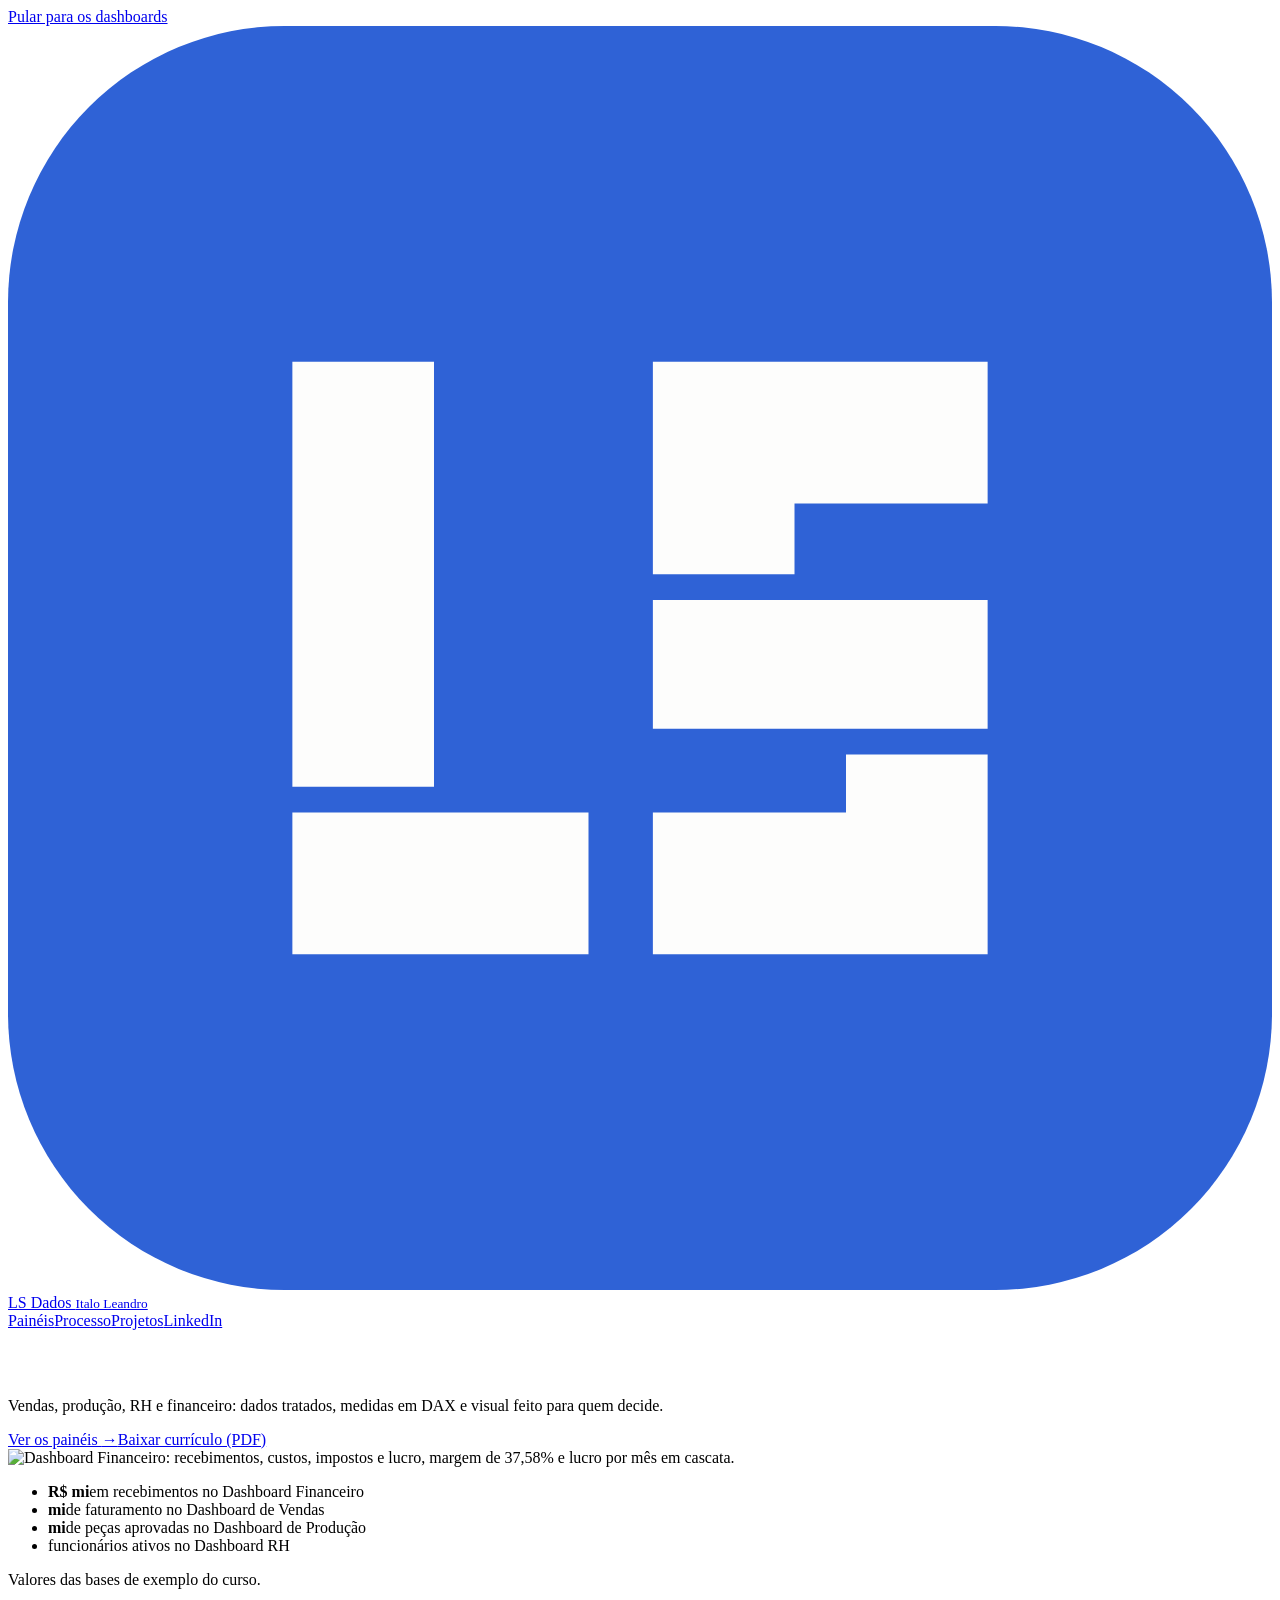
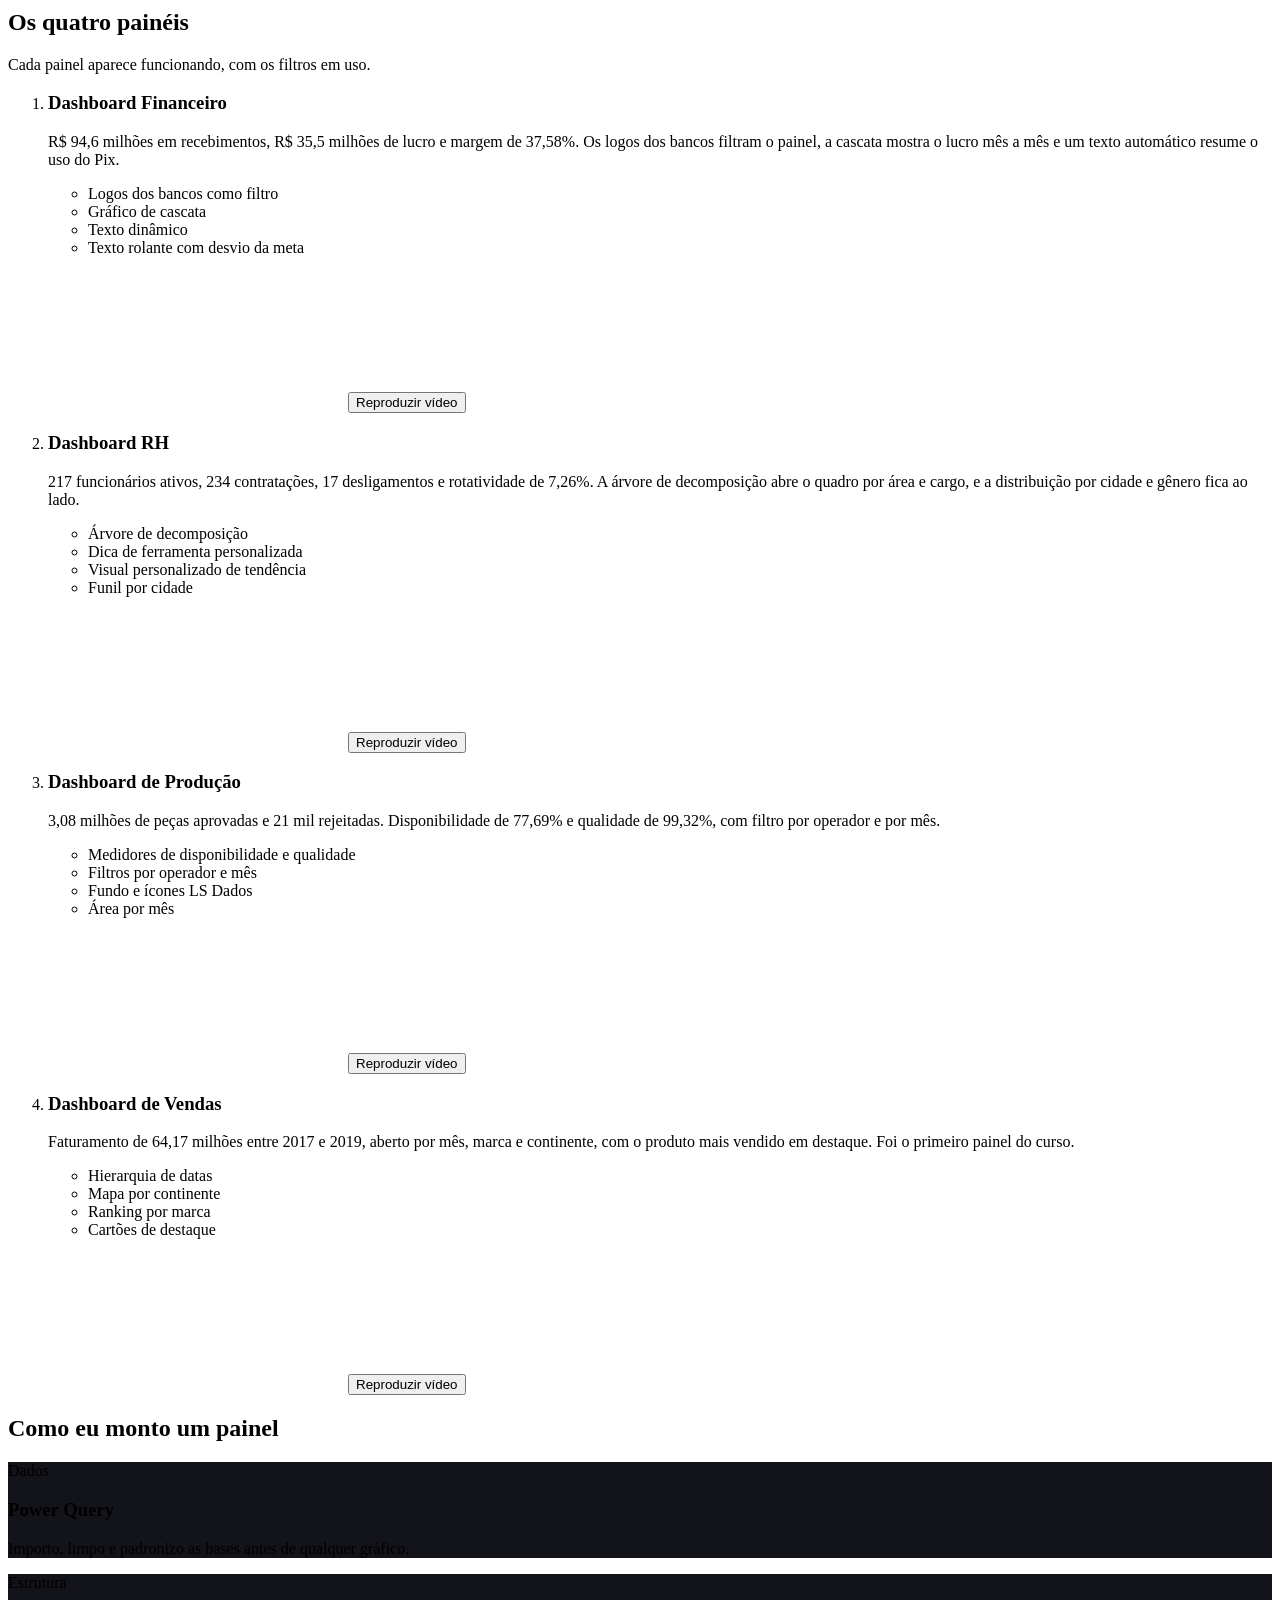
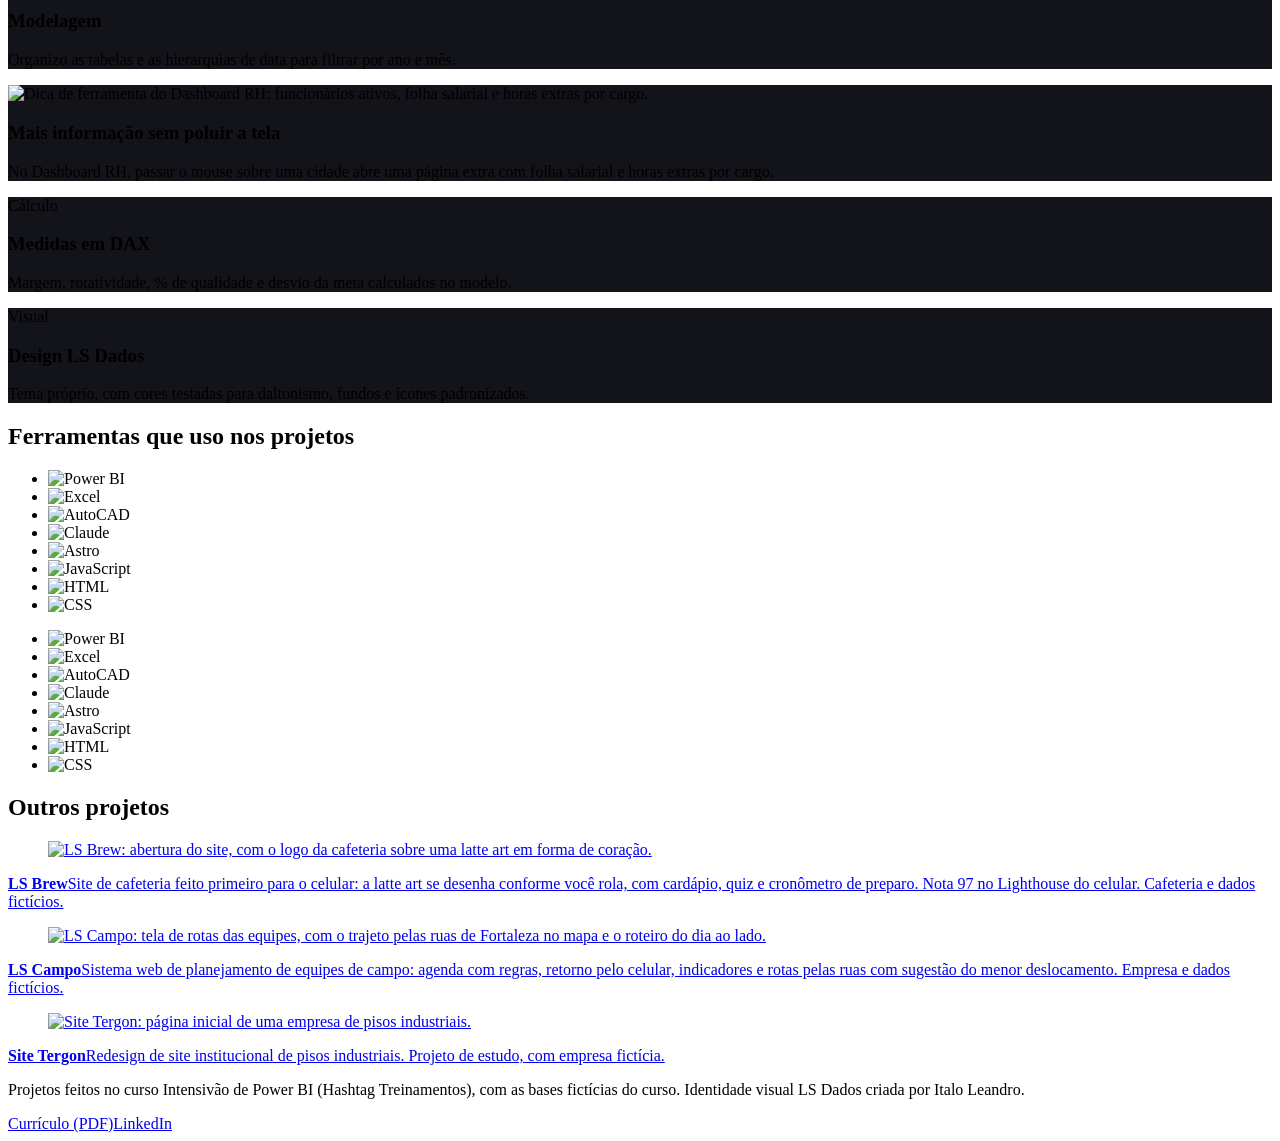
==== commit f098bbbd: "Vitrine: LS Brew em Outros projetos Co-Authored-By: Claude Opus 5.5 <noreply@anthropic.com>" ====
--- a/index.html
+++ b/index.html
@@ -1 +1 @@
-<!DOCTYPE html><html lang="pt-BR"><head><meta charset="utf-8"><meta name="viewport" content="width=device-width,initial-scale=1"><title>LS Dados · Dashboards em Power BI por Italo Leandro</title><meta name="description" content="Quatro dashboards em Power BI (vendas, produção, RH e financeiro) com identidade visual própria, feitos por Italo Leandro."><meta name="theme-color" content="#0B0A0F"><link rel="canonical" href="https://italoleandrojs.github.io/ls-dados/"><meta property="og:type" content="website"><meta property="og:locale" content="pt_BR"><meta property="og:site_name" content="LS Dados"><meta property="og:title" content="Vitrine de Dashboards · Italo Leandro"><meta property="og:description" content="Vendas, produção, RH e financeiro em Power BI, com identidade visual própria LS Dados."><meta property="og:url" content="https://italoleandrojs.github.io/ls-dados/"><meta property="og:image" content="https://italoleandrojs.github.io/ls-dados/og.png"><meta property="og:image:width" content="1200"><meta property="og:image:height" content="627"><meta name="twitter:card" content="summary_large_image"><link rel="icon" href="/ls-dados/favicon.svg" type="image/svg+xml"><noscript><style>.hero-title span{opacity:1!important;filter:none!important;transform:none!important}.rise{opacity:1!important;transform:none!important;animation:none!important}</style></noscript><script async data-goatcounter="https://italolsdates.goatcounter.com/count" src="//gc.zgo.at/count.js"></script><link rel="stylesheet" href="/ls-dados/assets/index.0V0jB0fn.css"></head><body><a class="skip" href="#painel">Pular para os dashboards</a><header class="nav"><div class="wrap"><a class="brand" href="#topo" aria-label="LS Dados, início"><svg viewBox="0 0 256 256" aria-hidden="true"><rect width="256" height="256" rx="56" fill="#2F62D6"></rect><g transform="translate(128 128) scale(0.6519) translate(-128 -128)" fill="#FDFDFC"><path d="M20 36 H64 V168 H20 Z"></path><path d="M20 176 H112 V220 H20 Z"></path><path d="M132 36 H236 V80 H176 V102 H132 Z"></path><path d="M132 110 H236 V150 H132 Z"></path><path d="M192 158 H236 V220 H132 V176 H192 Z"></path></g></svg>LS Dados <small>Italo Leandro</small></a><nav class="nav-links" aria-label="Seções"><a href="#painel">Painéis</a><a href="#processo">Processo</a><a href="#projetos">Projetos</a><a class="btn btn-ghost" href="https://www.linkedin.com/in/italo-leandro-1a41a7245/" target="_blank" rel="noopener">LinkedIn</a></nav></div></header><main id="topo"><section class="hero"><style>astro-island,astro-slot,astro-static-slot{display:contents}</style><script>(()=>{var l=(n,t)=>{let i=async()=>{await(await n())()},e=typeof t.value=="object"?t.value:void 0,s={timeout:e==null?void 0:e.timeout};"requestIdleCallback"in window?window.requestIdleCallback(i,s):setTimeout(i,s.timeout||200)};(self.Astro||(self.Astro={})).idle=l;window.dispatchEvent(new Event("astro:idle"));})();</script><script>(()=>{var g=Object.defineProperty;var w=(a,s,c)=>s in a?g(a,s,{enumerable:!0,configurable:!0,writable:!0,value:c}):a[s]=c;var l=(a,s,c)=>w(a,typeof s!="symbol"?s+"":s,c);var E=new Set(["__proto__","constructor","prototype"]);{let a={0:t=>y(t),1:t=>c(t),2:t=>new RegExp(t),3:t=>new Date(t),4:t=>new Map(c(t)),5:t=>new Set(c(t)),6:t=>BigInt(t),7:t=>new URL(t),8:t=>new Uint8Array(t),9:t=>new Uint16Array(t),10:t=>new Uint32Array(t),11:t=>Number.POSITIVE_INFINITY*t},s=t=>{let[p,e]=t;return p in a?a[p](e):void 0},c=t=>t.map(s),y=t=>typeof t!="object"||t===null?t:Object.fromEntries(Object.entries(t).map(([p,e])=>[p,s(e)]));class f extends HTMLElement{constructor(){super(...arguments);l(this,"Component");l(this,"hydrator");l(this,"hydrate",async()=>{var b;if(!this.hydrator||!this.isConnected)return;let e=(b=this.parentElement)==null?void 0:b.closest("astro-island[ssr]");if(e){e.addEventListener("astro:hydrate",this.hydrate,{once:!0});return}let r=this.querySelectorAll("astro-slot"),n={},d=this.querySelectorAll("template[data-astro-template]");for(let o of d){let i=o.closest(this.tagName);i!=null&&i.isSameNode(this)&&(n[o.getAttribute("data-astro-template")||"default"]=o.innerHTML,o.remove())}for(let o of r){let i=o.closest(this.tagName);i!=null&&i.isSameNode(this)&&(n[o.getAttribute("name")||"default"]=o.innerHTML)}let u;try{u=this.hasAttribute("props")?y(JSON.parse(this.getAttribute("props"))):{}}catch(o){let i=this.getAttribute("component-url")||"<unknown>",v=this.getAttribute("component-export");throw v&&(i+=` (export ${v})`),console.error(`[hydrate] Error parsing props for component ${i}`,this.getAttribute("props"),o),o}let h;await this.hydrator(this)(this.Component,u,n,{client:this.getAttribute("client")}),this.removeAttribute("ssr"),this.dispatchEvent(new CustomEvent("astro:hydrate"))});l(this,"unmount",()=>{this.isConnected||this.dispatchEvent(new CustomEvent("astro:unmount"))})}disconnectedCallback(){document.removeEventListener("astro:after-swap",this.unmount),document.addEventListener("astro:after-swap",this.unmount,{once:!0})}connectedCallback(){if(!this.hasAttribute("await-children")||document.readyState==="interactive"||document.readyState==="complete")this.childrenConnectedCallback();else{let e=()=>{document.removeEventListener("DOMContentLoaded",e),r.disconnect(),this.childrenConnectedCallback()},r=new MutationObserver(()=>{var n;((n=this.lastChild)==null?void 0:n.nodeType)===Node.COMMENT_NODE&&this.lastChild.nodeValue==="astro:end"&&(this.lastChild.remove(),e())});r.observe(this,{childList:!0}),document.addEventListener("DOMContentLoaded",e)}}async childrenConnectedCallback(){let e=this.getAttribute("before-hydration-url");e&&await import(e),this.start()}getRetryImportUrl(e){let r=new URL(e,document.baseURI);return r.searchParams.set("astro-retry",Date.now().toString()),r.toString()}async importWithRetry(e){try{return await import(e)}catch(r){return await new Promise(n=>setTimeout(n,1e3)),import(this.getRetryImportUrl(e))}}handleHydrationError(e){let r=this.getAttribute("component-url"),n=new CustomEvent("astro:hydration-error",{cancelable:!0,bubbles:!0,composed:!0,detail:{error:e,componentUrl:r}});this.dispatchEvent(n)&&console.error(`[astro-island] Error hydrating ${r}`,e)}async start(){let e=JSON.parse(this.getAttribute("opts")),r=this.getAttribute("client");if(Astro[r]===void 0){window.addEventListener(`astro:${r}`,()=>this.start(),{once:!0});return}try{await Astro[r](async()=>{let n=this.getAttribute("renderer-url");try{let[d,{default:u}]=await Promise.all([this.importWithRetry(this.getAttribute("component-url")),n?this.importWithRetry(n):Promise.resolve({default:()=>()=>{}})]),h=this.getAttribute("component-export")||"default";if(h.includes(".")){this.Component=d;for(let m of h.split(".")){if(E.has(m)||!this.Component||typeof this.Component!="object"&&typeof this.Component!="function"||!Object.hasOwn(this.Component,m))throw new Error(`Invalid component export path: ${h}`);this.Component=this.Component[m]}}else{if(E.has(h))throw new Error(`Invalid component export path: ${h}`);this.Component=d[h]}return this.hydrator=u,this.hydrate}catch(d){return this.handleHydrationError(d),()=>{}}},e,this)}catch(n){this.handleHydrationError(n)}}attributeChangedCallback(){this.hydrate()}}l(f,"observedAttributes",["props"]),customElements.get("astro-island")||customElements.define("astro-island",f)}})();</script><astro-island uid="2dgmRN" prefix="r7" component-url="/ls-dados/assets/Aurora.C302Enwi.js" component-export="default" renderer-url="/ls-dados/assets/client.B5V89HZC.js" props="{}" ssr client="idle" opts="{&quot;name&quot;:&quot;Aurora&quot;,&quot;value&quot;:true}" await-children><div class="aurora" aria-hidden="true"></div><!--astro:end--></astro-island><div class="wrap"><script>(()=>{var e=async t=>{await(await t())()};(self.Astro||(self.Astro={})).load=e;window.dispatchEvent(new Event("astro:load"));})();</script><astro-island uid="Zh3xT9" prefix="r8" component-url="/ls-dados/assets/HeroTitle.B_-Fz3_t.js" component-export="default" renderer-url="/ls-dados/assets/client.B5V89HZC.js" props="{&quot;text&quot;:[0,&quot;Dashboards em Power BI com identidade própria.&quot;]}" ssr client="load" opts="{&quot;name&quot;:&quot;HeroTitle&quot;,&quot;value&quot;:true}" await-children><h1 class="hero-title" style="display:flex;flex-wrap:wrap"><span style="display:inline-block;filter:blur(10px);opacity:0;transform:translateY(-50px)">Dashboards<!-- --> </span><span style="display:inline-block;filter:blur(10px);opacity:0;transform:translateY(-50px)">em<!-- --> </span><span style="display:inline-block;filter:blur(10px);opacity:0;transform:translateY(-50px)">Power BI<!-- --> </span><span style="display:inline-block;filter:blur(10px);opacity:0;transform:translateY(-50px)">com<!-- --> </span><span style="display:inline-block;filter:blur(10px);opacity:0;transform:translateY(-50px)">identidade<!-- --> </span><span style="display:inline-block;filter:blur(10px);opacity:0;transform:translateY(-50px)">própria.</span></h1><!--astro:end--></astro-island><div class="hero-text"><p class="sub rise" style="--i:3">Vendas, produção, RH e financeiro: dados tratados, medidas em DAX e visual feito para quem decide.</p><div class="ctas rise" style="--i:4"><a class="btn btn-primary" href="#painel">Ver os painéis <span aria-hidden="true">→</span></a><a class="btn btn-ghost" href="/ls-dados/curriculo-italo-leandro.pdf" download="Curriculo Italo Leandro.pdf">Baixar currículo (PDF)</a></div></div><div class="shot rise" style="--i:2"><img src="/ls-dados/img/financeiro-1600.webp" srcset="/ls-dados/img/financeiro-960.webp 960w, /ls-dados/img/financeiro-1600.webp 1600w" sizes="(max-width: 900px) 100vw, 700px" width="1600" height="900" alt="Dashboard Financeiro: recebimentos, custos, impostos e lucro, margem de 37,58% e lucro por mês em cascata." fetchpriority="high"></div></div></section><div class="stats-band"><div class="wrap"><astro-island uid="dfAHo" prefix="r9" component-url="/ls-dados/assets/Stats.QoeeflW1.js" component-export="default" renderer-url="/ls-dados/assets/client.B5V89HZC.js" props="{}" ssr client="load" opts="{&quot;name&quot;:&quot;Stats&quot;,&quot;value&quot;:true}" await-children><ul class="stats"><li><b class="stat-num">R$ <span class=""></span> mi</b><span>em recebimentos no Dashboard Financeiro</span></li><li><b class="stat-num"><span class=""></span> mi</b><span>de faturamento no Dashboard de Vendas</span></li><li><b class="stat-num"><span class=""></span> mi</b><span>de peças aprovadas no Dashboard de Produção</span></li><li><b class="stat-num"><span class=""></span></b><span>funcionários ativos no Dashboard RH</span></li></ul><!--astro:end--></astro-island><p class="stats-note">Valores das bases de exemplo do curso.</p></div></div><section class="painel" id="painel" aria-labelledby="t-painel"><div class="wrap"><header><h2 class="sec" id="t-painel">Os quatro painéis</h2><p class="lead">Cada painel aparece funcionando, com os filtros em uso.</p></header><astro-island uid="pTkxe" prefix="r10" component-url="/ls-dados/assets/DashboardStack.Cm_nufkJ.js" component-export="default" renderer-url="/ls-dados/assets/client.B5V89HZC.js" props="{}" ssr client="load" opts="{&quot;name&quot;:&quot;DashboardStack&quot;,&quot;value&quot;:true}" await-children><ol class="stack"><li class="stack-item" data-stack="0" style="--i:0"><article class="stack-card" aria-labelledby="dash-financeiro"><div class="stack-info"><h3 id="dash-financeiro">Dashboard Financeiro</h3><p>R$ 94,6 milhões em recebimentos, R$ 35,5 milhões de lucro e margem de 37,58%. Os logos dos bancos filtram o painel, a cascata mostra o lucro mês a mês e um texto automático resume o uso do Pix.</p><ul class="chips" aria-label="Recursos usados"><li>Logos dos bancos como filtro</li><li>Gráfico de cascata</li><li>Texto dinâmico</li><li>Texto rolante com desvio da meta</li></ul></div><div class="stack-media"><video muted="" loop="" playsInline="" preload="metadata" poster="/ls-dados/img/financeiro-1600.webp" aria-label="Gravação do Dashboard Financeiro"><source src="/ls-dados/video/financeiro.mp4" type="video/mp4"/></video><button type="button" class="pause">Reproduzir vídeo</button></div></article></li><li class="stack-item" data-stack="1" style="--i:1"><article class="stack-card" aria-labelledby="dash-rh"><div class="stack-info"><h3 id="dash-rh">Dashboard RH</h3><p>217 funcionários ativos, 234 contratações, 17 desligamentos e rotatividade de 7,26%. A árvore de decomposição abre o quadro por área e cargo, e a distribuição por cidade e gênero fica ao lado.</p><ul class="chips" aria-label="Recursos usados"><li>Árvore de decomposição</li><li>Dica de ferramenta personalizada</li><li>Visual personalizado de tendência</li><li>Funil por cidade</li></ul></div><div class="stack-media"><video muted="" loop="" playsInline="" preload="metadata" poster="/ls-dados/img/rh-1600.webp" aria-label="Gravação do Dashboard RH"><source src="/ls-dados/video/rh.mp4" type="video/mp4"/></video><button type="button" class="pause">Reproduzir vídeo</button></div></article></li><li class="stack-item" data-stack="2" style="--i:2"><article class="stack-card" aria-labelledby="dash-producao"><div class="stack-info"><h3 id="dash-producao">Dashboard de Produção</h3><p>3,08 milhões de peças aprovadas e 21 mil rejeitadas. Disponibilidade de 77,69% e qualidade de 99,32%, com filtro por operador e por mês.</p><ul class="chips" aria-label="Recursos usados"><li>Medidores de disponibilidade e qualidade</li><li>Filtros por operador e mês</li><li>Fundo e ícones LS Dados</li><li>Área por mês</li></ul></div><div class="stack-media"><video muted="" loop="" playsInline="" preload="metadata" poster="/ls-dados/img/producao-1600.webp" aria-label="Gravação do Dashboard de Produção"><source src="/ls-dados/video/producao.mp4" type="video/mp4"/></video><button type="button" class="pause">Reproduzir vídeo</button></div></article></li><li class="stack-item" data-stack="3" style="--i:3"><article class="stack-card" aria-labelledby="dash-vendas"><div class="stack-info"><h3 id="dash-vendas">Dashboard de Vendas</h3><p>Faturamento de 64,17 milhões entre 2017 e 2019, aberto por mês, marca e continente, com o produto mais vendido em destaque. Foi o primeiro painel do curso.</p><ul class="chips" aria-label="Recursos usados"><li>Hierarquia de datas</li><li>Mapa por continente</li><li>Ranking por marca</li><li>Cartões de destaque</li></ul></div><div class="stack-media"><video muted="" loop="" playsInline="" preload="metadata" poster="/ls-dados/img/vendas-1600.webp" aria-label="Gravação do Dashboard de Vendas"><source src="/ls-dados/video/vendas.mp4" type="video/mp4"/></video><button type="button" class="pause">Reproduzir vídeo</button></div></article></li></ol><!--astro:end--></astro-island></div></section><section class="process" id="processo" aria-labelledby="t-processo"><div class="wrap"><h2 class="sec" id="t-processo">Como eu monto um painel</h2><script>(()=>{var a=(s,i,o)=>{let r=async()=>{await(await s())()},t=typeof i.value=="object"?i.value:void 0,c={rootMargin:t==null?void 0:t.rootMargin},n=new IntersectionObserver(e=>{for(let l of e)if(l.isIntersecting){n.disconnect(),r();break}},c);for(let e of o.children)n.observe(e)};(self.Astro||(self.Astro={})).visible=a;window.dispatchEvent(new Event("astro:visible"));})();</script><astro-island uid="1BLAIw" prefix="r11" component-url="/ls-dados/assets/ProcessBento.CAF6qqXb.js" component-export="default" renderer-url="/ls-dados/assets/client.B5V89HZC.js" props="{}" ssr client="visible" opts="{&quot;name&quot;:&quot;ProcessBento&quot;,&quot;value&quot;:true}" await-children><div class="card-grid bento-section"><div class="magic-bento-card bento-pq  magic-bento-card--border-glow" style="background-color:#13131A;--glow-color:91, 140, 240"><div class="magic-bento-card__header"><div class="magic-bento-card__label">Dados</div></div><div class="magic-bento-card__content"><h3 class="magic-bento-card__title">Power Query</h3><p class="magic-bento-card__description">Importo, limpo e padronizo as bases antes de qualquer gráfico.</p></div></div><div class="magic-bento-card bento-md  magic-bento-card--border-glow" style="background-color:#13131A;--glow-color:91, 140, 240"><div class="magic-bento-card__header"><div class="magic-bento-card__label">Estrutura</div></div><div class="magic-bento-card__content"><h3 class="magic-bento-card__title">Modelagem</h3><p class="magic-bento-card__description">Organizo as tabelas e as hierarquias de data para filtrar por ano e mês.</p></div></div><div class="magic-bento-card bento-tip  magic-bento-card--border-glow" style="background-color:#13131A;--glow-color:91, 140, 240"><img class="magic-bento-card__image" src="/ls-dados/img/rh-tooltip-960.webp" alt="Dica de ferramenta do Dashboard RH: funcionários ativos, folha salarial e horas extras por cargo." loading="lazy" width="960" height="720"/><div class="magic-bento-card__header"><div class="magic-bento-card__label"></div></div><div class="magic-bento-card__content"><h3 class="magic-bento-card__title">Mais informação sem poluir a tela</h3><p class="magic-bento-card__description">No Dashboard RH, passar o mouse sobre uma cidade abre uma página extra com folha salarial e horas extras por cargo.</p></div></div><div class="magic-bento-card bento-dax  magic-bento-card--border-glow" style="background-color:#13131A;--glow-color:91, 140, 240"><div class="magic-bento-card__header"><div class="magic-bento-card__label">Cálculo</div></div><div class="magic-bento-card__content"><h3 class="magic-bento-card__title">Medidas em DAX</h3><p class="magic-bento-card__description">Margem, rotatividade, % de qualidade e desvio da meta calculados no modelo.</p></div></div><div class="magic-bento-card bento-ds  magic-bento-card--border-glow" style="background-color:#13131A;--glow-color:91, 140, 240"><div class="magic-bento-card__header"><div class="magic-bento-card__label">Visual</div></div><div class="magic-bento-card__content"><h3 class="magic-bento-card__title">Design LS Dados</h3><p class="magic-bento-card__description">Tema próprio, com cores testadas para daltonismo, fundos e ícones padronizados.</p></div></div></div><!--astro:end--></astro-island></div></section><section class="tools" aria-labelledby="t-tools"><div class="wrap"><h2 id="t-tools">Ferramentas que uso nos projetos</h2></div><astro-island uid="ZSHREt" prefix="r12" component-url="/ls-dados/assets/ToolsLoop.CF8thc_s.js" component-export="default" renderer-url="/ls-dados/assets/client.B5V89HZC.js" props="{}" ssr client="visible" opts="{&quot;name&quot;:&quot;ToolsLoop&quot;,&quot;value&quot;:true}" await-children><div class="logoloop logoloop--horizontal logoloop--fade" style="width:100%;--logoloop-gap:64px;--logoloop-logoHeight:30px;--logoloop-fadeColor:#0B0A0F" role="region" aria-label="Ferramentas usadas nos projetos"><div class="logoloop__track"><ul class="logoloop__list" role="list" aria-hidden="false"><li class="logoloop__item" role="listitem"><img src="/ls-dados/logos/powerbi.svg" alt="Power BI" title="Power BI" loading="lazy" decoding="async" draggable="false"/></li><li class="logoloop__item" role="listitem"><img src="/ls-dados/logos/microsoftexcel.svg" alt="Excel" title="Excel" loading="lazy" decoding="async" draggable="false"/></li><li class="logoloop__item" role="listitem"><img src="/ls-dados/logos/autocad.svg" alt="AutoCAD" title="AutoCAD" loading="lazy" decoding="async" draggable="false"/></li><li class="logoloop__item" role="listitem"><img src="/ls-dados/logos/claude.svg" alt="Claude" title="Claude" loading="lazy" decoding="async" draggable="false"/></li><li class="logoloop__item" role="listitem"><img src="/ls-dados/logos/astro.svg" alt="Astro" title="Astro" loading="lazy" decoding="async" draggable="false"/></li><li class="logoloop__item" role="listitem"><img src="/ls-dados/logos/javascript.svg" alt="JavaScript" title="JavaScript" loading="lazy" decoding="async" draggable="false"/></li><li class="logoloop__item" role="listitem"><img src="/ls-dados/logos/html5.svg" alt="HTML" title="HTML" loading="lazy" decoding="async" draggable="false"/></li><li class="logoloop__item" role="listitem"><img src="/ls-dados/logos/css.svg" alt="CSS" title="CSS" loading="lazy" decoding="async" draggable="false"/></li></ul><ul class="logoloop__list" role="list" aria-hidden="true"><li class="logoloop__item" role="listitem"><img src="/ls-dados/logos/powerbi.svg" alt="Power BI" title="Power BI" loading="lazy" decoding="async" draggable="false"/></li><li class="logoloop__item" role="listitem"><img src="/ls-dados/logos/microsoftexcel.svg" alt="Excel" title="Excel" loading="lazy" decoding="async" draggable="false"/></li><li class="logoloop__item" role="listitem"><img src="/ls-dados/logos/autocad.svg" alt="AutoCAD" title="AutoCAD" loading="lazy" decoding="async" draggable="false"/></li><li class="logoloop__item" role="listitem"><img src="/ls-dados/logos/claude.svg" alt="Claude" title="Claude" loading="lazy" decoding="async" draggable="false"/></li><li class="logoloop__item" role="listitem"><img src="/ls-dados/logos/astro.svg" alt="Astro" title="Astro" loading="lazy" decoding="async" draggable="false"/></li><li class="logoloop__item" role="listitem"><img src="/ls-dados/logos/javascript.svg" alt="JavaScript" title="JavaScript" loading="lazy" decoding="async" draggable="false"/></li><li class="logoloop__item" role="listitem"><img src="/ls-dados/logos/html5.svg" alt="HTML" title="HTML" loading="lazy" decoding="async" draggable="false"/></li><li class="logoloop__item" role="listitem"><img src="/ls-dados/logos/css.svg" alt="CSS" title="CSS" loading="lazy" decoding="async" draggable="false"/></li></ul></div></div><!--astro:end--></astro-island></section><section class="mais" id="projetos" aria-labelledby="t-mais"><div class="wrap"><h2 class="sec" id="t-mais">Outros projetos</h2><astro-island uid="1I4UYm" prefix="r13" component-url="/ls-dados/assets/Projects.DHUQqyOF.js" component-export="default" renderer-url="/ls-dados/assets/client.B5V89HZC.js" props="{}" ssr client="visible" opts="{&quot;name&quot;:&quot;Projects&quot;,&quot;value&quot;:true}" await-children><div class="proj-grid"><a class="proj proj-a" href="https://italoleandrojs.github.io/ls-campo/" target="_blank" rel="noopener"><div class="proj-media"><figure class="tilted-card-figure" style="height:100%;width:100%"><div class="tilted-card-inner" style="width:100%;height:100%;transform:none"><img src="/ls-dados/img/ls-campo-rotas.webp" alt="LS Campo: tela de rotas das equipes, com o trajeto pelas ruas de Fortaleza no mapa e o roteiro do dia ao lado." class="tilted-card-img" style="width:100%;height:100%"/></div></figure></div><b>LS Campo</b><span>Sistema web de planejamento de equipes de campo: agenda com regras, retorno pelo celular, indicadores e rotas pelas ruas com sugestão do menor deslocamento. Empresa e dados fictícios.</span></a><a class="proj proj-b" href="https://pisostergon.netlify.app/" target="_blank" rel="noopener"><div class="proj-media"><figure class="tilted-card-figure" style="height:100%;width:100%"><div class="tilted-card-inner" style="width:100%;height:100%;transform:none"><img src="/ls-dados/img/tergon-tela.webp" alt="Site Tergon: página inicial de uma empresa de pisos industriais." class="tilted-card-img" style="width:100%;height:100%"/></div></figure></div><b>Site Tergon</b><span>Redesign de site institucional de pisos industriais. Projeto de estudo, com empresa fictícia.</span></a></div><!--astro:end--></astro-island></div></section></main><footer><div class="wrap"><p>Projetos feitos no curso Intensivão de Power BI (Hashtag Treinamentos), com as bases fictícias do curso. Identidade visual LS Dados criada por Italo Leandro.</p><div class="footer-acoes"><a class="btn btn-ghost" href="/ls-dados/curriculo-italo-leandro.pdf" download="Curriculo Italo Leandro.pdf">Currículo (PDF)</a><a class="btn btn-ghost" href="https://www.linkedin.com/in/italo-leandro-1a41a7245/" target="_blank" rel="noopener">LinkedIn</a></div></div></footer></body></html>+<!DOCTYPE html><html lang="pt-BR"><head><meta charset="utf-8"><meta name="viewport" content="width=device-width,initial-scale=1"><title>LS Dados · Dashboards em Power BI por Italo Leandro</title><meta name="description" content="Quatro dashboards em Power BI (vendas, produção, RH e financeiro) com identidade visual própria, feitos por Italo Leandro."><meta name="theme-color" content="#0B0A0F"><link rel="canonical" href="https://italoleandrojs.github.io/ls-dados/"><meta property="og:type" content="website"><meta property="og:locale" content="pt_BR"><meta property="og:site_name" content="LS Dados"><meta property="og:title" content="Vitrine de Dashboards · Italo Leandro"><meta property="og:description" content="Vendas, produção, RH e financeiro em Power BI, com identidade visual própria LS Dados."><meta property="og:url" content="https://italoleandrojs.github.io/ls-dados/"><meta property="og:image" content="https://italoleandrojs.github.io/ls-dados/og.png"><meta property="og:image:width" content="1200"><meta property="og:image:height" content="627"><meta name="twitter:card" content="summary_large_image"><link rel="icon" href="/ls-dados/favicon.svg" type="image/svg+xml"><noscript><style>.hero-title span{opacity:1!important;filter:none!important;transform:none!important}.rise{opacity:1!important;transform:none!important;animation:none!important}</style></noscript><script async data-goatcounter="https://italolsdates.goatcounter.com/count" src="//gc.zgo.at/count.js"></script><link rel="stylesheet" href="/ls-dados/assets/index.0V0jB0fn.css"></head><body><a class="skip" href="#painel">Pular para os dashboards</a><header class="nav"><div class="wrap"><a class="brand" href="#topo" aria-label="LS Dados, início"><svg viewBox="0 0 256 256" aria-hidden="true"><rect width="256" height="256" rx="56" fill="#2F62D6"></rect><g transform="translate(128 128) scale(0.6519) translate(-128 -128)" fill="#FDFDFC"><path d="M20 36 H64 V168 H20 Z"></path><path d="M20 176 H112 V220 H20 Z"></path><path d="M132 36 H236 V80 H176 V102 H132 Z"></path><path d="M132 110 H236 V150 H132 Z"></path><path d="M192 158 H236 V220 H132 V176 H192 Z"></path></g></svg>LS Dados <small>Italo Leandro</small></a><nav class="nav-links" aria-label="Seções"><a href="#painel">Painéis</a><a href="#processo">Processo</a><a href="#projetos">Projetos</a><a class="btn btn-ghost" href="https://www.linkedin.com/in/italo-leandro-1a41a7245/" target="_blank" rel="noopener">LinkedIn</a></nav></div></header><main id="topo"><section class="hero"><style>astro-island,astro-slot,astro-static-slot{display:contents}</style><script>(()=>{var l=(n,t)=>{let i=async()=>{await(await n())()},e=typeof t.value=="object"?t.value:void 0,s={timeout:e==null?void 0:e.timeout};"requestIdleCallback"in window?window.requestIdleCallback(i,s):setTimeout(i,s.timeout||200)};(self.Astro||(self.Astro={})).idle=l;window.dispatchEvent(new Event("astro:idle"));})();</script><script>(()=>{var g=Object.defineProperty;var w=(a,s,c)=>s in a?g(a,s,{enumerable:!0,configurable:!0,writable:!0,value:c}):a[s]=c;var l=(a,s,c)=>w(a,typeof s!="symbol"?s+"":s,c);var E=new Set(["__proto__","constructor","prototype"]);{let a={0:t=>y(t),1:t=>c(t),2:t=>new RegExp(t),3:t=>new Date(t),4:t=>new Map(c(t)),5:t=>new Set(c(t)),6:t=>BigInt(t),7:t=>new URL(t),8:t=>new Uint8Array(t),9:t=>new Uint16Array(t),10:t=>new Uint32Array(t),11:t=>Number.POSITIVE_INFINITY*t},s=t=>{let[p,e]=t;return p in a?a[p](e):void 0},c=t=>t.map(s),y=t=>typeof t!="object"||t===null?t:Object.fromEntries(Object.entries(t).map(([p,e])=>[p,s(e)]));class f extends HTMLElement{constructor(){super(...arguments);l(this,"Component");l(this,"hydrator");l(this,"hydrate",async()=>{var b;if(!this.hydrator||!this.isConnected)return;let e=(b=this.parentElement)==null?void 0:b.closest("astro-island[ssr]");if(e){e.addEventListener("astro:hydrate",this.hydrate,{once:!0});return}let r=this.querySelectorAll("astro-slot"),n={},d=this.querySelectorAll("template[data-astro-template]");for(let o of d){let i=o.closest(this.tagName);i!=null&&i.isSameNode(this)&&(n[o.getAttribute("data-astro-template")||"default"]=o.innerHTML,o.remove())}for(let o of r){let i=o.closest(this.tagName);i!=null&&i.isSameNode(this)&&(n[o.getAttribute("name")||"default"]=o.innerHTML)}let u;try{u=this.hasAttribute("props")?y(JSON.parse(this.getAttribute("props"))):{}}catch(o){let i=this.getAttribute("component-url")||"<unknown>",v=this.getAttribute("component-export");throw v&&(i+=` (export ${v})`),console.error(`[hydrate] Error parsing props for component ${i}`,this.getAttribute("props"),o),o}let h;await this.hydrator(this)(this.Component,u,n,{client:this.getAttribute("client")}),this.removeAttribute("ssr"),this.dispatchEvent(new CustomEvent("astro:hydrate"))});l(this,"unmount",()=>{this.isConnected||this.dispatchEvent(new CustomEvent("astro:unmount"))})}disconnectedCallback(){document.removeEventListener("astro:after-swap",this.unmount),document.addEventListener("astro:after-swap",this.unmount,{once:!0})}connectedCallback(){if(!this.hasAttribute("await-children")||document.readyState==="interactive"||document.readyState==="complete")this.childrenConnectedCallback();else{let e=()=>{document.removeEventListener("DOMContentLoaded",e),r.disconnect(),this.childrenConnectedCallback()},r=new MutationObserver(()=>{var n;((n=this.lastChild)==null?void 0:n.nodeType)===Node.COMMENT_NODE&&this.lastChild.nodeValue==="astro:end"&&(this.lastChild.remove(),e())});r.observe(this,{childList:!0}),document.addEventListener("DOMContentLoaded",e)}}async childrenConnectedCallback(){let e=this.getAttribute("before-hydration-url");e&&await import(e),this.start()}getRetryImportUrl(e){let r=new URL(e,document.baseURI);return r.searchParams.set("astro-retry",Date.now().toString()),r.toString()}async importWithRetry(e){try{return await import(e)}catch(r){return await new Promise(n=>setTimeout(n,1e3)),import(this.getRetryImportUrl(e))}}handleHydrationError(e){let r=this.getAttribute("component-url"),n=new CustomEvent("astro:hydration-error",{cancelable:!0,bubbles:!0,composed:!0,detail:{error:e,componentUrl:r}});this.dispatchEvent(n)&&console.error(`[astro-island] Error hydrating ${r}`,e)}async start(){let e=JSON.parse(this.getAttribute("opts")),r=this.getAttribute("client");if(Astro[r]===void 0){window.addEventListener(`astro:${r}`,()=>this.start(),{once:!0});return}try{await Astro[r](async()=>{let n=this.getAttribute("renderer-url");try{let[d,{default:u}]=await Promise.all([this.importWithRetry(this.getAttribute("component-url")),n?this.importWithRetry(n):Promise.resolve({default:()=>()=>{}})]),h=this.getAttribute("component-export")||"default";if(h.includes(".")){this.Component=d;for(let m of h.split(".")){if(E.has(m)||!this.Component||typeof this.Component!="object"&&typeof this.Component!="function"||!Object.hasOwn(this.Component,m))throw new Error(`Invalid component export path: ${h}`);this.Component=this.Component[m]}}else{if(E.has(h))throw new Error(`Invalid component export path: ${h}`);this.Component=d[h]}return this.hydrator=u,this.hydrate}catch(d){return this.handleHydrationError(d),()=>{}}},e,this)}catch(n){this.handleHydrationError(n)}}attributeChangedCallback(){this.hydrate()}}l(f,"observedAttributes",["props"]),customElements.get("astro-island")||customElements.define("astro-island",f)}})();</script><astro-island uid="2dgmRN" prefix="r7" component-url="/ls-dados/assets/Aurora.C302Enwi.js" component-export="default" renderer-url="/ls-dados/assets/client.B5V89HZC.js" props="{}" ssr client="idle" opts="{&quot;name&quot;:&quot;Aurora&quot;,&quot;value&quot;:true}" await-children><div class="aurora" aria-hidden="true"></div><!--astro:end--></astro-island><div class="wrap"><script>(()=>{var e=async t=>{await(await t())()};(self.Astro||(self.Astro={})).load=e;window.dispatchEvent(new Event("astro:load"));})();</script><astro-island uid="Zh3xT9" prefix="r8" component-url="/ls-dados/assets/HeroTitle.B_-Fz3_t.js" component-export="default" renderer-url="/ls-dados/assets/client.B5V89HZC.js" props="{&quot;text&quot;:[0,&quot;Dashboards em Power BI com identidade própria.&quot;]}" ssr client="load" opts="{&quot;name&quot;:&quot;HeroTitle&quot;,&quot;value&quot;:true}" await-children><h1 class="hero-title" style="display:flex;flex-wrap:wrap"><span style="display:inline-block;filter:blur(10px);opacity:0;transform:translateY(-50px)">Dashboards<!-- --> </span><span style="display:inline-block;filter:blur(10px);opacity:0;transform:translateY(-50px)">em<!-- --> </span><span style="display:inline-block;filter:blur(10px);opacity:0;transform:translateY(-50px)">Power BI<!-- --> </span><span style="display:inline-block;filter:blur(10px);opacity:0;transform:translateY(-50px)">com<!-- --> </span><span style="display:inline-block;filter:blur(10px);opacity:0;transform:translateY(-50px)">identidade<!-- --> </span><span style="display:inline-block;filter:blur(10px);opacity:0;transform:translateY(-50px)">própria.</span></h1><!--astro:end--></astro-island><div class="hero-text"><p class="sub rise" style="--i:3">Vendas, produção, RH e financeiro: dados tratados, medidas em DAX e visual feito para quem decide.</p><div class="ctas rise" style="--i:4"><a class="btn btn-primary" href="#painel">Ver os painéis <span aria-hidden="true">→</span></a><a class="btn btn-ghost" href="/ls-dados/curriculo-italo-leandro.pdf" download="Curriculo Italo Leandro.pdf">Baixar currículo (PDF)</a></div></div><div class="shot rise" style="--i:2"><img src="/ls-dados/img/financeiro-1600.webp" srcset="/ls-dados/img/financeiro-960.webp 960w, /ls-dados/img/financeiro-1600.webp 1600w" sizes="(max-width: 900px) 100vw, 700px" width="1600" height="900" alt="Dashboard Financeiro: recebimentos, custos, impostos e lucro, margem de 37,58% e lucro por mês em cascata." fetchpriority="high"></div></div></section><div class="stats-band"><div class="wrap"><astro-island uid="dfAHo" prefix="r9" component-url="/ls-dados/assets/Stats.QoeeflW1.js" component-export="default" renderer-url="/ls-dados/assets/client.B5V89HZC.js" props="{}" ssr client="load" opts="{&quot;name&quot;:&quot;Stats&quot;,&quot;value&quot;:true}" await-children><ul class="stats"><li><b class="stat-num">R$ <span class=""></span> mi</b><span>em recebimentos no Dashboard Financeiro</span></li><li><b class="stat-num"><span class=""></span> mi</b><span>de faturamento no Dashboard de Vendas</span></li><li><b class="stat-num"><span class=""></span> mi</b><span>de peças aprovadas no Dashboard de Produção</span></li><li><b class="stat-num"><span class=""></span></b><span>funcionários ativos no Dashboard RH</span></li></ul><!--astro:end--></astro-island><p class="stats-note">Valores das bases de exemplo do curso.</p></div></div><section class="painel" id="painel" aria-labelledby="t-painel"><div class="wrap"><header><h2 class="sec" id="t-painel">Os quatro painéis</h2><p class="lead">Cada painel aparece funcionando, com os filtros em uso.</p></header><astro-island uid="pTkxe" prefix="r10" component-url="/ls-dados/assets/DashboardStack.Cm_nufkJ.js" component-export="default" renderer-url="/ls-dados/assets/client.B5V89HZC.js" props="{}" ssr client="load" opts="{&quot;name&quot;:&quot;DashboardStack&quot;,&quot;value&quot;:true}" await-children><ol class="stack"><li class="stack-item" data-stack="0" style="--i:0"><article class="stack-card" aria-labelledby="dash-financeiro"><div class="stack-info"><h3 id="dash-financeiro">Dashboard Financeiro</h3><p>R$ 94,6 milhões em recebimentos, R$ 35,5 milhões de lucro e margem de 37,58%. Os logos dos bancos filtram o painel, a cascata mostra o lucro mês a mês e um texto automático resume o uso do Pix.</p><ul class="chips" aria-label="Recursos usados"><li>Logos dos bancos como filtro</li><li>Gráfico de cascata</li><li>Texto dinâmico</li><li>Texto rolante com desvio da meta</li></ul></div><div class="stack-media"><video muted="" loop="" playsInline="" preload="metadata" poster="/ls-dados/img/financeiro-1600.webp" aria-label="Gravação do Dashboard Financeiro"><source src="/ls-dados/video/financeiro.mp4" type="video/mp4"/></video><button type="button" class="pause">Reproduzir vídeo</button></div></article></li><li class="stack-item" data-stack="1" style="--i:1"><article class="stack-card" aria-labelledby="dash-rh"><div class="stack-info"><h3 id="dash-rh">Dashboard RH</h3><p>217 funcionários ativos, 234 contratações, 17 desligamentos e rotatividade de 7,26%. A árvore de decomposição abre o quadro por área e cargo, e a distribuição por cidade e gênero fica ao lado.</p><ul class="chips" aria-label="Recursos usados"><li>Árvore de decomposição</li><li>Dica de ferramenta personalizada</li><li>Visual personalizado de tendência</li><li>Funil por cidade</li></ul></div><div class="stack-media"><video muted="" loop="" playsInline="" preload="metadata" poster="/ls-dados/img/rh-1600.webp" aria-label="Gravação do Dashboard RH"><source src="/ls-dados/video/rh.mp4" type="video/mp4"/></video><button type="button" class="pause">Reproduzir vídeo</button></div></article></li><li class="stack-item" data-stack="2" style="--i:2"><article class="stack-card" aria-labelledby="dash-producao"><div class="stack-info"><h3 id="dash-producao">Dashboard de Produção</h3><p>3,08 milhões de peças aprovadas e 21 mil rejeitadas. Disponibilidade de 77,69% e qualidade de 99,32%, com filtro por operador e por mês.</p><ul class="chips" aria-label="Recursos usados"><li>Medidores de disponibilidade e qualidade</li><li>Filtros por operador e mês</li><li>Fundo e ícones LS Dados</li><li>Área por mês</li></ul></div><div class="stack-media"><video muted="" loop="" playsInline="" preload="metadata" poster="/ls-dados/img/producao-1600.webp" aria-label="Gravação do Dashboard de Produção"><source src="/ls-dados/video/producao.mp4" type="video/mp4"/></video><button type="button" class="pause">Reproduzir vídeo</button></div></article></li><li class="stack-item" data-stack="3" style="--i:3"><article class="stack-card" aria-labelledby="dash-vendas"><div class="stack-info"><h3 id="dash-vendas">Dashboard de Vendas</h3><p>Faturamento de 64,17 milhões entre 2017 e 2019, aberto por mês, marca e continente, com o produto mais vendido em destaque. Foi o primeiro painel do curso.</p><ul class="chips" aria-label="Recursos usados"><li>Hierarquia de datas</li><li>Mapa por continente</li><li>Ranking por marca</li><li>Cartões de destaque</li></ul></div><div class="stack-media"><video muted="" loop="" playsInline="" preload="metadata" poster="/ls-dados/img/vendas-1600.webp" aria-label="Gravação do Dashboard de Vendas"><source src="/ls-dados/video/vendas.mp4" type="video/mp4"/></video><button type="button" class="pause">Reproduzir vídeo</button></div></article></li></ol><!--astro:end--></astro-island></div></section><section class="process" id="processo" aria-labelledby="t-processo"><div class="wrap"><h2 class="sec" id="t-processo">Como eu monto um painel</h2><script>(()=>{var a=(s,i,o)=>{let r=async()=>{await(await s())()},t=typeof i.value=="object"?i.value:void 0,c={rootMargin:t==null?void 0:t.rootMargin},n=new IntersectionObserver(e=>{for(let l of e)if(l.isIntersecting){n.disconnect(),r();break}},c);for(let e of o.children)n.observe(e)};(self.Astro||(self.Astro={})).visible=a;window.dispatchEvent(new Event("astro:visible"));})();</script><astro-island uid="1BLAIw" prefix="r11" component-url="/ls-dados/assets/ProcessBento.CAF6qqXb.js" component-export="default" renderer-url="/ls-dados/assets/client.B5V89HZC.js" props="{}" ssr client="visible" opts="{&quot;name&quot;:&quot;ProcessBento&quot;,&quot;value&quot;:true}" await-children><div class="card-grid bento-section"><div class="magic-bento-card bento-pq  magic-bento-card--border-glow" style="background-color:#13131A;--glow-color:91, 140, 240"><div class="magic-bento-card__header"><div class="magic-bento-card__label">Dados</div></div><div class="magic-bento-card__content"><h3 class="magic-bento-card__title">Power Query</h3><p class="magic-bento-card__description">Importo, limpo e padronizo as bases antes de qualquer gráfico.</p></div></div><div class="magic-bento-card bento-md  magic-bento-card--border-glow" style="background-color:#13131A;--glow-color:91, 140, 240"><div class="magic-bento-card__header"><div class="magic-bento-card__label">Estrutura</div></div><div class="magic-bento-card__content"><h3 class="magic-bento-card__title">Modelagem</h3><p class="magic-bento-card__description">Organizo as tabelas e as hierarquias de data para filtrar por ano e mês.</p></div></div><div class="magic-bento-card bento-tip  magic-bento-card--border-glow" style="background-color:#13131A;--glow-color:91, 140, 240"><img class="magic-bento-card__image" src="/ls-dados/img/rh-tooltip-960.webp" alt="Dica de ferramenta do Dashboard RH: funcionários ativos, folha salarial e horas extras por cargo." loading="lazy" width="960" height="720"/><div class="magic-bento-card__header"><div class="magic-bento-card__label"></div></div><div class="magic-bento-card__content"><h3 class="magic-bento-card__title">Mais informação sem poluir a tela</h3><p class="magic-bento-card__description">No Dashboard RH, passar o mouse sobre uma cidade abre uma página extra com folha salarial e horas extras por cargo.</p></div></div><div class="magic-bento-card bento-dax  magic-bento-card--border-glow" style="background-color:#13131A;--glow-color:91, 140, 240"><div class="magic-bento-card__header"><div class="magic-bento-card__label">Cálculo</div></div><div class="magic-bento-card__content"><h3 class="magic-bento-card__title">Medidas em DAX</h3><p class="magic-bento-card__description">Margem, rotatividade, % de qualidade e desvio da meta calculados no modelo.</p></div></div><div class="magic-bento-card bento-ds  magic-bento-card--border-glow" style="background-color:#13131A;--glow-color:91, 140, 240"><div class="magic-bento-card__header"><div class="magic-bento-card__label">Visual</div></div><div class="magic-bento-card__content"><h3 class="magic-bento-card__title">Design LS Dados</h3><p class="magic-bento-card__description">Tema próprio, com cores testadas para daltonismo, fundos e ícones padronizados.</p></div></div></div><!--astro:end--></astro-island></div></section><section class="tools" aria-labelledby="t-tools"><div class="wrap"><h2 id="t-tools">Ferramentas que uso nos projetos</h2></div><astro-island uid="ZSHREt" prefix="r12" component-url="/ls-dados/assets/ToolsLoop.CF8thc_s.js" component-export="default" renderer-url="/ls-dados/assets/client.B5V89HZC.js" props="{}" ssr client="visible" opts="{&quot;name&quot;:&quot;ToolsLoop&quot;,&quot;value&quot;:true}" await-children><div class="logoloop logoloop--horizontal logoloop--fade" style="width:100%;--logoloop-gap:64px;--logoloop-logoHeight:30px;--logoloop-fadeColor:#0B0A0F" role="region" aria-label="Ferramentas usadas nos projetos"><div class="logoloop__track"><ul class="logoloop__list" role="list" aria-hidden="false"><li class="logoloop__item" role="listitem"><img src="/ls-dados/logos/powerbi.svg" alt="Power BI" title="Power BI" loading="lazy" decoding="async" draggable="false"/></li><li class="logoloop__item" role="listitem"><img src="/ls-dados/logos/microsoftexcel.svg" alt="Excel" title="Excel" loading="lazy" decoding="async" draggable="false"/></li><li class="logoloop__item" role="listitem"><img src="/ls-dados/logos/autocad.svg" alt="AutoCAD" title="AutoCAD" loading="lazy" decoding="async" draggable="false"/></li><li class="logoloop__item" role="listitem"><img src="/ls-dados/logos/claude.svg" alt="Claude" title="Claude" loading="lazy" decoding="async" draggable="false"/></li><li class="logoloop__item" role="listitem"><img src="/ls-dados/logos/astro.svg" alt="Astro" title="Astro" loading="lazy" decoding="async" draggable="false"/></li><li class="logoloop__item" role="listitem"><img src="/ls-dados/logos/javascript.svg" alt="JavaScript" title="JavaScript" loading="lazy" decoding="async" draggable="false"/></li><li class="logoloop__item" role="listitem"><img src="/ls-dados/logos/html5.svg" alt="HTML" title="HTML" loading="lazy" decoding="async" draggable="false"/></li><li class="logoloop__item" role="listitem"><img src="/ls-dados/logos/css.svg" alt="CSS" title="CSS" loading="lazy" decoding="async" draggable="false"/></li></ul><ul class="logoloop__list" role="list" aria-hidden="true"><li class="logoloop__item" role="listitem"><img src="/ls-dados/logos/powerbi.svg" alt="Power BI" title="Power BI" loading="lazy" decoding="async" draggable="false"/></li><li class="logoloop__item" role="listitem"><img src="/ls-dados/logos/microsoftexcel.svg" alt="Excel" title="Excel" loading="lazy" decoding="async" draggable="false"/></li><li class="logoloop__item" role="listitem"><img src="/ls-dados/logos/autocad.svg" alt="AutoCAD" title="AutoCAD" loading="lazy" decoding="async" draggable="false"/></li><li class="logoloop__item" role="listitem"><img src="/ls-dados/logos/claude.svg" alt="Claude" title="Claude" loading="lazy" decoding="async" draggable="false"/></li><li class="logoloop__item" role="listitem"><img src="/ls-dados/logos/astro.svg" alt="Astro" title="Astro" loading="lazy" decoding="async" draggable="false"/></li><li class="logoloop__item" role="listitem"><img src="/ls-dados/logos/javascript.svg" alt="JavaScript" title="JavaScript" loading="lazy" decoding="async" draggable="false"/></li><li class="logoloop__item" role="listitem"><img src="/ls-dados/logos/html5.svg" alt="HTML" title="HTML" loading="lazy" decoding="async" draggable="false"/></li><li class="logoloop__item" role="listitem"><img src="/ls-dados/logos/css.svg" alt="CSS" title="CSS" loading="lazy" decoding="async" draggable="false"/></li></ul></div></div><!--astro:end--></astro-island></section><section class="mais" id="projetos" aria-labelledby="t-mais"><div class="wrap"><h2 class="sec" id="t-mais">Outros projetos</h2><astro-island uid="15RPt5" prefix="r13" component-url="/ls-dados/assets/Projects.CpCofVY1.js" component-export="default" renderer-url="/ls-dados/assets/client.B5V89HZC.js" props="{}" ssr client="visible" opts="{&quot;name&quot;:&quot;Projects&quot;,&quot;value&quot;:true}" await-children><div class="proj-grid"><a class="proj proj-a" href="https://italoleandrojs.github.io/ls-brew/" target="_blank" rel="noopener"><div class="proj-media"><figure class="tilted-card-figure" style="height:100%;width:100%"><div class="tilted-card-inner" style="width:100%;height:100%;transform:none"><img src="/ls-dados/img/ls-brew-abertura.webp" alt="LS Brew: abertura do site, com o logo da cafeteria sobre uma latte art em forma de coração." class="tilted-card-img" style="width:100%;height:100%"/></div></figure></div><b>LS Brew</b><span>Site de cafeteria feito primeiro para o celular: a latte art se desenha conforme você rola, com cardápio, quiz e cronômetro de preparo. Nota 97 no Lighthouse do celular. Cafeteria e dados fictícios.</span></a><a class="proj proj-b" href="https://italoleandrojs.github.io/ls-campo/" target="_blank" rel="noopener"><div class="proj-media"><figure class="tilted-card-figure" style="height:100%;width:100%"><div class="tilted-card-inner" style="width:100%;height:100%;transform:none"><img src="/ls-dados/img/ls-campo-rotas.webp" alt="LS Campo: tela de rotas das equipes, com o trajeto pelas ruas de Fortaleza no mapa e o roteiro do dia ao lado." class="tilted-card-img" style="width:100%;height:100%"/></div></figure></div><b>LS Campo</b><span>Sistema web de planejamento de equipes de campo: agenda com regras, retorno pelo celular, indicadores e rotas pelas ruas com sugestão do menor deslocamento. Empresa e dados fictícios.</span></a><a class="proj proj-a" href="https://pisostergon.netlify.app/" target="_blank" rel="noopener"><div class="proj-media"><figure class="tilted-card-figure" style="height:100%;width:100%"><div class="tilted-card-inner" style="width:100%;height:100%;transform:none"><img src="/ls-dados/img/tergon-tela.webp" alt="Site Tergon: página inicial de uma empresa de pisos industriais." class="tilted-card-img" style="width:100%;height:100%"/></div></figure></div><b>Site Tergon</b><span>Redesign de site institucional de pisos industriais. Projeto de estudo, com empresa fictícia.</span></a></div><!--astro:end--></astro-island></div></section></main><footer><div class="wrap"><p>Projetos feitos no curso Intensivão de Power BI (Hashtag Treinamentos), com as bases fictícias do curso. Identidade visual LS Dados criada por Italo Leandro.</p><div class="footer-acoes"><a class="btn btn-ghost" href="/ls-dados/curriculo-italo-leandro.pdf" download="Curriculo Italo Leandro.pdf">Currículo (PDF)</a><a class="btn btn-ghost" href="https://www.linkedin.com/in/italo-leandro-1a41a7245/" target="_blank" rel="noopener">LinkedIn</a></div></div></footer></body></html>
